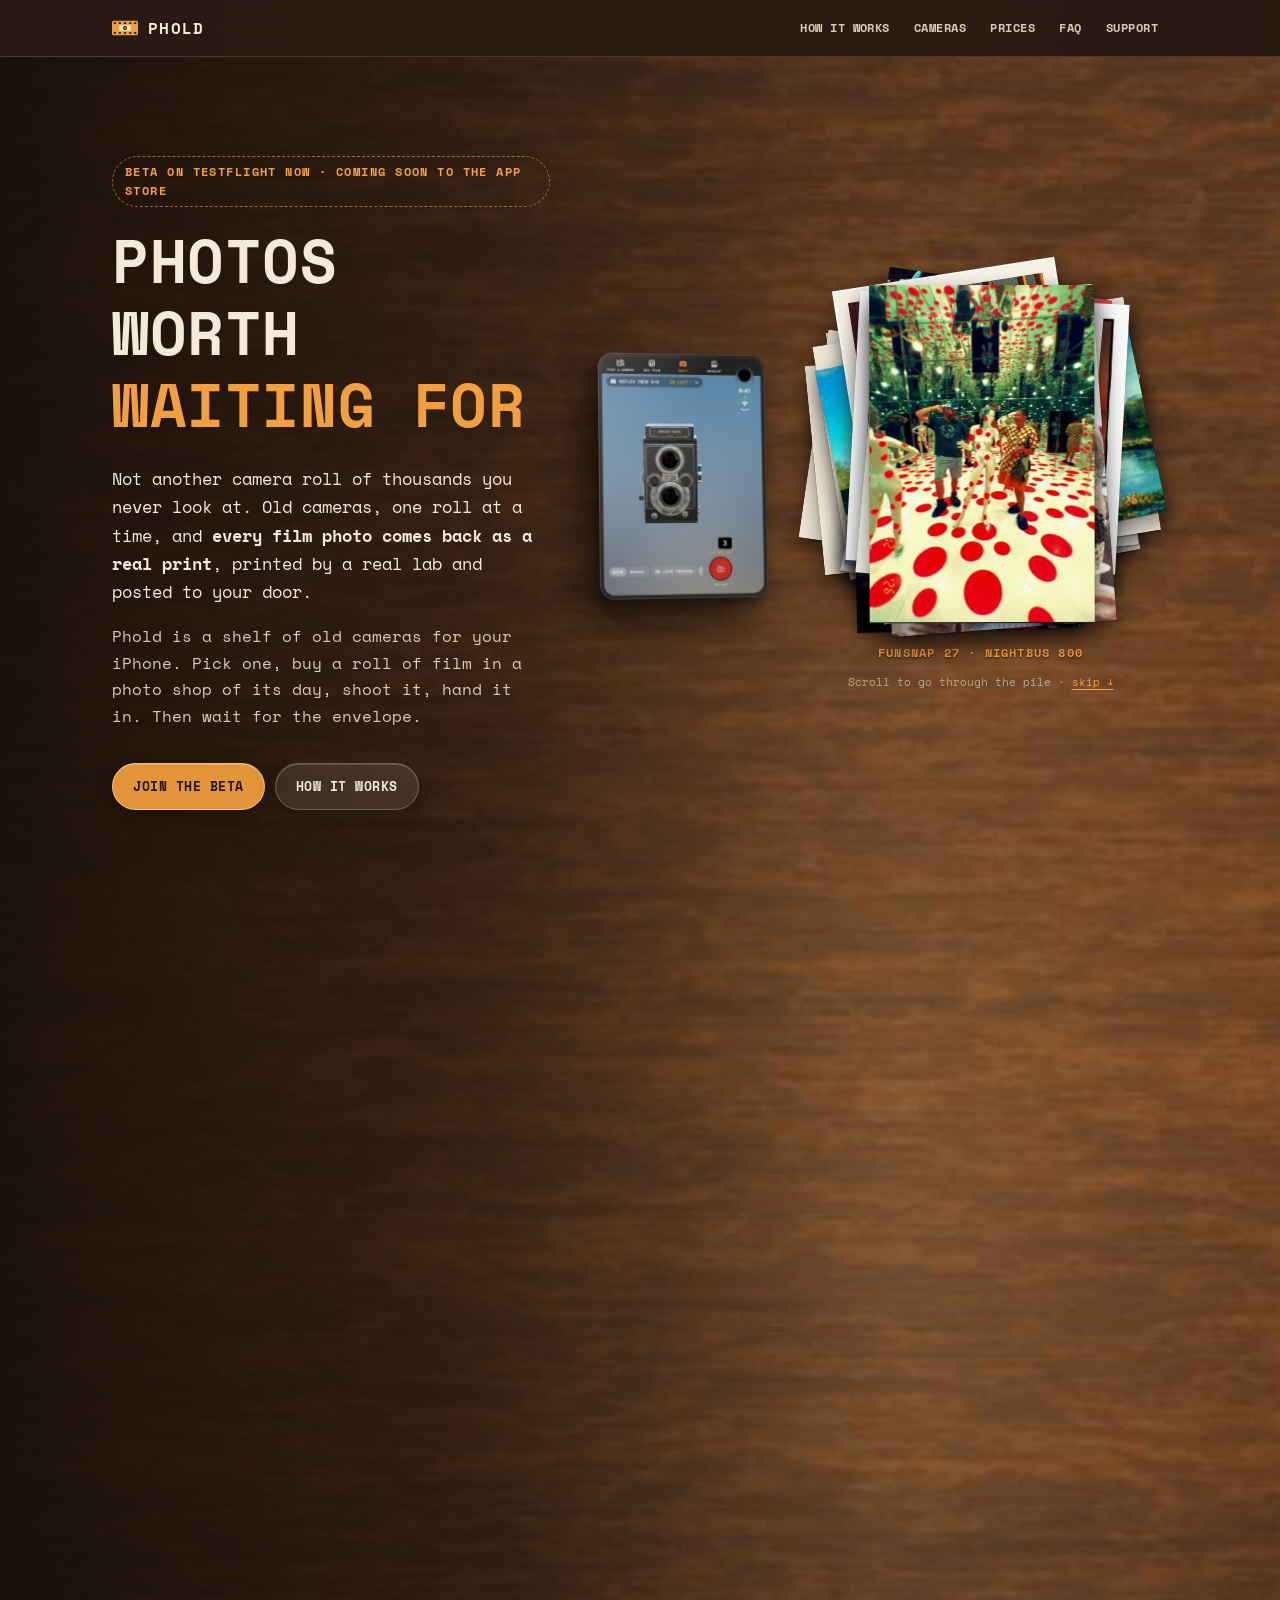
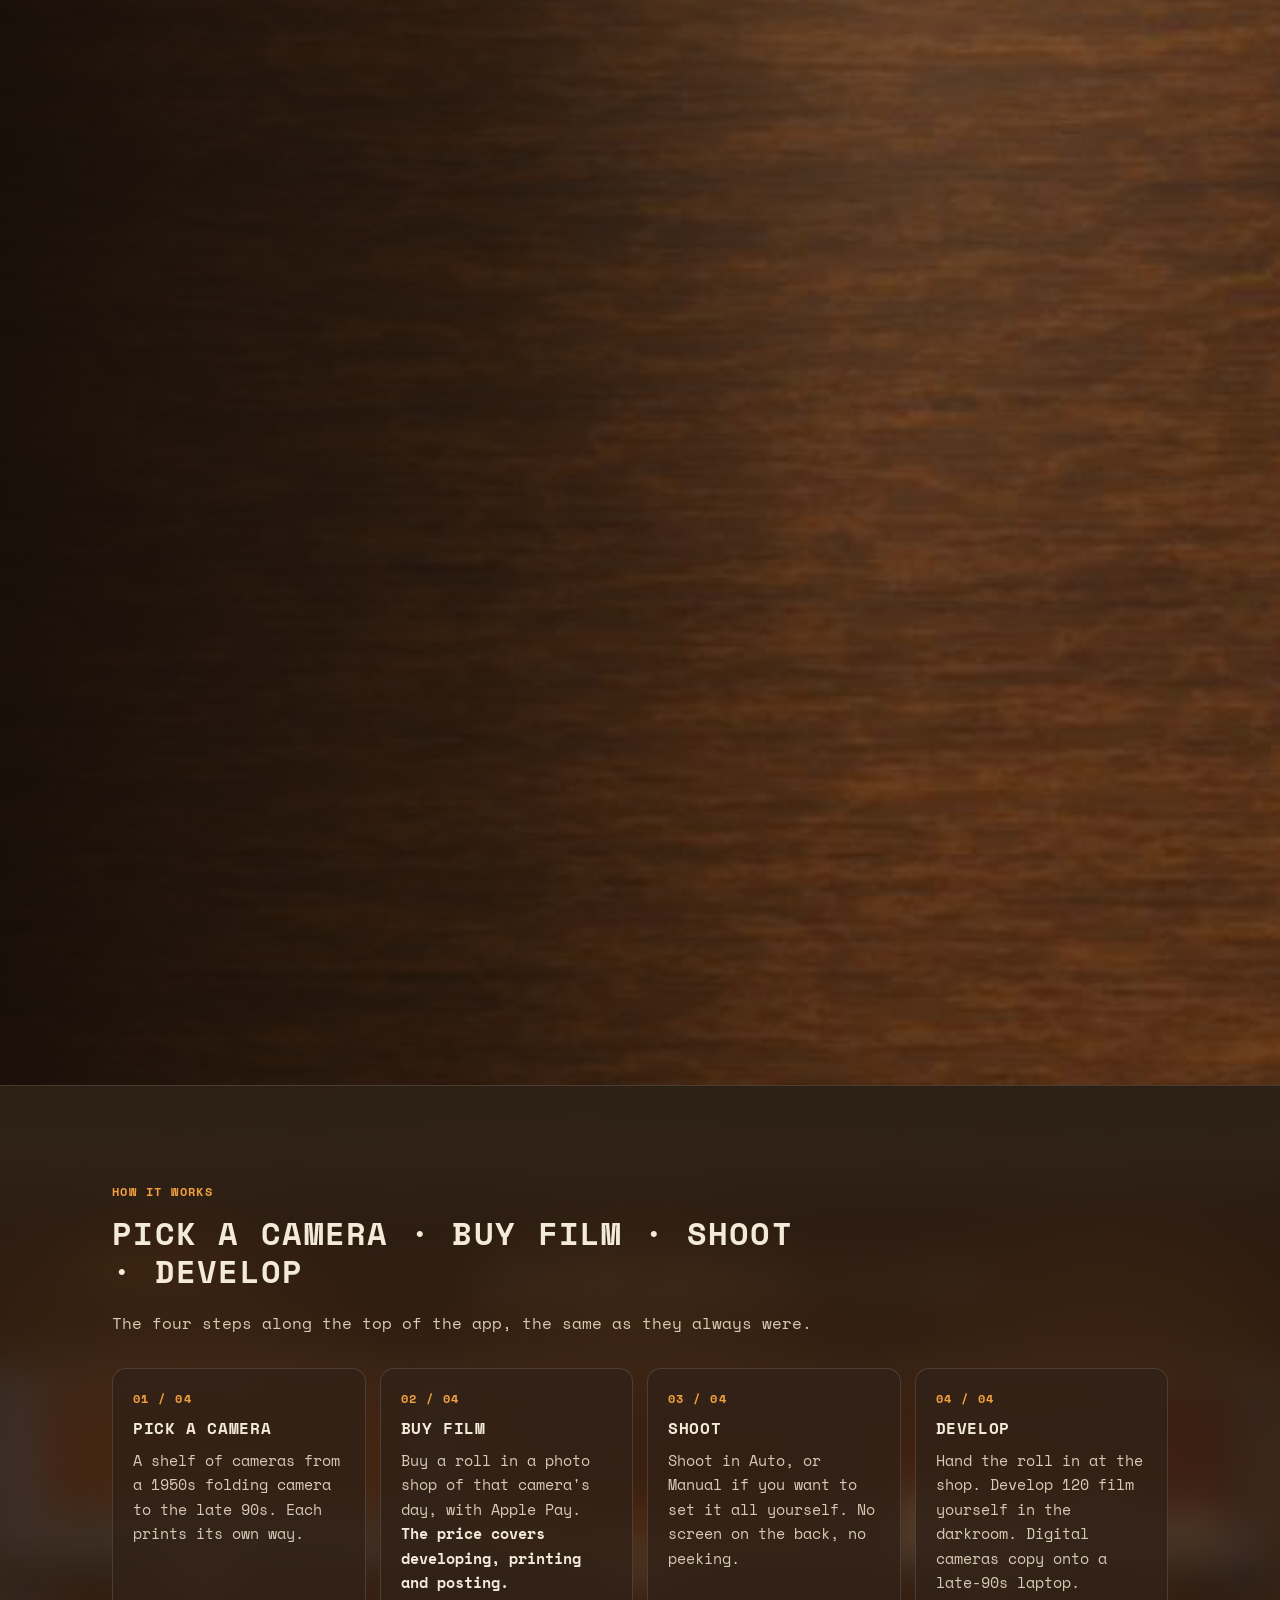
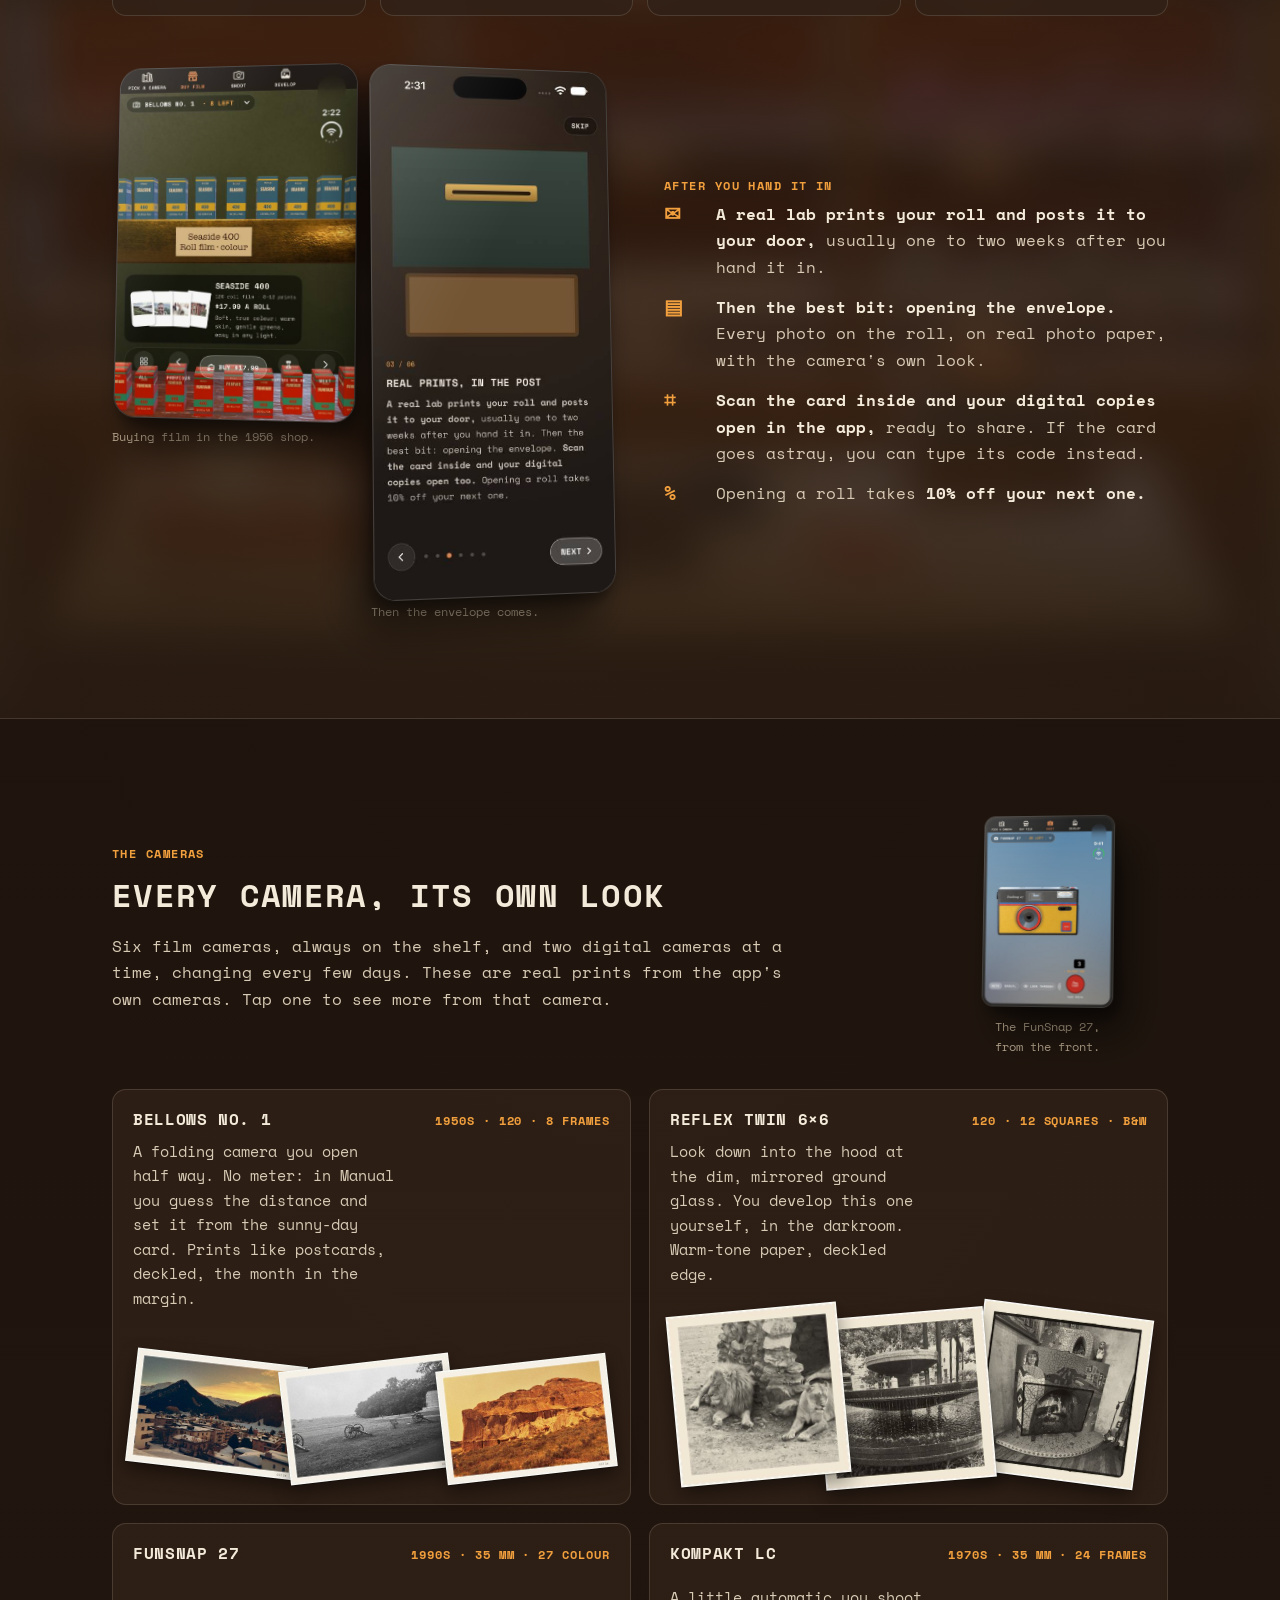
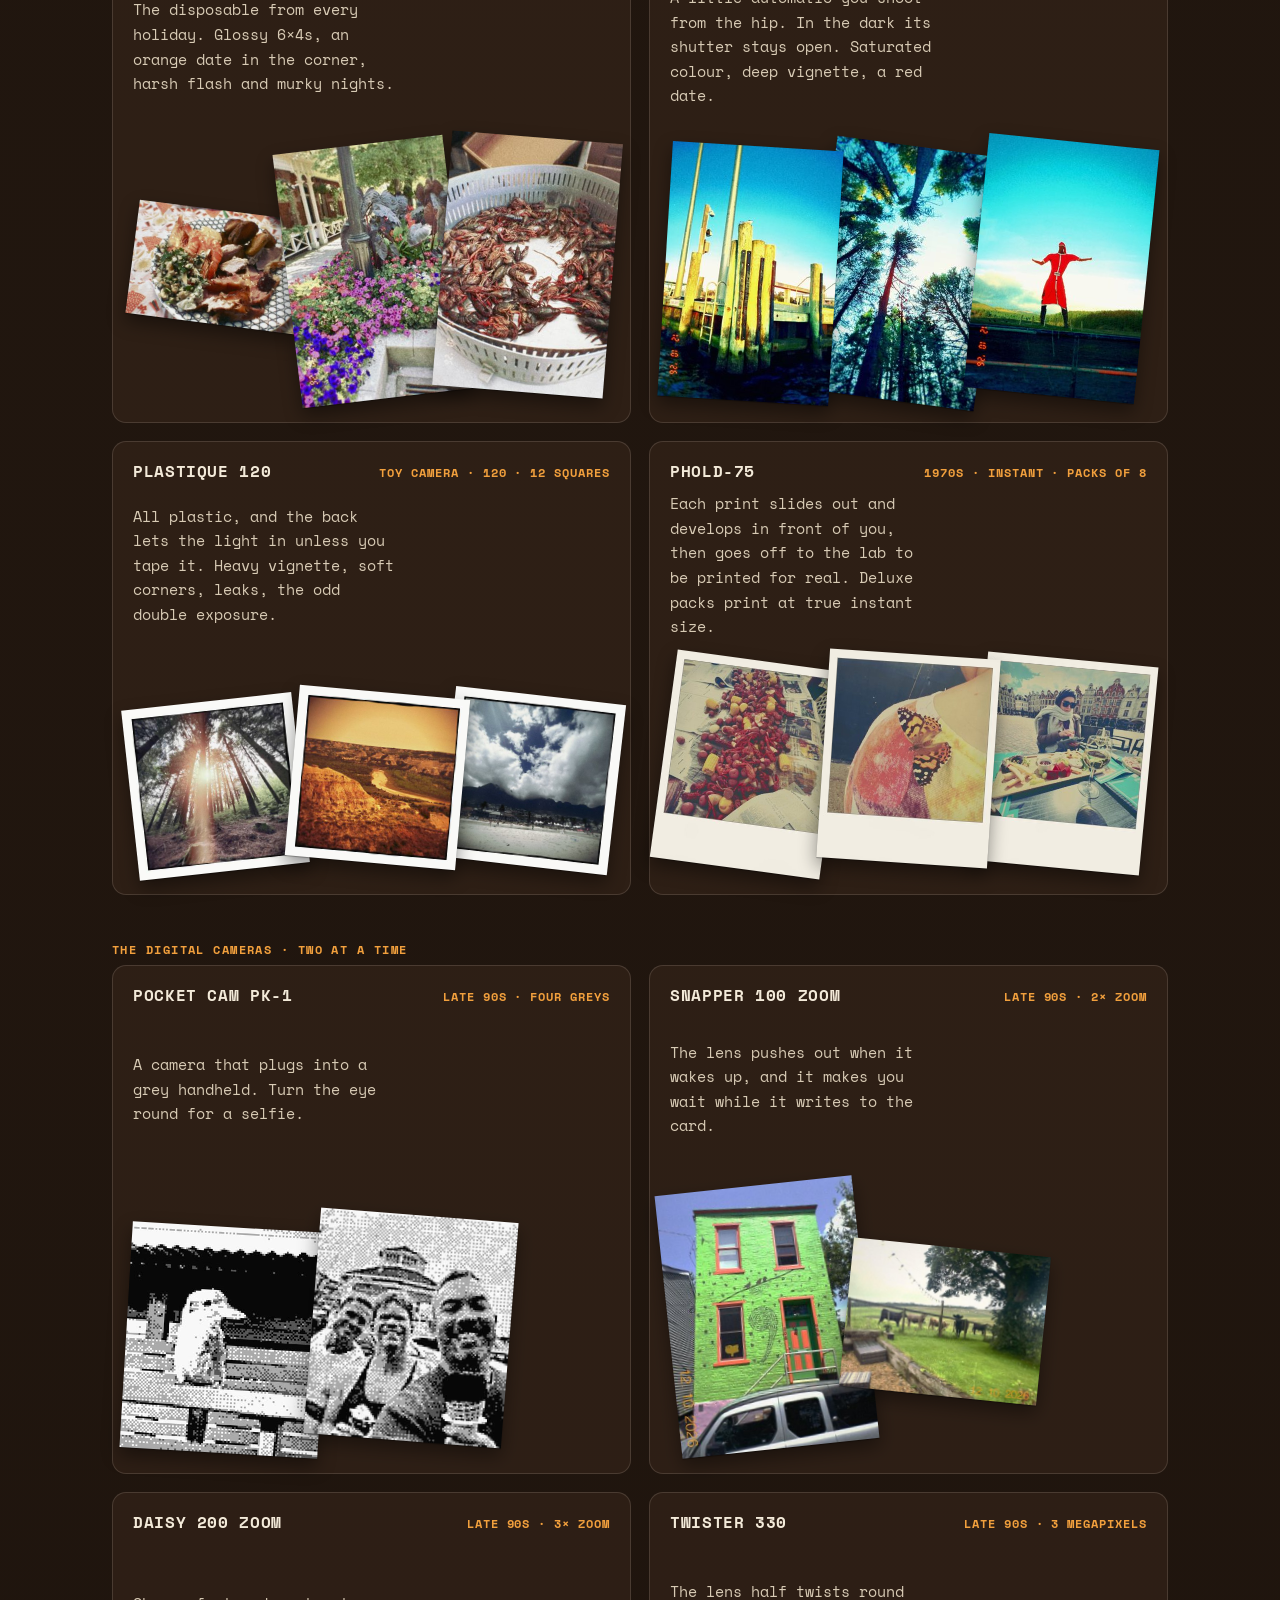
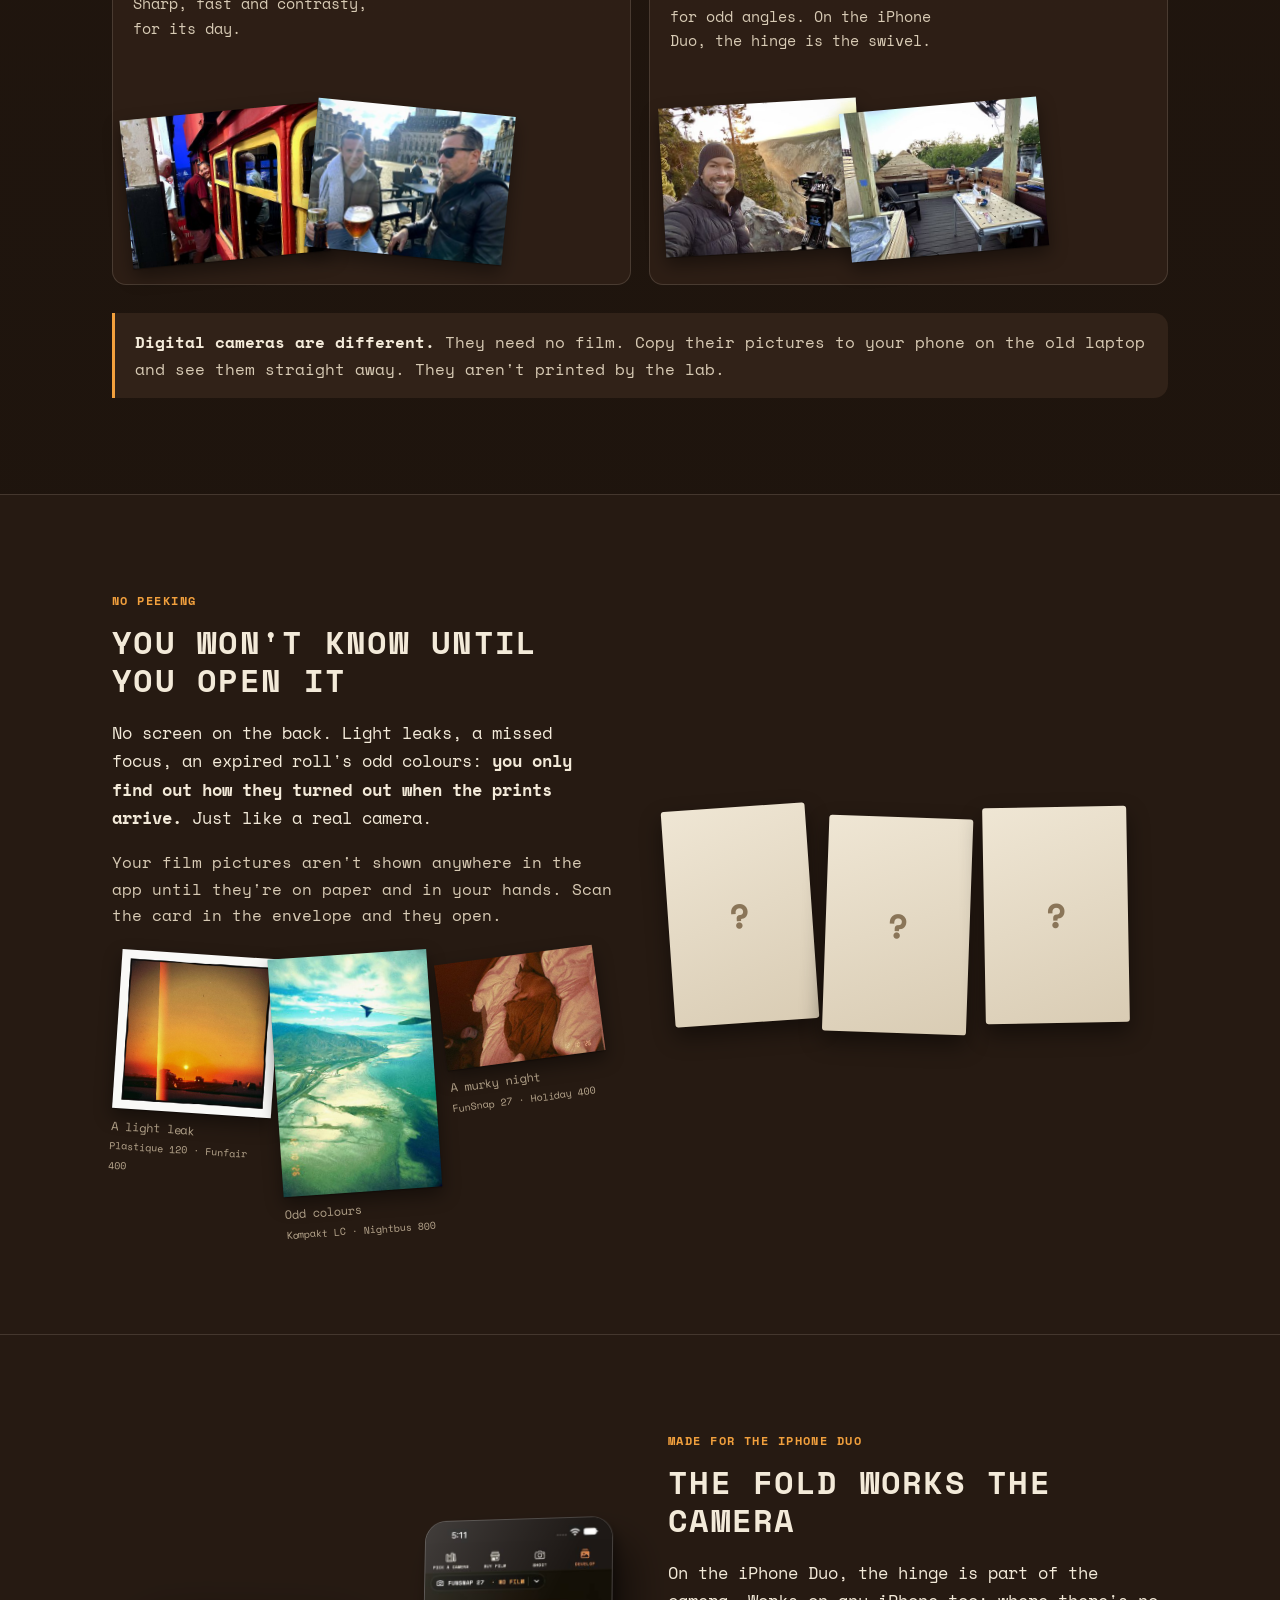
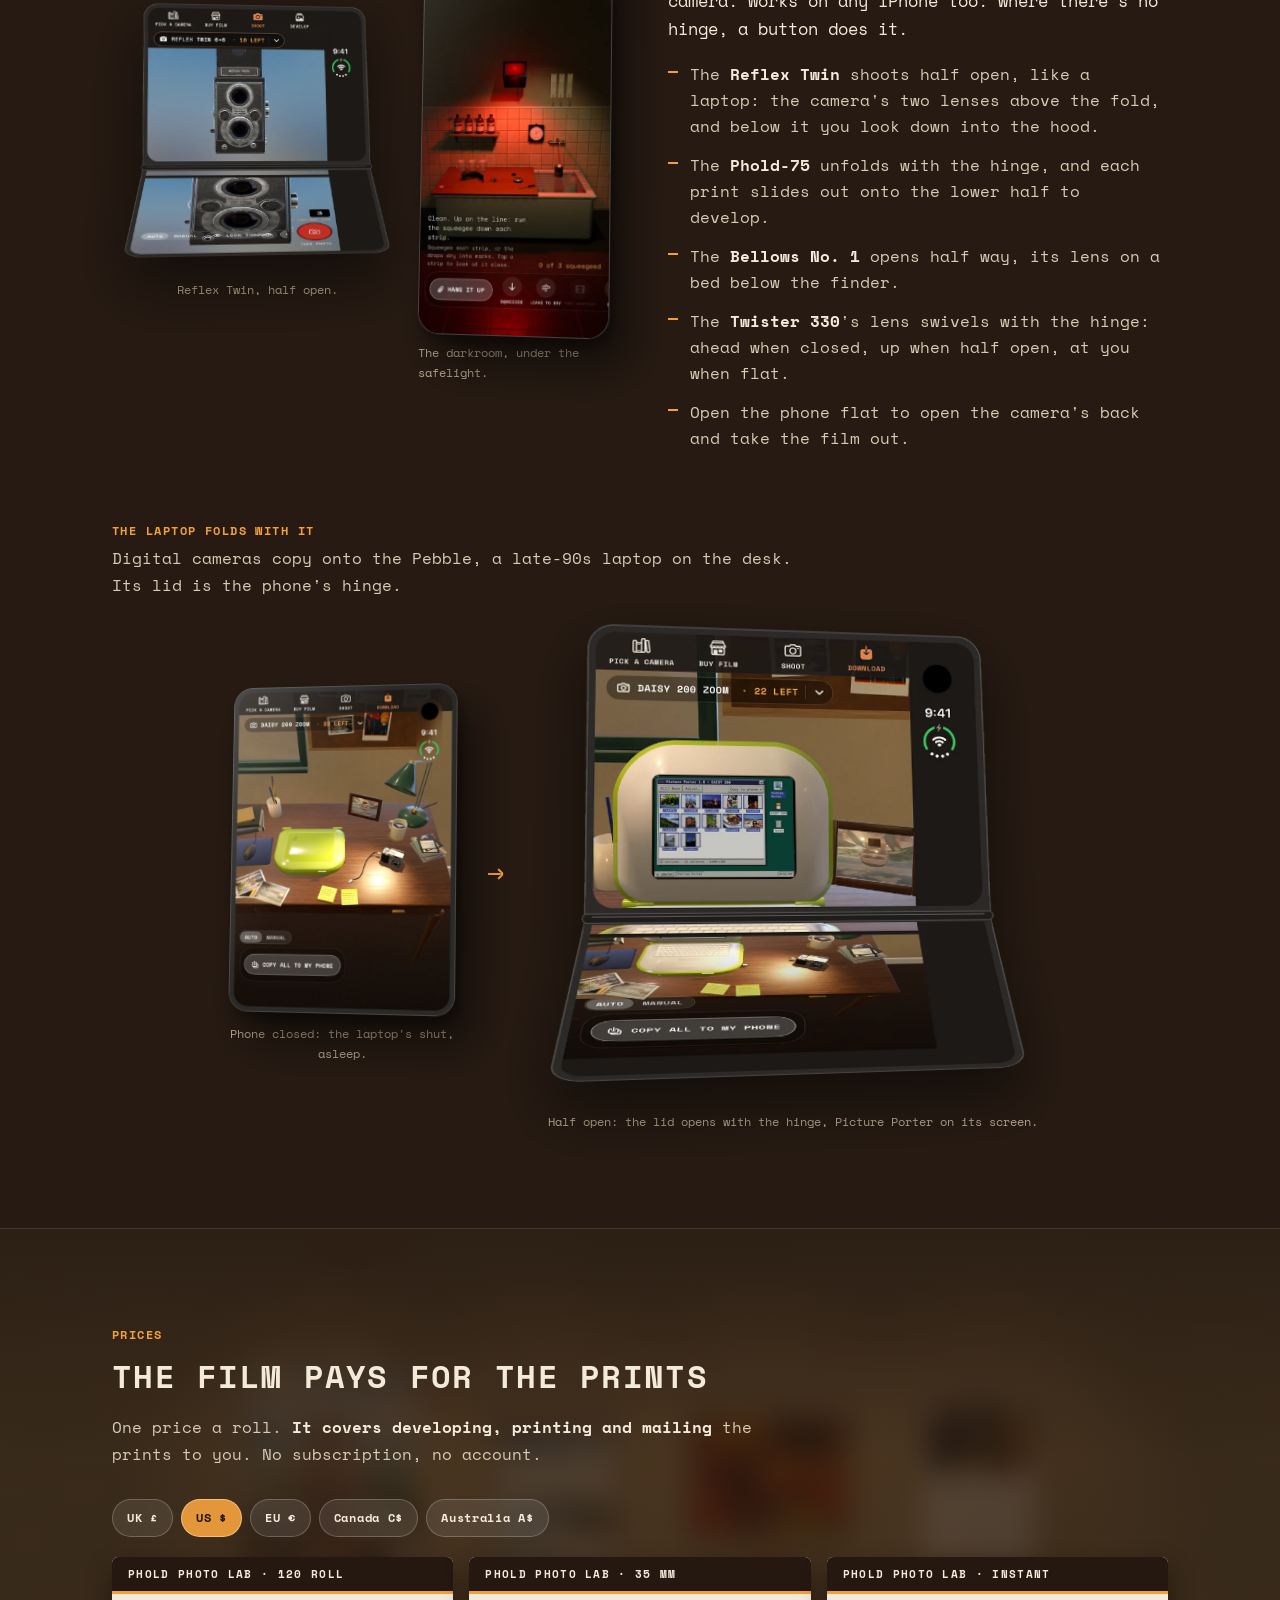
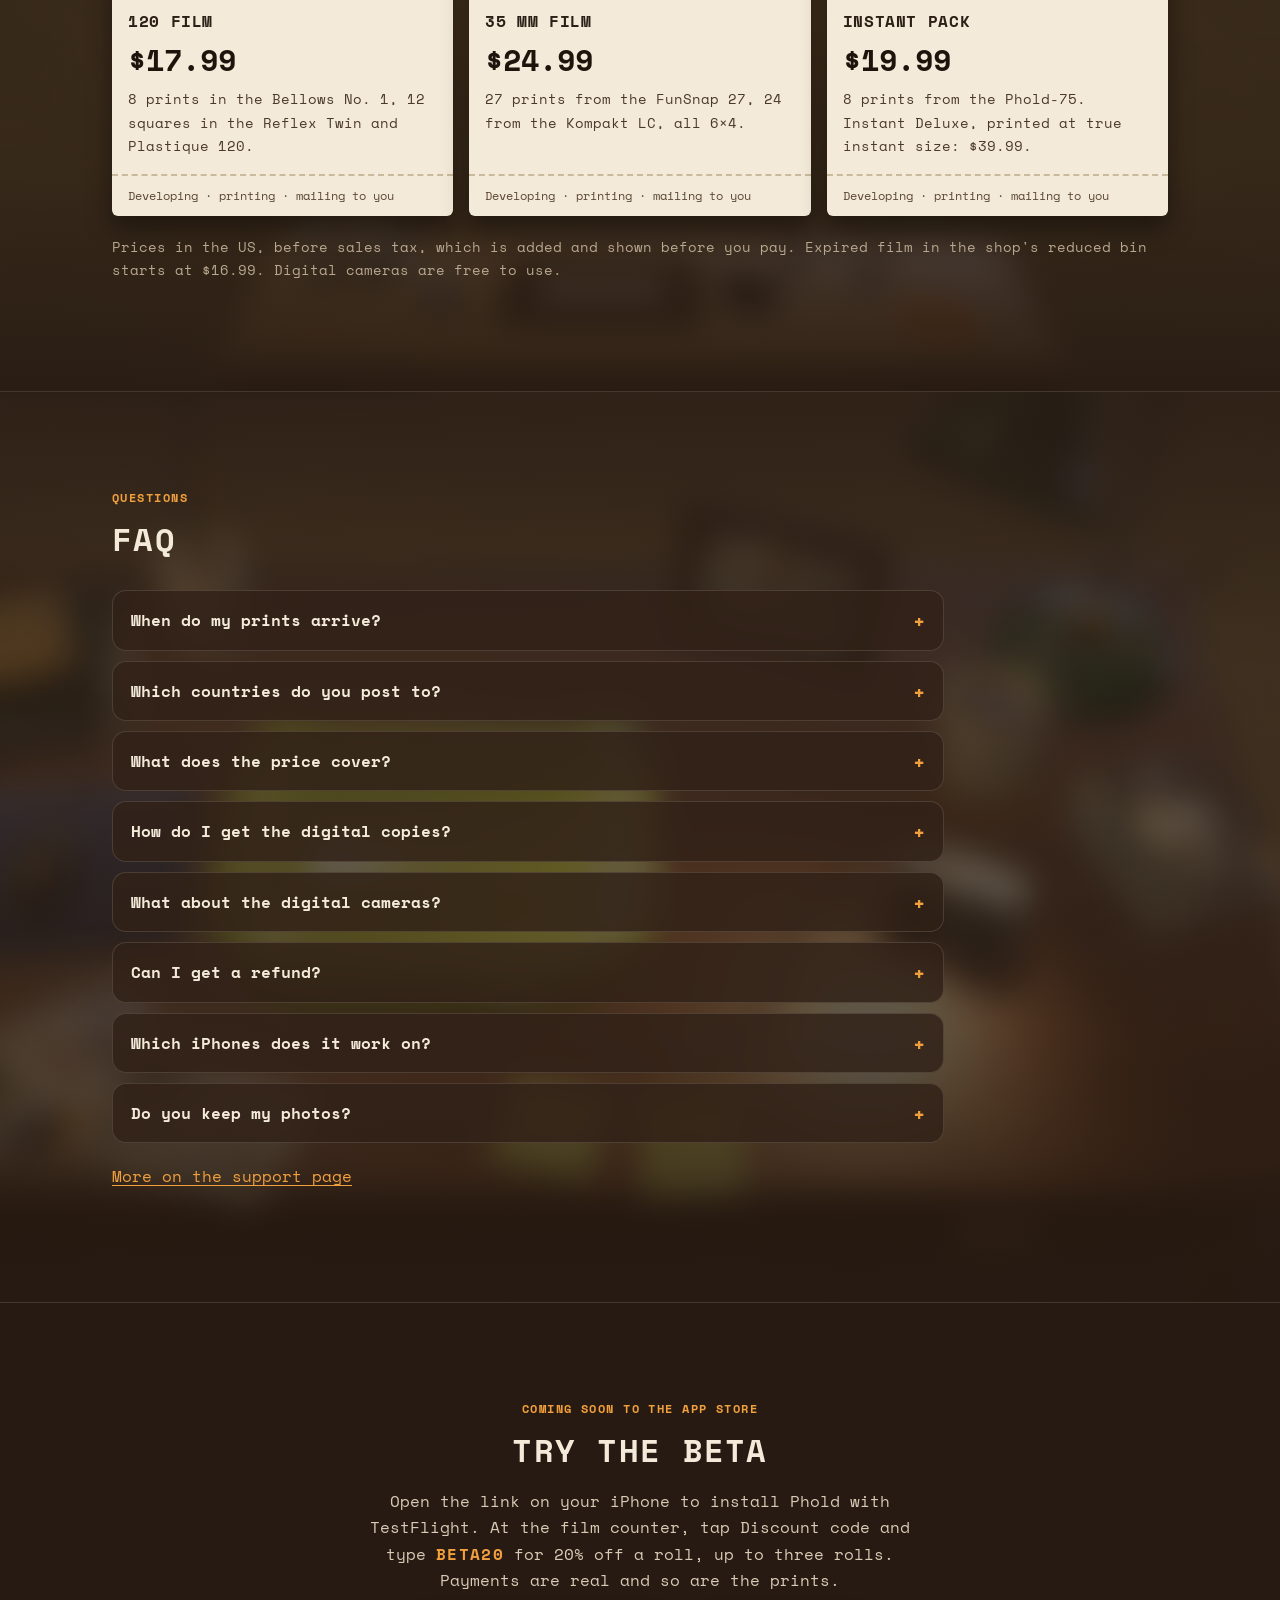
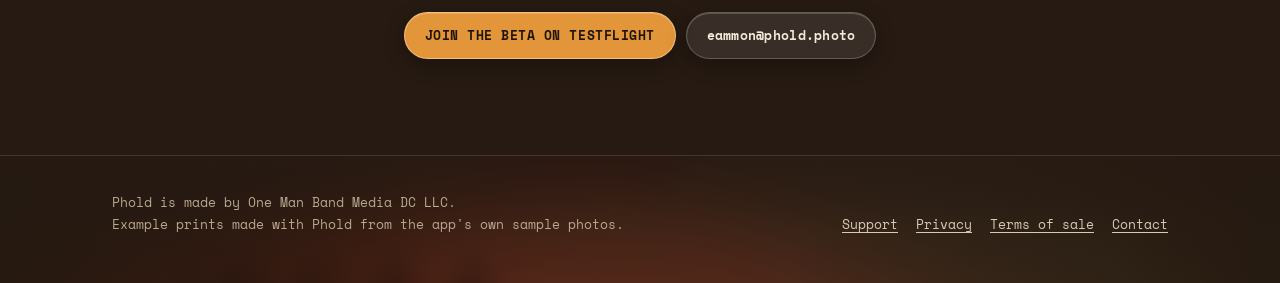
==== index.html @ 130a7c2e "phold.photo 2026-10-21" ====
<!doctype html>
<html lang="en-GB">
<head>
<meta charset="utf-8">
<meta name="viewport" content="width=device-width, initial-scale=1">
<title>Phold · Photos worth waiting for</title>
<meta name="description" content="Phold is an iPhone app of old film cameras. Buy a roll, shoot it, hand it in, and every film photo comes back as a real print, posted to you.">
<meta name="theme-color" content="#261a12">
<link rel="icon" href="favicon.ico" sizes="any">
<link rel="icon" type="image/png" sizes="32x32" href="favicon-32.png">
<link rel="apple-touch-icon" href="apple-touch-icon.png">
<link rel="preload" href="fonts/SpaceMono-Bold.ttf" as="font" type="font/ttf" crossorigin>
<link rel="stylesheet" href="style.css">
<link rel="canonical" href="https://phold.photo/">
<meta property="og:type" content="website">
<meta property="og:site_name" content="Phold">
<meta property="og:title" content="Phold · Photos worth waiting for">
<meta property="og:description" content="Old cameras, one roll at a time. Every film photo comes back as a real print, in the post.">
<meta property="og:url" content="https://phold.photo/">
<meta property="og:image" content="https://phold.photo/img/og.jpg">
<meta property="og:image:width" content="1200">
<meta property="og:image:height" content="630">
<meta property="og:image:alt" content="Four Phold prints on a walnut desk: a cross-processed street of neon signs at night, an instant print of zinnias in jam jars, a lit bridge over a dark river, and a redscale sunrise over the sea.">
<meta name="twitter:card" content="summary_large_image">
</head>
<body>
<a class="skip" href="#main">Skip to content</a>

<header class="top">
  <div class="wrap">
    <a class="brand" href="./" aria-label="Phold, home">
      <svg viewBox="0 0 32 32" aria-hidden="true"><rect x="0" y="7" width="32" height="18" rx="2" fill="#f2a03d"/><g fill="#261a12"><rect x="2" y="9" width="3" height="2" rx=".5"/><rect x="8" y="9" width="3" height="2" rx=".5"/><rect x="14.5" y="9" width="3" height="2" rx=".5"/><rect x="21" y="9" width="3" height="2" rx=".5"/><rect x="27" y="9" width="3" height="2" rx=".5"/><rect x="2" y="21" width="3" height="2" rx=".5"/><rect x="8" y="21" width="3" height="2" rx=".5"/><rect x="14.5" y="21" width="3" height="2" rx=".5"/><rect x="21" y="21" width="3" height="2" rx=".5"/><rect x="27" y="21" width="3" height="2" rx=".5"/></g><rect x="9" y="12.5" width="14" height="7" rx="1" fill="#f3ead9"/><circle cx="16" cy="16" r="2.6" fill="#261a12"/><circle cx="16" cy="16" r="1.4" fill="#c9761f"/></svg>
      PHOLD
    </a>
    <nav class="nav" aria-label="Main">
      <a class="wide" href="#how">How it works</a>
      <a class="wide" href="#cameras">Cameras</a>
      <a href="#prices">Prices</a>
      <a href="#faq">FAQ</a>
      <a href="support.html">Support</a>
    </nav>
  </div>
</header>

<main id="main">

<section class="hero" aria-labelledby="hero-title">
  <div class="wrap hero-grid">
    <div class="hero-text">
      <p class="edge status">Beta on TestFlight now · Coming soon to the App Store</p>
      <h1 id="hero-title">Photos worth <em>waiting for</em></h1>
      <p class="lede">Not another camera roll of thousands you never look at. Old cameras, one roll at a time, and <strong>every film photo comes back as a real print</strong>, printed by a real lab and posted to your door.</p>
      <p>Phold is a shelf of old cameras for your iPhone. Pick one, buy a roll of film in a photo shop of its day, shoot it, hand it in. Then wait for the envelope.</p>
      <div class="pills">
        <a class="pill lit" href="#beta">Join the beta</a>
        <a class="pill" href="#how">How it works</a>
      </div>
    </div>
    <div class="pile-track" style="--n:14;--k:6">
      <div class="pile-stage">
        <figure class="phone hero-phone"><span class="device tilt-l"><img src="img/shots/hero-reflex.jpg" width="720" height="1032" alt="Phold on an iPhone: the Shoot screen with the Reflex Twin 6×6 seen from the front, its two round lenses stacked one above the other, and a red Take Photo button"></span></figure>
        <div class="pile-wrap">
          <div class="pile" id="pile" role="group" aria-label="A pile of prints from Phold's cameras: scroll to go through them, tap one to see it bigger"><noscript><figure class="pp rolls" style="--i:0;--z:14;--pw:60%;--dx:-0.4%;--dy:1.9%;--r:1.3deg" data-c="Kompakt LC · Nightbus 800"><a href="img/pile/full/neon-street-kompakt.jpg"><img class="print" src="img/pile/neon-street-kompakt.jpg" width="427" height="640" alt="Neon signs on a street at night, Kompakt LC print on Nightbus 800"></a></figure><figure class="pp rolls" style="--i:1;--z:13;--pw:84%;--dx:-5.0%;--dy:-5.9%;--r:-3.3deg" data-c="FunSnap 27 · Holiday 400"><a href="img/pile/full/beach-dog-stick-funSnap.jpg"><img class="print" src="img/pile/beach-dog-stick-funSnap.jpg" width="640" height="427" alt="A dog running with a stick on the beach, FunSnap 27 print on Holiday 400"></a></figure><figure class="pp rolls" style="--i:2;--z:12;--pw:72%;--dx:-3.2%;--dy:3.7%;--r:5.0deg" data-c="Plastique 120 · Funfair 400"><a href="img/pile/full/beach-sunrise-plastique.jpg"><img class="print" src="img/pile/beach-sunrise-plastique.jpg" width="640" height="640" alt="The sun rising over the sea from an empty beach, Plastique 120 print on Funfair 400"></a></figure><figure class="pp rolls" style="--i:3;--z:11;--pw:84%;--dx:1.4%;--dy:0.7%;--r:4.2deg" data-c="Kompakt LC · Nightbus 800"><a href="img/pile/full/bridge-night-lights-kompakt.jpg"><img class="print" src="img/pile/bridge-night-lights-kompakt.jpg" width="640" height="427" alt="A lit bridge over a dark river at night, Kompakt LC print on Nightbus 800"></a></figure><figure class="pp rolls" style="--i:4;--z:10;--pw:60%;--dx:-5.0%;--dy:-0.7%;--r:-8.8deg" data-c="Phold-75 · Kitchen Table"><a href="img/pile/full/zinnia-vases-fold70.jpg"><img class="print" src="img/pile/zinnia-vases-fold70.jpg" loading="lazy" width="522" height="640" alt="Zinnias in jam-jar vases, Phold-75 print on Kitchen Table"></a></figure><figure class="pp rolls" style="--i:5;--z:9;--pw:60%;--dx:5.7%;--dy:-5.3%;--r:8.3deg" data-c="FunSnap 27 · Nightbus 800"><a href="img/pile/full/mirror-room-dots-funSnap.jpg"><img class="print" src="img/pile/mirror-room-dots-funSnap.jpg" loading="lazy" width="427" height="640" alt="A mirrored room of red polka dots, FunSnap 27 print on Nightbus 800"></a></figure><figure class="pp" style="--i:6;--z:8;--pw:72%;--dx:-6.0%;--dy:2.2%;--r:-4.2deg" data-c="Pocket Cam PK-1 · digital"><a href="img/pile/full/snow-selfie-park-pocketCam.jpg"><img class="print" src="img/pile/snow-selfie-park-pocketCam.jpg" loading="lazy" width="640" height="560" alt="A snowy selfie by a fountain in the park, a Pocket Cam PK-1 picture"></a></figure><figure class="pp" style="--i:7;--z:7;--pw:60%;--dx:-1.3%;--dy:4.1%;--r:-12.5deg" data-c="Snapper 100 Zoom · digital"><a href="img/pile/full/street-flowers-dc21.jpg"><img class="print" src="img/pile/street-flowers-dc21.jpg" loading="lazy" width="480" height="640" alt="Pink flowers along a sunny street, a Snapper 100 Zoom picture"></a></figure><figure class="pp" style="--i:8;--z:6;--pw:84%;--dx:-6.1%;--dy:5.0%;--r:0.2deg" data-c="Daisy 200 Zoom · digital"><a href="img/pile/full/niagara-boat-selfie-c20.jpg"><img class="print" src="img/pile/niagara-boat-selfie-c20.jpg" loading="lazy" width="640" height="480" alt="A soaked selfie on the boat below the falls, a Daisy 200 Zoom picture"></a></figure><figure class="pp" style="--i:9;--z:5;--pw:84%;--dx:-5.7%;--dy:5.8%;--r:11.6deg" data-c="Twister 330 · digital"><a href="img/pile/full/lake-hikers-dog-swivel990.jpg"><img class="print" src="img/pile/lake-hikers-dog-swivel990.jpg" loading="lazy" width="640" height="480" alt="Two hikers and a dog above a lake, a Twister 330 picture"></a></figure><figure class="pp" style="--i:10;--z:4;--pw:60%;--dx:-5.4%;--dy:-0.9%;--r:-9.5deg" data-c="Bellows No. 1 · Funfair 400"><a href="img/pile/full/brick-corner-golden-bellows.jpg"><img class="print" src="img/pile/brick-corner-golden-bellows.jpg" loading="lazy" width="427" height="640" alt="A red-brick corner in golden light, Bellows No. 1 print on Funfair 400"></a></figure><figure class="pp" style="--i:11;--z:3;--pw:72%;--dx:-2.6%;--dy:1.5%;--r:-8.7deg" data-c="Reflex Twin 6×6 · Parlour 125"><a href="img/pile/full/kookaburra-reflexTwin.jpg"><img class="print" src="img/pile/kookaburra-reflexTwin.jpg" loading="lazy" width="640" height="640" alt="A kookaburra on a balcony rail, Reflex Twin 6×6 print on Parlour 125"></a></figure><figure class="pp" style="--i:13;--z:1;--pw:72%;--dx:4.4%;--dy:-1.2%;--r:-2.1deg" data-c="Plastique 120 · Funfair 400"><a href="img/pile/full/rapeseed-couple-plastique.jpg"><img class="print" src="img/pile/rapeseed-couple-plastique.jpg" loading="lazy" width="640" height="640" alt="A couple hugging in a rapeseed field, Plastique 120 print on Funfair 400"></a></figure></noscript></div>
          <p class="pile-cap" id="pile-cap" aria-live="polite">Kompakt LC · Nightbus 800</p>
          <div class="pile-nav" id="pile-nav" hidden><button type="button" id="pile-prev" aria-label="Previous print">‹</button><span class="pile-hint">Swipe or tap the print</span><button type="button" id="pile-next" aria-label="Next print">›</button></div>
          <p class="pile-hint pile-scroll" aria-hidden="true">Scroll to go through the pile · <a href="#how">skip ↓</a></p>
        </div>
      </div>
    </div>
  </div>
<script type="application/json" id="pile-pool">[["neon-street-kompakt","neon",427,640,"Kompakt LC · Nightbus 800","Neon signs on a street at night, Kompakt LC print on Nightbus 800",1],["beach-dog-stick-funSnap","beach-dog",640,427,"FunSnap 27 · Holiday 400","A dog running with a stick on the beach, FunSnap 27 print on Holiday 400",1],["beach-sunrise-plastique","beach-sunrise",640,640,"Plastique 120 · Funfair 400","The sun rising over the sea from an empty beach, Plastique 120 print on Funfair 400",1],["bridge-night-lights-kompakt","bridge",640,427,"Kompakt LC · Nightbus 800","A lit bridge over a dark river at night, Kompakt LC print on Nightbus 800",1],["zinnia-vases-fold70","zinnias",522,640,"Phold-75 · Kitchen Table","Zinnias in jam-jar vases, Phold-75 print on Kitchen Table",1],["mirror-room-dots-funSnap","dots",427,640,"FunSnap 27 · Nightbus 800","A mirrored room of red polka dots, FunSnap 27 print on Nightbus 800",1],["brick-corner-golden-bellows","brick",427,640,"Bellows No. 1 · Funfair 400","A red-brick corner in golden light, Bellows No. 1 print on Funfair 400",0],["bison-prairie-bellows","bison",640,427,"Bellows No. 1 · Funfair 400","Bison grazing on the prairie, Bellows No. 1 print on Funfair 400",0],["cathedral-tower-bellows","cathedral",427,640,"Bellows No. 1 · Parlour 125","A cathedral bell tower against a blue sky, Bellows No. 1 print on Parlour 125",0],["kookaburra-reflexTwin","kookaburra",640,640,"Reflex Twin 6×6 · Parlour 125","A kookaburra on a balcony rail, Reflex Twin 6×6 print on Parlour 125",0],["mosque-domes-reflexTwin","mosque",640,640,"Reflex Twin 6×6 · Parlour 125","White domes over an arcade, Reflex Twin 6×6 print on Parlour 125",0],["ice-cream-selfie-funSnap","ice-cream",427,640,"FunSnap 27 · Holiday 400","Three friends with ice creams, a selfie, FunSnap 27 print on Holiday 400",0],["tomahawk-steak-funSnap","steak",640,427,"FunSnap 27 · Holiday 400","A big steak on a dinner table, FunSnap 27 print on Holiday 400",0],["rapeseed-friends-funSnap","rapeseed",640,427,"FunSnap 27 · Holiday 400","Two friends in a field of yellow rapeseed, FunSnap 27 print on Holiday 400",0],["band-on-stage-funSnap","band",427,640,"FunSnap 27 · Nightbus 800","A band on a bar stage, FunSnap 27 print on Nightbus 800",0],["mural-arms-wide-kompakt","mural",427,640,"Kompakt LC · Nightbus 800","A woman with arms wide before a colourful mural, Kompakt LC print on Nightbus 800",0],["moated-castle-kompakt","castle",640,427,"Kompakt LC · Nightbus 800","A moated castle under a blue sky, Kompakt LC print on Nightbus 800",0],["giraffe-hills-kompakt","giraffe",427,640,"Kompakt LC · Nightbus 800","A giraffe in the scrub below hills, Kompakt LC print on Nightbus 800",0],["lighthouse-bay-kompakt","lighthouse",427,640,"Kompakt LC · Nightbus 800","A lighthouse on a rock in the bay, Kompakt LC print on Nightbus 800",0],["san-antonio-letters-kompakt","san-antonio",640,427,"Kompakt LC · Holiday 400","Big painted letters and skeleton figures, Kompakt LC print on Holiday 400",0],["monument-night-kompakt","monument",640,427,"Kompakt LC · Nightbus 800","A floodlit monument at night, Kompakt LC print on Nightbus 800",0],["hammock-pines-kompakt","hammock",427,640,"Kompakt LC · Nightbus 800","Feet up in a hammock in the pines, Kompakt LC print on Nightbus 800",0],["green-house-kompakt","green-house",427,640,"Kompakt LC · Nightbus 800","A bright green house with red windows, Kompakt LC print on Nightbus 800",0],["bulldog-hillside-plastique","bulldog",640,640,"Plastique 120 · Funfair 400","A French bulldog looking over the fields, Plastique 120 print on Funfair 400",0],["rocky-shore-sun-plastique","shore",640,640,"Plastique 120 · Funfair 400","A man on a rocky shore under a low sun, Plastique 120 print on Funfair 400",0],["rapeseed-couple-plastique","rapeseed",640,640,"Plastique 120 · Funfair 400","A couple hugging in a rapeseed field, Plastique 120 print on Funfair 400",0],["frosty-park-dawn-plastique","frost",640,640,"Plastique 120 · Seaside 400","A frosty park at sunrise, Plastique 120 print on Seaside 400",0],["bulldog-sofa-fold70","bulldog",522,640,"Phold-75 · Kitchen Table","A French bulldog on the sofa, Phold-75 print on Kitchen Table",0],["waffle-fruit-fold70","waffle",522,640,"Phold-75 · Kitchen Table","A waffle with strawberries and banana, Phold-75 print on Kitchen Table",0],["plane-wing-dawn-fold70","plane-wing",522,640,"Phold-75 · Afterglow","A plane's wing over the land at dawn, Phold-75 print on Afterglow",0],["table-mountain-cloud-fold70","mountains",522,640,"Phold-75 · Afterglow","A cloud spilling over a mountain, Phold-75 print on Afterglow",0],["snow-selfie-park-pocketCam","snow-selfie",640,560,"Pocket Cam PK-1 · digital","A snowy selfie by a fountain in the park, a Pocket Cam PK-1 picture",0],["kookaburra-pocketCam","kookaburra",560,640,"Pocket Cam PK-1 · digital","A kookaburra on a balcony rail, a Pocket Cam PK-1 picture",0],["bakery-counter-dc21","bakery",640,480,"Snapper 100 Zoom · digital","A bakery counter of croissants, a Snapper 100 Zoom picture",0],["statue-couple-dc21","statue",640,480,"Snapper 100 Zoom · digital","A couple beside a statue on a rock, a Snapper 100 Zoom picture",0],["street-flowers-dc21","street-flowers",480,640,"Snapper 100 Zoom · digital","Pink flowers along a sunny street, a Snapper 100 Zoom picture",0],["niagara-boat-selfie-c20","niagara",640,480,"Daisy 200 Zoom · digital","A soaked selfie on the boat below the falls, a Daisy 200 Zoom picture",0],["mosque-portrait-c20","mosque",480,640,"Daisy 200 Zoom · digital","A woman in a headscarf in a white mosque court, a Daisy 200 Zoom picture",0],["shaggy-dog-c20","shaggy-dog",480,640,"Daisy 200 Zoom · digital","A shaggy golden dog at a café, a Daisy 200 Zoom picture",0],["niagara-couple-swivel990","niagara",640,480,"Twister 330 · digital","A couple at the rail above Niagara Falls, a Twister 330 picture",0],["lake-hikers-dog-swivel990","lake",640,480,"Twister 330 · digital","Two hikers and a dog above a lake, a Twister 330 picture",0],["highline-snow-swivel990","highline",640,480,"Twister 330 · digital","A woman on a snowy elevated park, a Twister 330 picture",0]]</script>
<script>(function(){
var d=document,P=JSON.parse(d.getElementById('pile-pool').textContent),pile=d.getElementById('pile'),cap=d.getElementById('pile-cap'),tr=pile.closest('.pile-track');
var R=Math.random,sh=function(a){for(var i=a.length-1;i>0;i--){var j=R()*(i+1)|0,t=a[i];a[i]=a[j];a[j]=t}return a};
var tops=sh(P.filter(function(p){return p[6]})),rest=sh(P.slice()),pick=[tops[0]],seen={};seen[tops[0][1]]=1;
for(var k=0;k<rest.length&&pick.length<14;k++){if(!seen[rest[k][1]]){seen[rest[k][1]]=1;pick.push(rest[k])}}
var n=pick.length,K=Math.min(6,n-1),h='',G='[data-uri]';
pick.forEach(function(p,i){var r=p[2]/p[3],w=r>1.2?84:r<.85?60:72,dx=(R()*14-7).toFixed(1),dy=(R()*12-6).toFixed(1),ro=(i?R()*26-13:R()*8-4).toFixed(1);
h+='<figure class="pp'+(i<K?' rolls':'')+'" style="--i:'+i+';--z:'+(n-i)+';--pw:'+w+'%;--dx:'+dx+'%;--dy:'+dy+'%;--r:'+ro+'deg" data-c="'+p[4]+'"><a href="img/pile/full/'+p[0]+'.jpg"><img class="print" '+(i<4?'':'src="'+G+'" ')+(i<4?'src':'data-src')+'="img/pile/'+p[0]+'.jpg" style="aspect-ratio:'+p[2]+'/'+p[3]+'" width="'+p[2]+'" height="'+p[3]+'" alt="'+p[5].replace(/"/g,'&quot;')+'"></a></figure>'});
pile.innerHTML=h;tr.style.setProperty('--k',K);
var F=[].slice.call(pile.children),css=window.CSS&&CSS.supports('animation-timeline: --a'),M=matchMedia('(max-width: 820px), (hover: none) and (pointer: coarse), (prefers-reduced-motion: reduce)'),c=-1,x0=null,sw=0;
function load(u){F.forEach(function(f,i){var m=f.querySelector('img');if(i<=u&&m.dataset.src){m.src=m.dataset.src;m.removeAttribute('data-src')}})}
function show(t){if(t==c)return;c=t;cap.textContent=F[c].dataset.c;F.forEach(function(f,i){f.classList.toggle('top',i==c);if(M.matches)f.classList.toggle('gone',i<c)});load(c+3)}
function flip(s){show(c+s>=n?0:Math.max(0,c+s))}
function go(){if(M.matches)return;var b=tr.getBoundingClientRect(),p=Math.max(0,Math.min(1,-b.top/((b.height-innerHeight)||1)))*K;
if(!css)F.forEach(function(f,i){var t=i<K?Math.max(0,Math.min(1,p-i)):0;f.style.translate=(t*130)+'% '+(t*24)+'%';f.style.rotate=(t*18)+'deg';f.style.opacity=t>.6?(1-t)/.4:1});show(Math.min(K,Math.round(p)))}
function mode(){F.forEach(function(f){f.style.translate=f.style.rotate=f.style.opacity='';f.classList.remove('gone')});var t=c;c=-1;show(M.matches?Math.max(t,0):0);go()}
d.getElementById('pile-prev').onclick=function(){flip(-1)};d.getElementById('pile-next').onclick=function(){flip(1)};
pile.addEventListener('click',function(e){if(sw){sw=0;e.preventDefault()}else if(M.matches&&e.target.closest('.pp.top')){e.preventDefault();flip(1)}});
pile.addEventListener('pointerdown',function(e){x0=e.clientX});pile.addEventListener('pointerup',function(e){if(x0!=null&&M.matches&&Math.abs(e.clientX-x0)>40){flip(e.clientX<x0?1:-1);sw=1}x0=null});d.getElementById('pile-nav').hidden=0;
addEventListener('scroll',function(){requestAnimationFrame(go)},{passive:true});addEventListener('resize',go);M.addEventListener('change',mode);mode();
})();</script>
</section>

<section id="how" aria-labelledby="how-title">
<picture class="backdrop" aria-hidden="true"><source type="image/avif" srcset="img/rooms/shop-blur.avif"><source type="image/webp" srcset="img/rooms/shop-blur.webp"><img src="img/rooms/shop-blur.jpg" alt="" width="1600" height="1225" loading="lazy" decoding="async"></picture>
  <div class="wrap">
    <div class="section-head">
      <p class="edge">How it works</p>
      <h2 id="how-title">Pick a camera · Buy film · Shoot · Develop</h2>
      <p>The four steps along the top of the app, the same as they always were.</p>
    </div>
    <ol class="steps">
      <li><h3>Pick a camera</h3><p>A shelf of cameras from a 1950s folding camera to the late 90s. Each prints its own way.</p></li>
      <li><h3>Buy film</h3><p>Buy a roll in a photo shop of that camera's day, with Apple Pay. <strong>The price covers developing, printing and posting.</strong></p></li>
      <li><h3>Shoot</h3><p>Shoot in Auto, or Manual if you want to set it all yourself. No screen on the back, no peeking.</p></li>
      <li><h3>Develop</h3><p>Hand the roll in at the shop. Develop 120 film yourself in the darkroom. Digital cameras copy onto a late-90s laptop.</p></li>
    </ol>

    <div class="after">
      <div class="shots">
        <figure class="shot"><span class="device tilt-r"><img src="img/shots/shop.jpg" width="619" height="900" loading="lazy" alt="The app's 1956 camera shop: shelves of 120 film, and a Seaside 400 roll at $17.99 with its example prints"></span><figcaption>Buying film in the 1956 shop.</figcaption></figure>
        <figure class="shot"><span class="device tilt-l"><img src="img/shots/post.jpg" width="414" height="900" loading="lazy" alt="The tutorial page Real prints, in the post: an envelope comes through a brass letterbox"></span><figcaption>Then the envelope comes.</figcaption></figure>
      </div>
      <div>
        <h3 class="edge">After you hand it in</h3>
        <ul class="post">
          <li><span aria-hidden="true">✉</span><p><strong>A real lab prints your roll and posts it to your door,</strong> usually one to two weeks after you hand it in.</p></li>
          <li><span aria-hidden="true">▤</span><p><strong>Then the best bit: opening the envelope.</strong> Every photo on the roll, on real photo paper, with the camera's own look.</p></li>
          <li><span aria-hidden="true">⌗</span><p><strong>Scan the card inside and your digital copies open in the app,</strong> ready to share. If the card goes astray, you can type its code instead.</p></li>
          <li><span aria-hidden="true">%</span><p>Opening a roll takes <strong>10% off your next one.</strong></p></li>
        </ul>
      </div>
    </div>
  </div>
</section>

<section id="cameras" aria-labelledby="cameras-title">
<picture class="backdrop sharp" aria-hidden="true"><source type="image/avif" srcset="img/rooms/den.avif"><source type="image/webp" srcset="img/rooms/den.webp"><img src="img/rooms/den.jpg" alt="" width="1600" height="1293" loading="lazy" decoding="async"></picture>
  <div class="wrap">
    <div class="cams-head">
      <div class="section-head">
        <p class="edge">The cameras</p>
        <h2 id="cameras-title">Every camera, its own look</h2>
        <p>Six film cameras, always on the shelf, and two digital cameras at a time, changing every few days. These are real prints from the app's own cameras. Tap one to see more from that camera.</p>
      </div>
      <figure class="phone cam-phone"><span class="device tilt-r"><img src="img/shots/hero-funsnap.jpg" width="620" height="888" loading="lazy" alt="The FunSnap 27 on the Shoot screen, seen from the front: a yellow disposable camera with a red-ringed lens and a flash window"></span><figcaption>The FunSnap 27, from the front.</figcaption></figure>
    </div>

    <div class="cams">
      <article class="cam" data-cam="bellows">
        <header><h3>Bellows No. 1</h3><span class="meta">1950s · 120 · 8 frames</span></header>
        <div class="cam-top"><p>A folding camera you open half way. No meter: in Manual you guess the distance and set it from the sunny-day card. Prints like postcards, deckled, the month in the margin.</p><img class="cam-model" src="img/cams/bellows.webp" width="600" height="480" loading="lazy" decoding="async" alt="The Bellows No. 1 opened up: its lens out on the bellows over a fold-down bed, a black body with chrome edges"></div>
        <div class="prints strewn">
          <a href="img/p/full/alpine-town-snow-bellows.jpg"><img class="print" src="img/p/alpine-town-snow-bellows.jpg" width="400" height="267" loading="lazy" alt="Bellows No. 1 · Funfair 400: a snowy mountain town at dusk"></a>
          <a href="img/p/full/battlefield-cannons-bellows.jpg"><img class="print" src="img/p/battlefield-cannons-bellows.jpg" width="400" height="267" loading="lazy" alt="Bellows No. 1 · Parlour 125: old cannons on a misty battlefield"></a>
          <a href="img/p/full/badlands-butte-bellows.jpg"><img class="print" src="img/p/badlands-butte-bellows.jpg" width="400" height="267" loading="lazy" alt="Bellows No. 1 · Funfair 400: a badlands butte above the sagebrush"></a>
        </div>
      </article>

      <article class="cam" data-cam="reflexTwin">
        <header><h3>Reflex Twin 6×6</h3><span class="meta">120 · 12 squares · B&amp;W</span></header>
        <div class="cam-top"><p>Look down into the hood at the dim, mirrored ground glass. You develop this one yourself, in the darkroom. Warm-tone paper, deckled edge.</p><img class="cam-model" src="img/cams/reflexTwin.webp" width="600" height="480" loading="lazy" decoding="async" alt="The Reflex Twin 6×6: a tall black box with two lenses one above the other and a winding crank at the side"></div>
        <div class="prints strewn">
          <a href="img/p/full/lions-resting-reflexTwin.jpg"><img class="print" src="img/p/lions-resting-reflexTwin.jpg" width="400" height="400" loading="lazy" alt="Reflex Twin 6×6 · Parlour 125: a lion and lioness asleep by a wall"></a>
          <a href="img/p/full/fountain-tiers-reflexTwin.jpg"><img class="print" src="img/p/fountain-tiers-reflexTwin.jpg" width="400" height="400" loading="lazy" alt="Reflex Twin 6×6 · Parlour 125: a tiered stone fountain"></a>
          <a href="img/p/full/mosaic-fireplace-reflexTwin.jpg"><img class="print" src="img/p/mosaic-fireplace-reflexTwin.jpg" width="400" height="400" loading="lazy" alt="Reflex Twin 6×6 · Parlour 125: a fire in a mosaic fireplace"></a>
        </div>
      </article>

      <article class="cam" data-cam="funSnap">
        <header><h3>FunSnap 27</h3><span class="meta">1990s · 35 mm · 27 colour</span></header>
        <div class="cam-top"><p>The disposable from every holiday. Glossy 6×4s, an orange date in the corner, harsh flash and murky nights.</p><img class="cam-model" src="img/cams/funSnap.webp" width="600" height="480" loading="lazy" decoding="async" alt="The FunSnap 27: a yellow and blue cardboard disposable with a red-ringed lens and a flash window"></div>
        <div class="prints strewn">
          <a href="img/p/full/festive-plate-funSnap.jpg"><img class="print" src="img/p/festive-plate-funSnap.jpg" width="400" height="267" loading="lazy" alt="FunSnap 27 · Holiday 400: a festive plate of prawns and ham"></a>
          <a href="img/p/full/petunia-bed-funSnap.jpg"><img class="print" src="img/p/petunia-bed-funSnap.jpg" width="267" height="400" loading="lazy" alt="FunSnap 27 · Holiday 400: a bed of purple and pink petunias"></a>
          <a href="img/p/full/crawfish-basket-funSnap.jpg"><img class="print" src="img/p/crawfish-basket-funSnap.jpg" width="267" height="400" loading="lazy" alt="FunSnap 27 · Holiday 400: a basket of crawfish"></a>
        </div>
      </article>

      <article class="cam" data-cam="kompakt">
        <header><h3>Kompakt LC</h3><span class="meta">1970s · 35 mm · 24 frames</span></header>
        <div class="cam-top"><p>A little automatic you shoot from the hip. In the dark its shutter stays open. Saturated colour, deep vignette, a red date.</p><img class="cam-model" src="img/cams/kompakt.webp" width="600" height="480" loading="lazy" decoding="async" alt="The Kompakt LC: a small black automatic with a sliding lens cover"></div>
        <div class="prints strewn">
          <a href="img/p/full/dock-pilings-kompakt.jpg"><img class="print" src="img/p/dock-pilings-kompakt.jpg" width="267" height="400" loading="lazy" alt="Kompakt LC · Nightbus 800: weathered dock pilings under a blue sky"></a>
          <a href="img/p/full/pines-from-below-kompakt.jpg"><img class="print" src="img/p/pines-from-below-kompakt.jpg" width="267" height="400" loading="lazy" alt="Kompakt LC · Nightbus 800: pines from below against the sky"></a>
          <a href="img/p/full/wicker-figure-kompakt.jpg"><img class="print" src="img/p/wicker-figure-kompakt.jpg" width="267" height="400" loading="lazy" alt="Kompakt LC · Nightbus 800: a wicker figure in a red coat, arms out"></a>
        </div>
      </article>

      <article class="cam" data-cam="plastique">
        <header><h3>Plastique 120</h3><span class="meta">Toy camera · 120 · 12 squares</span></header>
        <div class="cam-top"><p>All plastic, and the back lets the light in unless you tape it. Heavy vignette, soft corners, leaks, the odd double exposure.</p><img class="cam-model" src="img/cams/plastique.webp" width="600" height="480" loading="lazy" decoding="async" alt="The Plastique 120: a boxy black plastic camera with a big lens and a top viewfinder"></div>
        <div class="prints strewn">
          <a href="img/p/full/forest-canopy-plastique.jpg"><img class="print" src="img/p/forest-canopy-plastique.jpg" width="400" height="400" loading="lazy" alt="Plastique 120 · Seaside 400: tall trees seen from the forest floor"></a>
          <a href="img/p/full/badlands-valley-plastique.jpg"><img class="print" src="img/p/badlands-valley-plastique.jpg" width="400" height="400" loading="lazy" alt="Plastique 120 · Funfair 400: a river winding through the badlands"></a>
          <a href="img/p/full/cloud-mountain-beach-plastique.jpg"><img class="print" src="img/p/cloud-mountain-beach-plastique.jpg" width="400" height="400" loading="lazy" alt="Plastique 120 · Seaside 400: clouds rolling over mountains behind a beach"></a>
        </div>
      </article>

      <article class="cam" data-cam="fold70">
        <header><h3>Phold-75</h3><span class="meta">1970s · Instant · packs of 8</span></header>
        <div class="cam-top"><p>Each print slides out and develops in front of you, then goes off to the lab to be printed for real. Deluxe packs print at true instant size.</p><img class="cam-model" src="img/cams/fold70.webp" width="600" height="480" loading="lazy" decoding="async" alt="The Phold-75 unfolded: a folding instant camera with a brown leather top and a white base"></div>
        <div class="prints strewn">
          <a href="img/p/full/crawfish-boil-fold70.jpg"><img class="print" src="img/p/crawfish-boil-fold70.jpg" width="326" height="400" loading="lazy" alt="Phold-75 · Kitchen Table: a crawfish boil tipped out on newspaper"></a>
          <a href="img/p/full/butterfly-shoulder-fold70.jpg"><img class="print" src="img/p/butterfly-shoulder-fold70.jpg" width="326" height="400" loading="lazy" alt="Phold-75 · Kitchen Table: a butterfly on a shoulder"></a>
          <a href="img/p/full/cheese-board-square-fold70.jpg"><img class="print" src="img/p/cheese-board-square-fold70.jpg" width="326" height="400" loading="lazy" alt="Phold-75 · Kitchen Table: a cheese board on a café table on a square"></a>
        </div>
      </article>
    </div>

    <h3 class="edge" style="margin-top:48px">The digital cameras · two at a time</h3>
    <div class="cams">
      <article class="cam" data-cam="pocketCam">
        <header><h3>Pocket Cam PK-1</h3><span class="meta">Late 90s · four greys</span></header>
        <div class="cam-top"><p>A camera that plugs into a grey handheld. Turn the eye round for a selfie.</p><img class="cam-model" src="img/cams/pocketCam.webp" width="600" height="480" loading="lazy" decoding="async" alt="The Pocket Cam PK-1: a cream handheld with a round camera eye on top"></div>
        <div class="prints two strewn">
          <a href="img/p/full/kookaburra-pocketCam.jpg"><img class="print" src="img/p/kookaburra-pocketCam.jpg" width="350" height="400" loading="lazy" alt="Pocket Cam PK-1: a kookaburra on a balcony rail"></a>
          <a href="img/p/full/ice-cream-selfie-pocketCam.jpg"><img class="print" src="img/p/ice-cream-selfie-pocketCam.jpg" width="350" height="400" loading="lazy" alt="Pocket Cam PK-1: three friends with ice creams, a selfie"></a>
        </div>
      </article>
      <article class="cam" data-cam="dc21">
        <header><h3>Snapper 100 Zoom</h3><span class="meta">Late 90s · 2× zoom</span></header>
        <div class="cam-top"><p>The lens pushes out when it wakes up, and it makes you wait while it writes to the card.</p><img class="cam-model" src="img/cams/dc21.webp" width="600" height="480" loading="lazy" decoding="async" alt="The Snapper 100 Zoom: a chunky silver-white digital camera with a zoom lens"></div>
        <div class="prints two strewn">
          <a href="img/p/full/green-house-dc21.jpg"><img class="print" src="img/p/green-house-dc21.jpg" width="300" height="400" loading="lazy" alt="Snapper 100 Zoom: a bright green house with red windows"></a>
          <a href="img/p/full/cows-fence-dc21.jpg"><img class="print" src="img/p/cows-fence-dc21.jpg" width="400" height="300" loading="lazy" alt="Snapper 100 Zoom: cows along a fence under festoon lights"></a>
        </div>
      </article>
      <article class="cam" data-cam="c20">
        <header><h3>Daisy 200 Zoom</h3><span class="meta">Late 90s · 3× zoom</span></header>
        <div class="cam-top"><p>Sharp, fast and contrasty, for its day.</p><img class="cam-model" src="img/cams/c20.webp" width="600" height="480" loading="lazy" decoding="async" alt="The Daisy 200 Zoom: a black and silver digital camera with a telescoping lens"></div>
        <div class="prints two strewn">
          <a href="img/p/full/incline-car-c20.jpg"><img class="print" src="img/p/incline-car-c20.jpg" width="400" height="300" loading="lazy" alt="Daisy 200 Zoom: friends boarding a red-and-yellow incline car"></a>
          <a href="img/p/full/cafe-square-beers-c20.jpg"><img class="print" src="img/p/cafe-square-beers-c20.jpg" width="400" height="300" loading="lazy" alt="Daisy 200 Zoom: two friends with beers on a town square"></a>
        </div>
      </article>
      <article class="cam" data-cam="swivel990">
        <header><h3>Twister 330</h3><span class="meta">Late 90s · 3 megapixels</span></header>
        <div class="cam-top"><p>The lens half twists round for odd angles. On the iPhone Duo, the hinge is the swivel.</p><img class="cam-model" src="img/cams/swivel990.webp" width="600" height="480" loading="lazy" decoding="async" alt="The Twister 330: a dark grey digital camera whose lens half swivels on the body"></div>
        <div class="prints two strewn">
          <a href="img/p/full/canyon-selfie-swivel990.jpg"><img class="print" src="img/p/canyon-selfie-swivel990.jpg" width="400" height="300" loading="lazy" alt="Twister 330: a selfie with a film camera at a canyon at sunrise"></a>
          <a href="img/p/full/rooftop-deck-swivel990.jpg"><img class="print" src="img/p/rooftop-deck-swivel990.jpg" width="400" height="300" loading="lazy" alt="Twister 330: a rooftop deck being built, a man resting on a bench"></a>
        </div>
      </article>
    </div>
    <div class="digital-note"><p><strong>Digital cameras are different.</strong> They need no film. Copy their pictures to your phone on the old laptop and see them straight away. They aren't printed by the lab.</p></div>
  </div>
</section>

<section id="surprise" aria-labelledby="surprise-title">
<picture class="backdrop" aria-hidden="true"><source type="image/avif" srcset="img/rooms/lab-blur.avif"><source type="image/webp" srcset="img/rooms/lab-blur.webp"><img src="img/rooms/lab-blur.jpg" alt="" width="1600" height="1316" loading="lazy" decoding="async"></picture>
  <div class="wrap split">
    <div>
      <p class="edge">No peeking</p>
      <h2 id="surprise-title">You won't know until you open it</h2>
      <p class="lede">No screen on the back. Light leaks, a missed focus, an expired roll's odd colours: <strong>you only find out how they turned out when the prints arrive.</strong> Just like a real camera.</p>
      <p>Your film pictures aren't shown anywhere in the app until they're on paper and in your hands. Scan the card in the envelope and they open.</p>
      <div class="quirks strewn">
        <figure><a href="img/p/full/road-sunset-plastique.jpg"><img class="print" src="img/p/road-sunset-plastique.jpg" width="480" height="480" loading="lazy" alt="Plastique 120 · Funfair 400: a low sun over a highway through the windscreen, with a bright light leak streaking down the frame"></a><figcaption>A light leak<br><small>Plastique 120 · Funfair 400</small></figcaption></figure>
        <figure><a href="img/p/full/salt-lake-wing-kompakt.jpg"><img class="print" src="img/p/salt-lake-wing-kompakt.jpg" width="320" height="480" loading="lazy" alt="Kompakt LC · Nightbus 800: a plane&#x27;s wing over a salt lake and mountains, turned teal and yellow"></a><figcaption>Odd colours<br><small>Kompakt LC · Nightbus 800</small></figcaption></figure>
        <figure><a href="img/p/full/dog-under-duvet-funSnap.jpg"><img class="print" src="img/p/dog-under-duvet-funSnap.jpg" width="480" height="320" loading="lazy" alt="FunSnap 27 · Holiday 400: a dog asleep in the duvet in a dark room, dark, grainy and murky"></a><figcaption>A murky night<br><small>FunSnap 27 · Holiday 400</small></figcaption></figure>
      </div>
    </div>
    <div class="facedown" aria-hidden="true"><div>?</div><div>?</div><div>?</div></div>
  </div>
</section>

<section id="duo" aria-labelledby="duo-title">
<picture class="backdrop" aria-hidden="true"><source type="image/avif" srcset="img/rooms/bench-blur.avif"><source type="image/webp" srcset="img/rooms/bench-blur.webp"><img src="img/rooms/bench-blur.jpg" alt="" width="1600" height="1179" loading="lazy" decoding="async"></picture>
  <div class="wrap split flip">
    <div>
      <p class="edge">Made for the iPhone Duo</p>
      <h2 id="duo-title">The fold works the camera</h2>
      <p class="lede">On the iPhone Duo, the hinge is part of the camera. Works on any iPhone too: where there's no hinge, a button does it.</p>
      <ul class="fold-list">
        <li>The <strong>Reflex Twin</strong> shoots half open, like a laptop: the camera's two lenses above the fold, and below it you look down into the hood.</li>
        <li>The <strong>Phold-75</strong> unfolds with the hinge, and each print slides out onto the lower half to develop.</li>
        <li>The <strong>Bellows No. 1</strong> opens half way, its lens on a bed below the finder.</li>
        <li>The <strong>Twister 330</strong>'s lens swivels with the hinge: ahead when closed, up when half open, at you when flat.</li>
        <li>Open the phone flat to open the camera's back and take the film out.</li>
      </ul>
    </div>
    <div class="shots">
      <figure class="shot duo-shot"><span class="device tilt-l no-glare"><img src="img/shots/hero-reflex-duo.webp" width="900" height="845" loading="lazy" alt="An iPhone Duo held half open like a laptop, showing the Reflex Twin 6×6 from the front: its top lens on the upright half, the lower lens and the Take Photo button on the half lying flat"></span><figcaption>Reflex Twin, half open.</figcaption></figure>
      <figure class="shot"><span class="device tilt-r"><img src="img/shots/darkroom.jpg" width="415" height="900" loading="lazy" alt="The darkroom under a red safelight: a sink, trays and negatives hanging up to dry"></span><figcaption>The darkroom, under the safelight.</figcaption></figure>
    </div>
  </div>
  <div class="wrap fold-seq">
    <h3 class="edge">The laptop folds with it</h3>
    <p>Digital cameras copy onto the Pebble, a late-90s laptop on the desk. Its lid is the phone's hinge.</p>
    <div class="fold-steps">
      <figure class="phone"><span class="device tilt-r"><img src="img/shots/fold-laptop-closed.jpg" width="620" height="888" loading="lazy" alt="The iPhone Duo closed, showing the laptop desk: the green Pebble laptop shut, a small sleep light on its front, a Daisy 200 camera plugged in beside it"></span><figcaption>Phone closed: the laptop's shut, asleep.</figcaption></figure>
      <span class="fold-arrow" aria-hidden="true">→</span>
      <figure class="shot duo-shot"><span class="device tilt-l no-glare"><img src="img/shots/fold-laptop-half.webp" width="900" height="845" loading="lazy" alt="The iPhone Duo half open like a laptop: the Pebble's lid opens with the hinge, Picture Porter on its screen with twelve pictures from the card, the keyboard on the lower half"></span><figcaption>Half open: the lid opens with the hinge, Picture Porter on its screen.</figcaption></figure>
    </div>
  </div>
</section>

<section id="prices" aria-labelledby="prices-title">
<picture class="backdrop" aria-hidden="true"><source type="image/avif" srcset="img/rooms/dropoff-blur.avif"><source type="image/webp" srcset="img/rooms/dropoff-blur.webp"><img src="img/rooms/dropoff-blur.jpg" alt="" width="1600" height="1293" loading="lazy" decoding="async"></picture>
  <div class="wrap">
    <div class="section-head">
      <p class="edge">Prices</p>
      <h2 id="prices-title">The film pays for the prints</h2>
      <p>One price a roll. <strong>It covers developing, printing and <span data-w="post">posting</span></strong> the prints to you. No subscription, no account.</p>
    </div>
    <div class="regions" id="regions" role="group" aria-label="Show prices for" hidden>
      <button type="button" data-r="uk">UK £</button><button type="button" data-r="us">US $</button><button type="button" data-r="eu">EU €</button><button type="button" data-r="canada">Canada C$</button><button type="button" data-r="australia">Australia A$</button>
    </div>
    <div class="tickets">
      <div class="ticket"><div class="band">Phold photo lab · 120 roll</div><div class="body"><h3>120 film</h3><p class="price" data-p="roll120">£14.99</p><p>8 prints in the Bellows No. 1, 12 squares in the Reflex Twin and Plastique 120.</p></div><div class="stub">Developing · printing · <span data-w="post">posting</span> to you</div></div>
      <div class="ticket"><div class="band">Phold photo lab · 35 mm</div><div class="body"><h3>35 mm film</h3><p class="price" data-p="roll135">£19.99</p><p>27 prints from the FunSnap 27, 24 from the Kompakt LC, all 6×4.</p></div><div class="stub">Developing · printing · <span data-w="post">posting</span> to you</div></div>
      <div class="ticket"><div class="band">Phold photo lab · instant</div><div class="body"><h3>Instant pack</h3><p class="price" data-p="instant">£16.99</p><p>8 prints from the Phold-75. <span class="deluxe">Instant Deluxe, printed at true instant size: <span data-p="deluxe">£37.99</span><span class="no-nz"> (not in Australia or New Zealand)</span>.</span><span class="no-deluxe" hidden>Instant Deluxe isn't sold in Australia or New Zealand yet.</span></p></div><div class="stub">Developing · printing · <span data-w="post">posting</span> to you</div></div>
    </div>
    <p class="coming" id="coming" hidden><strong>Coming soon in your country.</strong> Buying film opens in your country soon.</p>
    <p class="small" id="tax" style="margin-top:20px"><span id="tax-line">Prices in the UK, including VAT.</span> Expired film in the shop's reduced bin starts at <span data-p="expired">£13.99</span>. Digital cameras are free to use.</p>
    <noscript><p class="small">Elsewhere a 120 roll is $17.99 in the US, €16.99 in the EU, C$22.99 in Canada and A$27.99 in Australia; 35 mm $24.99 · €22.99 · C$29.99 · A$36.99; instant $19.99 · €19.99 · C$25.99 · A$31.99 (Deluxe $39.99 · €34.99 · C$49.99). US and Canadian prices are before sales tax.</p></noscript>
  </div>
</section>

<section id="faq" aria-labelledby="faq-title">
<picture class="backdrop" aria-hidden="true"><source type="image/avif" srcset="img/rooms/laptop-blur.avif"><source type="image/webp" srcset="img/rooms/laptop-blur.webp"><img src="img/rooms/laptop-blur.jpg" alt="" width="1600" height="1247" loading="lazy" decoding="async"></picture>
  <div class="wrap">
    <div class="section-head">
      <p class="edge">Questions</p>
      <h2 id="faq-title">FAQ</h2>
    </div>
    <div class="faq">
      <details><summary>When do my prints arrive?</summary><div><p>Usually one to two weeks after you hand the roll in. The lab prints it, then it goes in the post. The envelope in the app shows where it's got to, with tracking when the lab gives it.</p></div></details>
      <details><summary>Which countries do you post to?</summary><div><p>The UK, the US, the EU, Canada, and Australia and New Zealand. You pay in your own currency, and the delivery address is chosen in Apple Pay.</p></div></details>
      <details><summary>What does the price cover?</summary><div><p>Everything to get the prints to you: developing, printing on real photo paper, the lab's packaging and posting. The card in the envelope opens your digital copies at no extra cost.</p></div></details>
      <details><summary>How do I get the digital copies?</summary><div><p>Scan the card inside the envelope with Phold, or type the code printed on it. Your roll opens in the app, ready to share. If the card never comes, the roll opens by itself a little while after it was posted.</p></div></details>
      <details><summary>What about the digital cameras?</summary><div><p>They don't use film and aren't printed. Two are out at a time, changing every few days. Copy their pictures to your phone on the late-90s laptop and you see them straight away.</p></div></details>
      <details><summary>Can I get a refund?</summary><div><p>An unused roll (not loaded into a camera) can be refunded within 14 days of buying it. Prints are made from your own photos, so once a roll is handed in it can't be returned. If your prints arrive damaged or don't arrive, <a href="mailto:eammon@phold.photo">tell us</a> and we'll put it right. See the <a href="terms.html">terms of sale</a>.</p></div></details>
      <details><summary>Which iPhones does it work on?</summary><div><p>It's made for the iPhone Duo, where the fold drives the cameras, and works on any iPhone running iOS 26 or later.</p></div></details>
      <details><summary>Do you keep my photos?</summary><div><p>Your pictures stay on your phone. Only the print files of a roll you hand in go to the lab. Read the <a href="privacy.html">privacy policy</a>.</p></div></details>
    </div>
    <p style="margin-top:20px"><a href="support.html">More on the support page</a></p>
  </div>
</section>

<section class="soon" id="beta" aria-labelledby="soon-title">
  <div class="wrap">
    <p class="edge">Coming soon to the App Store</p>
    <h2 id="soon-title">Try the beta</h2>
    <p>Open the link on your iPhone to install Phold with TestFlight. At the film counter, tap Discount code and type <strong class="code">BETA20</strong> for 20% off a roll, up to three rolls. Payments are real and so are the prints.</p>
    <div class="pills"><a class="pill lit" href="https://testflight.apple.com/join/yBRbXccE">Join the beta on TestFlight</a><a class="pill mail" href="mailto:eammon@phold.photo?subject=Phold%20beta">eammon@phold.photo</a></div>
  </div>
</section>

</main>

<footer class="foot">
<picture class="backdrop" aria-hidden="true"><source type="image/avif" srcset="img/rooms/darkroom-blur.avif"><source type="image/webp" srcset="img/rooms/darkroom-blur.webp"><img src="img/rooms/darkroom-blur.jpg" alt="" width="1600" height="950" loading="lazy" decoding="async"></picture>
  <div class="wrap">
    <div>
      <p>Phold is made by One Man Band Media DC LLC.</p>
      <p>Example prints made with Phold from the app's own sample photos.</p>
    </div>
    <nav aria-label="Footer">
      <a href="support.html">Support</a>
      <a href="privacy.html">Privacy</a>
      <a href="terms.html">Terms of sale</a>
      <a href="mailto:eammon@phold.photo">Contact</a>
    </nav>
  </div>
</footer>
<script src="site.js" defer></script>
</body>
</html>
---- style.css ----
/* Phold — phold.photo. "Retro mono": Space Mono on a warm dark brown ground, cream type, film-edge orange. */

@font-face {
  font-family: "Space Mono";
  src: url("fonts/SpaceMono-Regular.ttf") format("truetype");
  font-weight: 400;
  font-style: normal;
  font-display: swap;
}
@font-face {
  font-family: "Space Mono";
  src: url("fonts/SpaceMono-Bold.ttf") format("truetype");
  font-weight: 700;
  font-style: normal;
  font-display: swap;
}

:root {
  --ground: #261a12;
  --ground-2: #312218;
  --ground-3: #3d2b1e;
  --cream: #f3ead9;
  --cream-dim: #d8cbb5;     /* 10.9:1 on --ground */
  --muted: #b9a88f;         /* 7.4:1 on --ground */
  --film: #f2a03d;          /* film-edge orange, 8.3:1 on --ground */
  --film-deep: #c9761f;
  --line: rgba(243, 234, 217, 0.14);
  --glass: rgba(255, 255, 255, 0.09);
  --glass-edge: rgba(255, 255, 255, 0.22);
  --radius: 14px;
  --wrap: 1120px;
  --gutter: 16px;
  color-scheme: dark;
}

*, *::before, *::after { box-sizing: border-box; }

html { -webkit-text-size-adjust: 100%; text-size-adjust: 100%; scroll-behavior: smooth; }
@media (prefers-reduced-motion: reduce) { html { scroll-behavior: auto; } }

body {
  margin: 0;
  background: var(--ground);
  background-image: radial-gradient(ellipse 120% 60% at 50% 0%, #3a2819 0%, var(--ground) 70%);
  background-repeat: no-repeat;
  color: var(--cream);
  font-family: "Space Mono", ui-monospace, Menlo, Consolas, monospace;
  font-size: 15px;
  line-height: 1.65;
  overflow-x: hidden;
}
@media (min-width: 720px) { body { font-size: 16px; } }

img { max-width: 100%; height: auto; display: block; }
a { color: var(--film); text-underline-offset: 3px; }
a:hover { color: #ffbe6b; }
:focus-visible { outline: 2px solid var(--film); outline-offset: 3px; border-radius: 4px; }
strong { color: var(--cream); font-weight: 700; }

.wrap { width: 100%; max-width: var(--wrap); margin: 0 auto; padding: 0 var(--gutter); }
@media (min-width: 720px) { :root { --gutter: 32px; } }

.skip {
  position: absolute; left: -999px; top: 8px; z-index: 10;
  background: var(--film); color: #1b120b; padding: 8px 14px; border-radius: 999px; font-weight: 700;
}
.skip:focus { left: 8px; }

/* Labels: bold capitals with a little tracking, as in the app. */
.label, h1, h2, h3, .pill, .nav a, .edge {
  font-weight: 700; text-transform: uppercase; letter-spacing: 0.04em;
}
.edge { color: var(--film); font-size: 12px; letter-spacing: 0.12em; }

h1, h2, h3 { line-height: 1.2; margin: 0 0 0.6em; }
h1 { font-size: clamp(30px, 7.2vw, 60px); letter-spacing: 0.01em; }
h2 { font-size: clamp(21px, 4.4vw, 32px); }
h3 { font-size: 16px; }
p { margin: 0 0 1em; color: var(--cream-dim); }
.lede { font-size: 1.07em; color: var(--cream); max-width: 40em; }

/* Header */
.top {
  position: sticky; top: 0; z-index: 5;
  background: rgba(38, 26, 18, 0.86);
  -webkit-backdrop-filter: blur(12px); backdrop-filter: blur(12px);
  border-bottom: 1px solid var(--line);
}
.top .wrap { display: flex; align-items: center; justify-content: space-between; gap: 12px; min-height: 56px; }
.brand { display: flex; align-items: center; gap: 10px; color: var(--cream); text-decoration: none; font-weight: 700; letter-spacing: 0.08em; }
.brand svg { width: 26px; height: 26px; flex: none; }
.nav { display: flex; gap: 4px; flex-wrap: wrap; justify-content: flex-end; }
.nav a { color: var(--cream-dim); text-decoration: none; font-size: 12px; padding: 6px 10px; border-radius: 999px; }
.nav a:hover, .nav a[aria-current="page"] { color: var(--cream); background: var(--glass); }
@media (max-width: 520px) { .nav .wide { display: none; } }

/* Glass pills */
.pill {
  display: inline-flex; align-items: center; gap: 10px;
  padding: 12px 20px; border-radius: 999px; font-size: 13px; text-decoration: none;
  color: var(--cream); background: var(--glass);
  border: 1px solid var(--glass-edge);
  box-shadow: inset 0 1px 0 rgba(255,255,255,0.18), 0 6px 20px rgba(0,0,0,0.25);
  -webkit-backdrop-filter: blur(10px); backdrop-filter: blur(10px);
}
.pill:hover { color: var(--cream); background: rgba(255,255,255,0.14); }
.pill.lit { background: rgba(242, 160, 61, 0.92); color: #1f140c; border-color: rgba(255, 210, 150, 0.7); }
.pill.lit:hover { background: #ffb257; color: #1f140c; }
.pills { display: flex; flex-wrap: wrap; gap: 10px; margin-top: 18px; }

/* Sections */
section { padding: 64px 0; border-top: 1px solid var(--line); }
@media (min-width: 720px) { section { padding: 96px 0; } }
.section-head { max-width: 44em; margin-bottom: 32px; }

/* Hero */
.hero { border-top: 0; padding: 40px 0 56px; overflow: hidden; }
.hero-grid { display: grid; gap: 36px; align-items: center; }
@media (min-width: 900px) { .hero-grid { grid-template-columns: 1fr 1.1fr; gap: 48px; } .hero { padding: 72px 0 96px; } }
.hero h1 { margin-bottom: 0.4em; }
.hero h1 em { font-style: normal; color: var(--film); }
.status { display: inline-block; margin-bottom: 18px; padding: 5px 12px; border: 1px dashed rgba(242,160,61,0.6); border-radius: 999px; }

/* The wall of prints */
.wall { position: relative; display: grid; grid-template-columns: repeat(3, 1fr); gap: 12px; padding: 8px; }
@media (min-width: 600px) { .wall { gap: 18px; } }
.wall figure { margin: 0; }
.print {
  background: #f5efe3; padding: 0; box-shadow: 0 10px 24px rgba(0,0,0,0.45), 0 2px 4px rgba(0,0,0,0.3);
  transform: rotate(var(--tilt, 0deg)); transition: transform .3s ease;
}
.print img { width: 100%; }
.wall .print:hover { transform: rotate(0deg) scale(1.03); }
@media (prefers-reduced-motion: reduce) { .print, .wall .print:hover { transition: none; transform: rotate(var(--tilt, 0deg)); } }
.wall figure:nth-child(1) { --tilt: -3deg; }
.wall figure:nth-child(2) { --tilt: 2deg; margin-top: 18px; }
.wall figure:nth-child(3) { --tilt: -1.5deg; }
.wall figure:nth-child(4) { --tilt: 2.5deg; }
.wall figure:nth-child(5) { --tilt: -2deg; margin-top: -10px; }
.wall figure:nth-child(6) { --tilt: 1.5deg; }
.wall figure:nth-child(7) { --tilt: -1deg; }
.wall figure:nth-child(8) { --tilt: 3deg; margin-top: 10px; }
.wall figure:nth-child(9) { --tilt: -2.5deg; }

/* How it works: numbered steps, numbers in film-edge orange */
.steps { list-style: none; margin: 0; padding: 0; display: grid; gap: 14px; counter-reset: step; }
@media (min-width: 720px) { .steps { grid-template-columns: repeat(2, 1fr); } }
@media (min-width: 1000px) { .steps { grid-template-columns: repeat(4, 1fr); } }
.steps li { background: var(--ground-2); border: 1px solid var(--line); border-radius: var(--radius); padding: 20px; }
.steps li::before { counter-increment: step; content: counter(step, decimal-leading-zero) " / 04"; display: block; color: var(--film); font-weight: 700; font-size: 12px; letter-spacing: 0.12em; margin-bottom: 10px; }
.steps p { margin: 0; font-size: 0.93em; }

.after { display: grid; gap: 28px; margin-top: 48px; align-items: center; }
@media (min-width: 860px) { .after { grid-template-columns: 1fr 1fr; gap: 48px; } }
.post { list-style: none; padding: 0; margin: 0; display: grid; gap: 14px; }
.post li { display: grid; grid-template-columns: 40px 1fr; gap: 12px; align-items: start; }
.post li span[aria-hidden] { color: var(--film); font-weight: 700; font-size: 20px; line-height: 1.3; }
.post p { margin: 0; }

/* Phone screenshots */
.shots { display: grid; grid-template-columns: repeat(2, 1fr); gap: 14px; }
@media (min-width: 860px) { .shots.four { grid-template-columns: repeat(4, 1fr); } }
.shot { margin: 0; }
.shot img { border-radius: 22px; border: 1px solid var(--glass-edge); box-shadow: 0 14px 30px rgba(0,0,0,0.4); background: #120c08; }
.shot figcaption, .cam figcaption { font-size: 12px; color: var(--muted); margin-top: 8px; }

/* Cameras */
.cams { display: grid; gap: 18px; }
@media (min-width: 720px) { .cams { grid-template-columns: repeat(2, 1fr); } }
.cam { background: var(--ground-2); border: 1px solid var(--line); border-radius: var(--radius); padding: 20px; display: flex; flex-direction: column; }
.cam header { display: flex; flex-wrap: wrap; justify-content: space-between; gap: 4px 12px; align-items: baseline; margin-bottom: 4px; }
.cam h3 { margin: 0; }
.cam .meta { color: var(--film); font-size: 12px; font-weight: 700; letter-spacing: 0.08em; text-transform: uppercase; }
.cam p { font-size: 0.93em; margin: 6px 0 16px; }
.cam .prints { display: grid; grid-template-columns: repeat(3, 1fr); gap: 10px; align-items: center; margin-top: auto; }
.cam .prints.two { grid-template-columns: repeat(2, 1fr); }
.cam .prints a { display: block; }
.cam .print { --tilt: 0deg; box-shadow: 0 6px 14px rgba(0,0,0,0.4); }
.digital-note { margin-top: 28px; padding: 16px 20px; border-left: 3px solid var(--film); background: var(--ground-2); border-radius: 0 var(--radius) var(--radius) 0; }
.digital-note p { margin: 0; }

/* Split feature rows */
.split { display: grid; gap: 32px; align-items: center; }
@media (min-width: 860px) { .split { grid-template-columns: 1fr 1fr; gap: 56px; } .split.flip > :first-child { order: 2; } }

.facedown { display: grid; grid-template-columns: repeat(3, 1fr); gap: 14px; max-width: 460px; }
.facedown div { aspect-ratio: 2 / 3; background: linear-gradient(160deg, #efe6d4, #d9ccb4); border-radius: 3px; box-shadow: 0 10px 22px rgba(0,0,0,.45); display: grid; place-items: center; color: #8a7558; font-weight: 700; font-size: 34px; }
.facedown div:nth-child(1) { transform: rotate(-4deg); }
.facedown div:nth-child(2) { transform: rotate(2deg) translateY(10px); }
.facedown div:nth-child(3) { transform: rotate(-1deg); }
.quirks { display: grid; grid-template-columns: repeat(3, 1fr); gap: 12px; margin-top: 24px; }
.quirks figure { margin: 0; }
.quirks figcaption { font-size: 12px; color: var(--muted); margin-top: 8px; }

.fold-list { list-style: none; padding: 0; margin: 0 0 1em; display: grid; gap: 12px; }
.fold-list li { padding-left: 22px; position: relative; color: var(--cream-dim); }
.fold-list li::before { content: ""; position: absolute; left: 0; top: 0.65em; width: 10px; height: 2px; background: var(--film); }

/* Prices: a lab ticket */
.tickets { display: grid; gap: 16px; }
@media (min-width: 720px) { .tickets { grid-template-columns: repeat(3, 1fr); } }
.ticket { background: #f3ead9; color: #2b1f16; border-radius: 6px; padding: 0; overflow: hidden; box-shadow: 0 12px 26px rgba(0,0,0,0.4); }
.ticket .band { background: #241811; color: var(--cream); padding: 8px 16px; font-size: 11px; font-weight: 700; letter-spacing: 0.12em; text-transform: uppercase; border-bottom: 3px solid var(--film); }
.ticket .body { padding: 18px 16px 16px; }
.ticket h3 { color: #2b1f16; margin-bottom: 4px; }
.ticket .price { font-size: 30px; font-weight: 700; margin: 4px 0 2px; color: #1f140c; }
.ticket p { color: #4b3a2b; font-size: 0.9em; margin: 0; }
.ticket .stub { border-top: 2px dashed #c9b99d; padding: 10px 16px; font-size: 12px; color: #5c4834; }
.small { font-size: 0.86em; color: var(--muted); }

/* FAQ */
.faq { display: grid; gap: 10px; max-width: 52em; }
.faq details { background: var(--ground-2); border: 1px solid var(--line); border-radius: var(--radius); padding: 0 18px; }
.faq summary { cursor: pointer; padding: 16px 28px 16px 0; font-weight: 700; list-style: none; position: relative; color: var(--cream); }
.faq summary::-webkit-details-marker { display: none; }
.faq summary::after { content: "+"; position: absolute; right: 0; top: 14px; color: var(--film); font-size: 20px; }
.faq details[open] summary::after { content: "\2013"; }
.faq details > div { padding-bottom: 14px; }

/* Coming soon */
.soon { text-align: center; }
.soon .pills { justify-content: center; }
.soon p { margin-left: auto; margin-right: auto; max-width: 36em; }

/* Text pages (privacy, terms, support) */
.doc { padding: 48px 0 80px; }
.doc .wrap { max-width: 780px; }
.doc h1 { font-size: clamp(26px, 6vw, 40px); }
.doc h2 { font-size: 18px; margin-top: 2.2em; color: var(--cream); }
.doc h3 { margin-top: 1.6em; }
.doc ul { padding-left: 1.2em; color: var(--cream-dim); }
.doc li { margin-bottom: 0.5em; }
.updated { display: inline-block; padding: 6px 12px; border: 1px solid var(--film); color: var(--film); border-radius: 999px; font-weight: 700; font-size: 13px; margin-bottom: 20px; }
.box { background: var(--ground-2); border: 1px solid var(--line); border-radius: var(--radius); padding: 16px 20px; margin: 1.2em 0; }
.box p:last-child { margin: 0; }
table { width: 100%; border-collapse: collapse; margin: 1em 0 1.6em; font-size: 0.88em; display: block; overflow-x: auto; }
th, td { text-align: left; padding: 10px 12px 10px 0; border-bottom: 1px solid var(--line); vertical-align: top; color: var(--cream-dim); }
th { color: var(--cream); font-weight: 700; }

/* Footer */
.foot { border-top: 1px solid var(--line); padding: 36px 0 48px; font-size: 13px; color: var(--muted); }
.foot .wrap { display: grid; gap: 16px; }
@media (min-width: 720px) { .foot .wrap { grid-template-columns: 1fr auto; align-items: end; } }
.foot nav { display: flex; flex-wrap: wrap; gap: 6px 18px; }
.foot nav a { color: var(--cream-dim); }
.foot p { margin: 0; color: var(--muted); }

/* Refinements */
.ticket { display: flex; flex-direction: column; }
.ticket .stub { margin-top: auto; }
.cam .prints.two { max-width: 78%; }
@media (max-width: 859px) { .facedown { display: none; } }
.pill.mail { text-transform: none; letter-spacing: 0.02em; }
@media (min-width: 480px) and (max-width: 719px) { .steps { grid-template-columns: repeat(2, 1fr); } }
@media (max-width: 479px) { .steps li { padding: 16px; } }

/* Phone shots in a drawn iPhone frame: the JPEG is the phone body, its corners rounded here */
.phone { margin: 0; }
.phone img { display: block; width: 100%; height: auto; border-radius: 8.5% / 5.9%; box-shadow: 0 24px 50px rgba(0,0,0,0.55), 0 4px 10px rgba(0,0,0,0.35); }
.phone figcaption { font-size: 12px; color: var(--muted); margin-top: 10px; text-align: center; }
/* The hero: a pile of prints on a walnut desk. The track is tall; the stage sticks while it scrolls past, and each
   scroll step slides the top print off the pile (CSS scroll-driven animation where supported, else the inline script). */
.hero { background: linear-gradient(90deg, rgba(20,13,8,0.92) 0%, rgba(20,13,8,0.6) 38%, rgba(20,13,8,0.1) 70%),
  radial-gradient(ellipse 55% 60% at 70% 45%, rgba(255,214,160,0.16), transparent 70%), #2a1b11 url(img/desk.jpg) center / cover; padding-bottom: 0; overflow: clip; }
@media (min-width: 900px) { .hero { padding: 0; } .hero-grid { grid-template-columns: 1fr 1.3fr; align-items: start; } }
.hero-text { padding-top: 8px; }
@media (min-width: 900px) { .hero-text { position: sticky; top: 56px; min-height: calc(100vh - 56px); display: flex; flex-direction: column; justify-content: center; } }
.pile-track { position: relative; height: calc(100vh + var(--k) * 32vh); view-timeline: --pile block; }
.pile-stage { position: sticky; top: 56px; height: calc(100vh - 56px); display: grid; grid-template-rows: auto 1fr; justify-items: center; align-items: center; gap: 8px; padding: 12px 0 20px; }
@media (min-width: 900px) { .pile-stage { grid-template-columns: 30% 1fr; grid-template-rows: none; gap: 24px; } }
.hero-phone { width: min(30vw, 130px); position: relative; z-index: 2; margin: 0; }
@media (min-width: 900px) { .hero-phone { width: 100%; max-width: 230px; transform: rotate(-3deg); } }
.pile-wrap { width: 100%; display: grid; justify-items: center; gap: 10px; align-self: center; }
.pile { position: relative; width: min(100%, 520px, 52vh); aspect-ratio: 1; }
.pp { position: absolute; left: 50%; top: 50%; margin: 0; width: var(--pw); z-index: var(--z);
  transform: translate(-50%, -50%) translate(var(--dx), var(--dy)) rotate(var(--r)); transition: scale .18s ease; }
.pp a { display: block; outline: none; }
.pp img { color: transparent; font-size: 0; background: #efe7d8; } /* a print not loaded yet: just its paper */
.pp .print, .wall .pp .print:hover { --tilt: 0deg; transform: none; display: block; width: 100%; height: auto;
  box-shadow: 0 1px 1px rgba(0,0,0,.35), 0 10px 22px rgba(0,0,0,.45); }
.pp a:focus-visible .print { box-shadow: 0 0 0 3px var(--film), 0 14px 30px rgba(0,0,0,.55); }
@media (hover: hover) { .pp.top:hover, .pp:has(a:focus-visible) { scale: 1.07; } .pp.top:hover .print { box-shadow: 0 2px 2px rgba(0,0,0,.3), 0 24px 46px rgba(0,0,0,.55); } }
.pile-cap { margin: 0; font-size: 12px; font-weight: 700; letter-spacing: .1em; text-transform: uppercase; color: var(--film); text-align: center; min-height: 1.5em; text-shadow: 0 1px 2px rgba(0,0,0,.6); }
.pile-hint { margin: 0; font-size: 11px; color: var(--muted); }
@keyframes slide-off {
  0% { translate: 0 0; rotate: 0deg; opacity: 1; }
  25% { translate: 6% -5%; rotate: 3deg; opacity: 1; }
  70% { opacity: 1; }
  100% { translate: 130% 24%; rotate: 18deg; opacity: 0; }
}
/* Desktop: the first --k prints (6) roll off with the scroll; after that the page carries on. */
@supports (animation-timeline: --a) {
  @media (min-width: 821px) and (hover: hover), (min-width: 821px) and (pointer: fine) {
    .pp.rolls { animation: slide-off linear both; animation-timeline: --pile;
      animation-range: contain calc(var(--i) * 100% / var(--k)) contain calc((var(--i) + 1) * 100% / var(--k)); }
  }
}
.pile-nav { display: flex; align-items: center; gap: 14px; }
.pile-nav[hidden] { display: none; }
.pile-nav button { font: inherit; font-size: 22px; line-height: 1; width: 40px; height: 40px; border-radius: 50%; cursor: pointer;
  color: var(--cream); background: var(--glass); border: 1px solid var(--glass-edge); }
.pile-nav button:hover { background: rgba(255,255,255,0.14); }
.pile-scroll a { color: var(--film); }
@media (min-width: 821px) and (hover: hover) and (prefers-reduced-motion: no-preference), (min-width: 821px) and (pointer: fine) and (prefers-reduced-motion: no-preference) { .pile-nav { display: none !important; } }
/* Phones, touch screens and reduced motion: no scroll-through. The pile sits at its own height and the prints
   flip with a swipe, a tap on the top print or the ‹ › buttons, so the page scrolls straight past. */
@media (max-width: 820px), (hover: none) and (pointer: coarse), (prefers-reduced-motion: reduce) {
  .pile-track { height: auto; } .pile-stage, .hero-text { position: static; height: auto; min-height: 0; }
  .pile-stage { padding: 8px 0 40px; }
  .pile { touch-action: pan-y; user-select: none; -webkit-user-select: none; }
  .pp { animation: none !important; transition: translate .45s ease, rotate .45s ease, opacity .45s ease, scale .18s ease; }
  .pp.gone { translate: 130% 24%; rotate: 18deg; opacity: 0; pointer-events: none; }
  .pile-scroll { display: none; }
}
@media (prefers-reduced-motion: reduce) { .pp { transition: none; } }
.cams-head { display: grid; gap: 24px; align-items: center; margin-bottom: 32px; }
.cams-head .section-head { margin-bottom: 0; }
.cam-phone { width: min(56%, 240px); justify-self: center; }
@media (min-width: 860px) { .cams-head { grid-template-columns: 1fr 240px; gap: 56px; } }
.duo-shot img { border: 0; box-shadow: none; background: none; border-radius: 0; }
.shots:has(.duo-shot) { grid-template-columns: 1.5fr 1fr; align-items: center; }
.duo-shot figcaption { text-align: center; }

/* Room backdrops: each section sits in one of the app's rooms, softly blurred behind a dark warm wash so text stays
   readable; the camera shop (How it works) stays sharp under a deeper wash. A gentle drift on wide screens. */
main > section:not(.hero), .foot { position: relative; isolation: isolate; overflow: clip; }
.backdrop { position: absolute; inset: 0; z-index: -1; pointer-events: none; overflow: hidden; }
.backdrop img { position: absolute; left: 0; top: -8%; width: 100%; height: 116%; object-fit: cover; }
.backdrop::after { content: ""; position: absolute; inset: 0;
  background: linear-gradient(180deg, rgba(38,26,18,0.9) 0%, rgba(38,26,18,0.7) 30%, rgba(38,26,18,0.74) 70%, rgba(38,26,18,0.94) 100%); }
.backdrop.sharp::after { background: linear-gradient(180deg, rgba(30,20,13,0.92) 0%, rgba(30,20,13,0.66) 35%, rgba(30,20,13,0.72) 70%, rgba(30,20,13,0.95) 100%); }
.foot .backdrop::after { background: linear-gradient(180deg, rgba(38,26,18,0.96), rgba(38,26,18,0.8)); }
@supports (animation-timeline: view()) {
  @media (min-width: 821px) and (prefers-reduced-motion: no-preference) {
    .backdrop img { animation: drift linear both; animation-timeline: view(); }
    @keyframes drift { from { translate: 0 -5%; } to { translate: 0 5%; } }
  }
}
.steps li, .cam, .faq details { background-color: rgba(49, 34, 24, 0.82); }

/* Phone shots, slightly off angle like a product shot, with a soft shadow and a little glare */
.device { display: block; position: relative; transform: perspective(1400px) rotateY(var(--ry)) rotateX(var(--rx)); transform-origin: 50% 50%; }
.device.tilt-l { --ry: 12deg; --rx: 4deg; }
.device.tilt-r { --ry: -12deg; --rx: 4deg; }
.device img { display: block; }
.phone .device img, .shot .device img { box-shadow: -18px 28px 40px rgba(0,0,0,0.5), -4px 8px 12px rgba(0,0,0,0.35); }
.device.tilt-r img { box-shadow: 18px 28px 40px rgba(0,0,0,0.5), 4px 8px 12px rgba(0,0,0,0.35) !important; }
.device::after { content: ""; position: absolute; inset: 0; pointer-events: none; border-radius: inherit;
  background: linear-gradient(118deg, rgba(255,255,255,0.16) 0%, rgba(255,255,255,0.05) 28%, rgba(255,255,255,0) 42%); }
.phone .device, .phone .device::after { border-radius: 8.5% / 5.9%; }
.shot .device, .shot .device::after { border-radius: 22px; }
.device.no-glare::after { display: none; }
.duo-shot .device img { box-shadow: none !important; filter: drop-shadow(0 26px 30px rgba(0,0,0,0.55)); }
@media (min-width: 900px) { .hero-phone { transform: none; } }

/* The folding computer: closed, then half open */
.fold-seq { margin-top: 56px; }
.fold-seq > p { max-width: 44em; color: var(--cream-dim); }
.fold-steps { display: grid; gap: 18px; align-items: center; margin-top: 18px; }
.fold-steps .phone { width: min(60%, 230px); justify-self: center; }
.fold-arrow { justify-self: center; color: var(--film); font-size: 28px; transform: rotate(90deg); }
@media (min-width: 720px) { .fold-steps { grid-template-columns: 230px 40px minmax(0, 520px); justify-content: center; }
  .fold-steps .phone { width: 100%; } .fold-arrow { transform: none; } }

/* Each camera, rendered from the app's own model, beside its words */
.cam-top { display: grid; grid-template-columns: 1fr minmax(120px, 42%); gap: 6px 14px; align-items: center; margin: 4px 0 10px; }
.cam-top p { margin: 0; }
.cam-model { width: 100%; height: auto; display: block; margin: -6px -8px -6px 0; filter: drop-shadow(0 10px 14px rgba(0,0,0,0.35));
  transition: transform .35s ease; transform: perspective(700px) rotateY(0deg); }
@media (hover: hover) { .cam:hover .cam-model { transform: perspective(700px) rotateY(-14deg) scale(1.04); } }
@media (max-width: 479px) { .cam-top { grid-template-columns: 1fr; } .cam-model { width: min(70%, 240px); justify-self: center; margin: 0 auto 4px; order: -1; } }
@media (prefers-reduced-motion: reduce) { .cam-model { transition: none; } .cam:hover .cam-model { transform: none; } }

/* Prints dropped on the table: tilted, nudged, a little over each other. The script picks a new layout each visit;
   without it, these fixed ones. Hover or focus lifts one straight; a tap opens the camera's gallery. */
.strewn > * { position: relative; z-index: var(--z, 1); transform: translate(var(--dx, 0), var(--dy, 0)) rotate(var(--r, 0deg));
  transition: transform .18s ease, z-index 0s; }
.strewn > :nth-child(1) { --r: -5deg; --dy: 4px; }
.strewn > :nth-child(2) { --r: 4deg; --dy: -6px; --z: 2; }
.strewn > :nth-child(3) { --r: -3deg; --dx: -4px; --dy: 6px; }
.cam .prints.strewn { gap: 0; padding: 10px 6px 6px; }
.cam .prints.strewn > a { margin: 0 -5%; }
.cam .prints.strewn .print, .quirks.strewn .print { box-shadow: 0 1px 1px rgba(0,0,0,.3), 0 8px 18px rgba(0,0,0,.42); }
.strewn > :hover, .strewn > :focus-within { z-index: 10; transform: translate(0, -4px) rotate(0deg) scale(1.12); }
.strewn > :hover .print, .strewn > :focus-within .print { box-shadow: 0 2px 2px rgba(0,0,0,.3), 0 18px 34px rgba(0,0,0,.5); }
@media (prefers-reduced-motion: reduce) {
  .strewn > * { transition: none; }
  .strewn > :hover, .strewn > :focus-within { transform: translate(var(--dx, 0), var(--dy, 0)) rotate(var(--r, 0deg)); }
  .strewn > :hover .print, .strewn > :focus-within .print { box-shadow: 0 0 0 3px var(--film), 0 8px 18px rgba(0,0,0,.42); }
}
.strewn a:focus-visible { outline: none; } .strewn a:focus-visible .print { box-shadow: 0 0 0 3px var(--film), 0 12px 26px rgba(0,0,0,.5); }

/* The gallery */
html.lb-open { overflow: hidden; }
.lb { position: fixed; inset: 0; z-index: 50; background: rgba(16, 10, 6, 0.94); display: grid; grid-template-rows: 1fr auto auto; padding: 56px 16px 16px; }
.lb[hidden] { display: none; }
.lb-stage { display: grid; place-items: center; align-content: center; gap: 10px; min-height: 0; }
.lb-img { max-width: min(100%, 900px); max-height: calc(100vh - 230px); width: auto; height: auto; object-fit: contain; background: #efe7d8;
  box-shadow: 0 20px 50px rgba(0,0,0,.6); }
.lb-cap { margin: 0; font-size: 12px; font-weight: 700; letter-spacing: .1em; text-transform: uppercase; color: var(--film); text-align: center; }
.lb-count { margin: 8px 0; text-align: center; font-size: 12px; color: var(--muted); }
.lb-btn { position: absolute; width: 44px; height: 44px; border-radius: 50%; font: inherit; font-size: 24px; line-height: 1; cursor: pointer;
  color: var(--cream); background: var(--glass); border: 1px solid var(--glass-edge); }
.lb-btn:hover { background: rgba(255,255,255,.16); }
.lb-btn:focus-visible, .lb-thumb:focus-visible { outline: 3px solid var(--film); outline-offset: 2px; }
.lb-close { top: 10px; right: 12px; }
.lb-prev, .lb-next { top: calc(50% - 60px); }
.lb-prev { left: 12px; } .lb-next { right: 12px; }
.lb-strip { display: flex; gap: 6px; overflow-x: auto; justify-content: safe center; padding: 4px 2px; scrollbar-width: thin; }
.lb-thumb { flex: none; width: 54px; height: 54px; padding: 0; border: 2px solid transparent; border-radius: 6px; overflow: hidden; background: #2a1d14; cursor: pointer; }
.lb-thumb img { width: 100%; height: 100%; object-fit: cover; display: block; }
.lb-thumb[aria-current="true"] { border-color: var(--film); }
@media (max-width: 600px) { .lb-prev, .lb-next { top: auto; bottom: 96px; } .lb-img { max-height: calc(100vh - 260px); } }

/* Prices: the region switcher */
.regions { display: flex; flex-wrap: wrap; gap: 8px; margin: 0 0 20px; }
.regions[hidden] { display: none; }
.regions button { font: inherit; font-size: 12px; font-weight: 700; letter-spacing: .06em; padding: 8px 14px; border-radius: 999px; cursor: pointer;
  color: var(--cream); background: var(--glass); border: 1px solid var(--glass-edge); }
.regions button[aria-pressed="true"] { background: rgba(242,160,61,0.92); color: #1f140c; border-color: rgba(255,210,150,0.7); }
.coming { margin: 18px 0 0; padding: 12px 16px; border-left: 3px solid var(--film); background: rgba(49,34,24,.82); border-radius: 0 var(--radius) var(--radius) 0; }
.soon .code { font-family: inherit; letter-spacing: 0.08em; color: var(--film); }
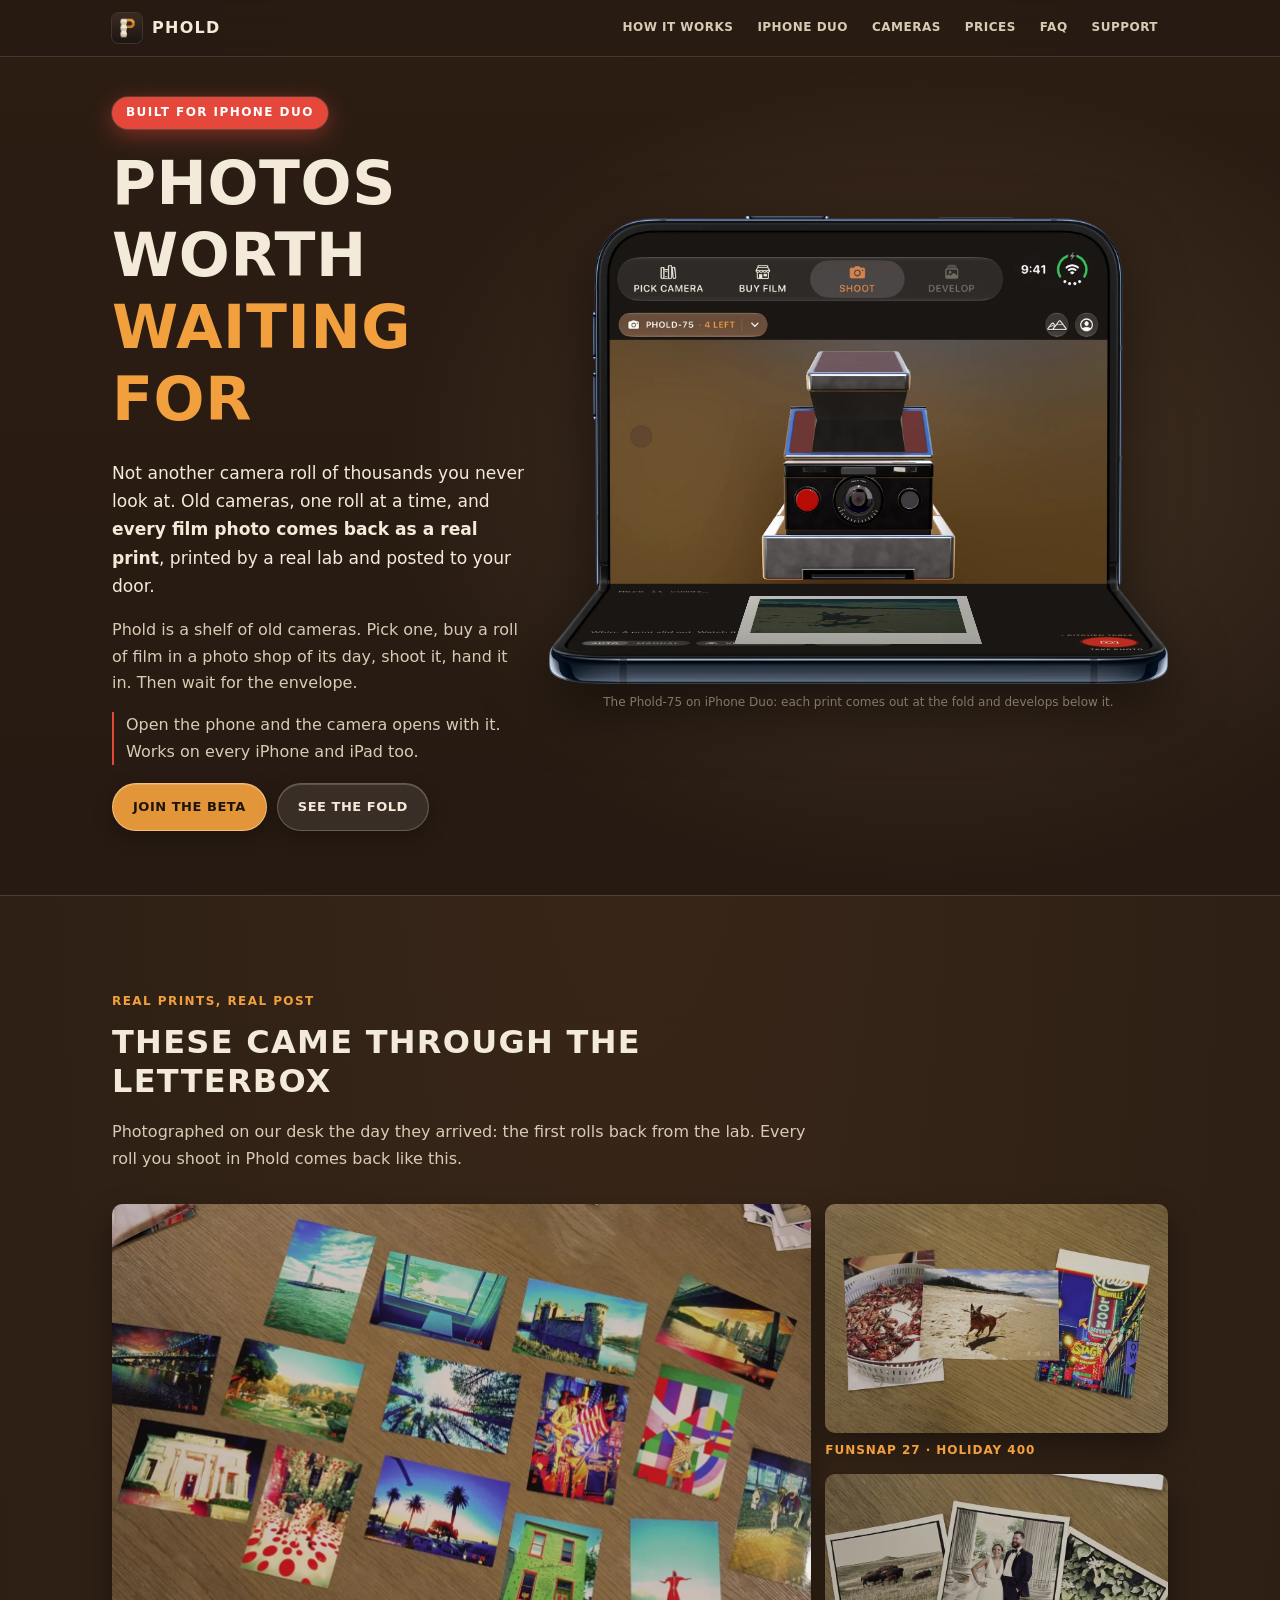
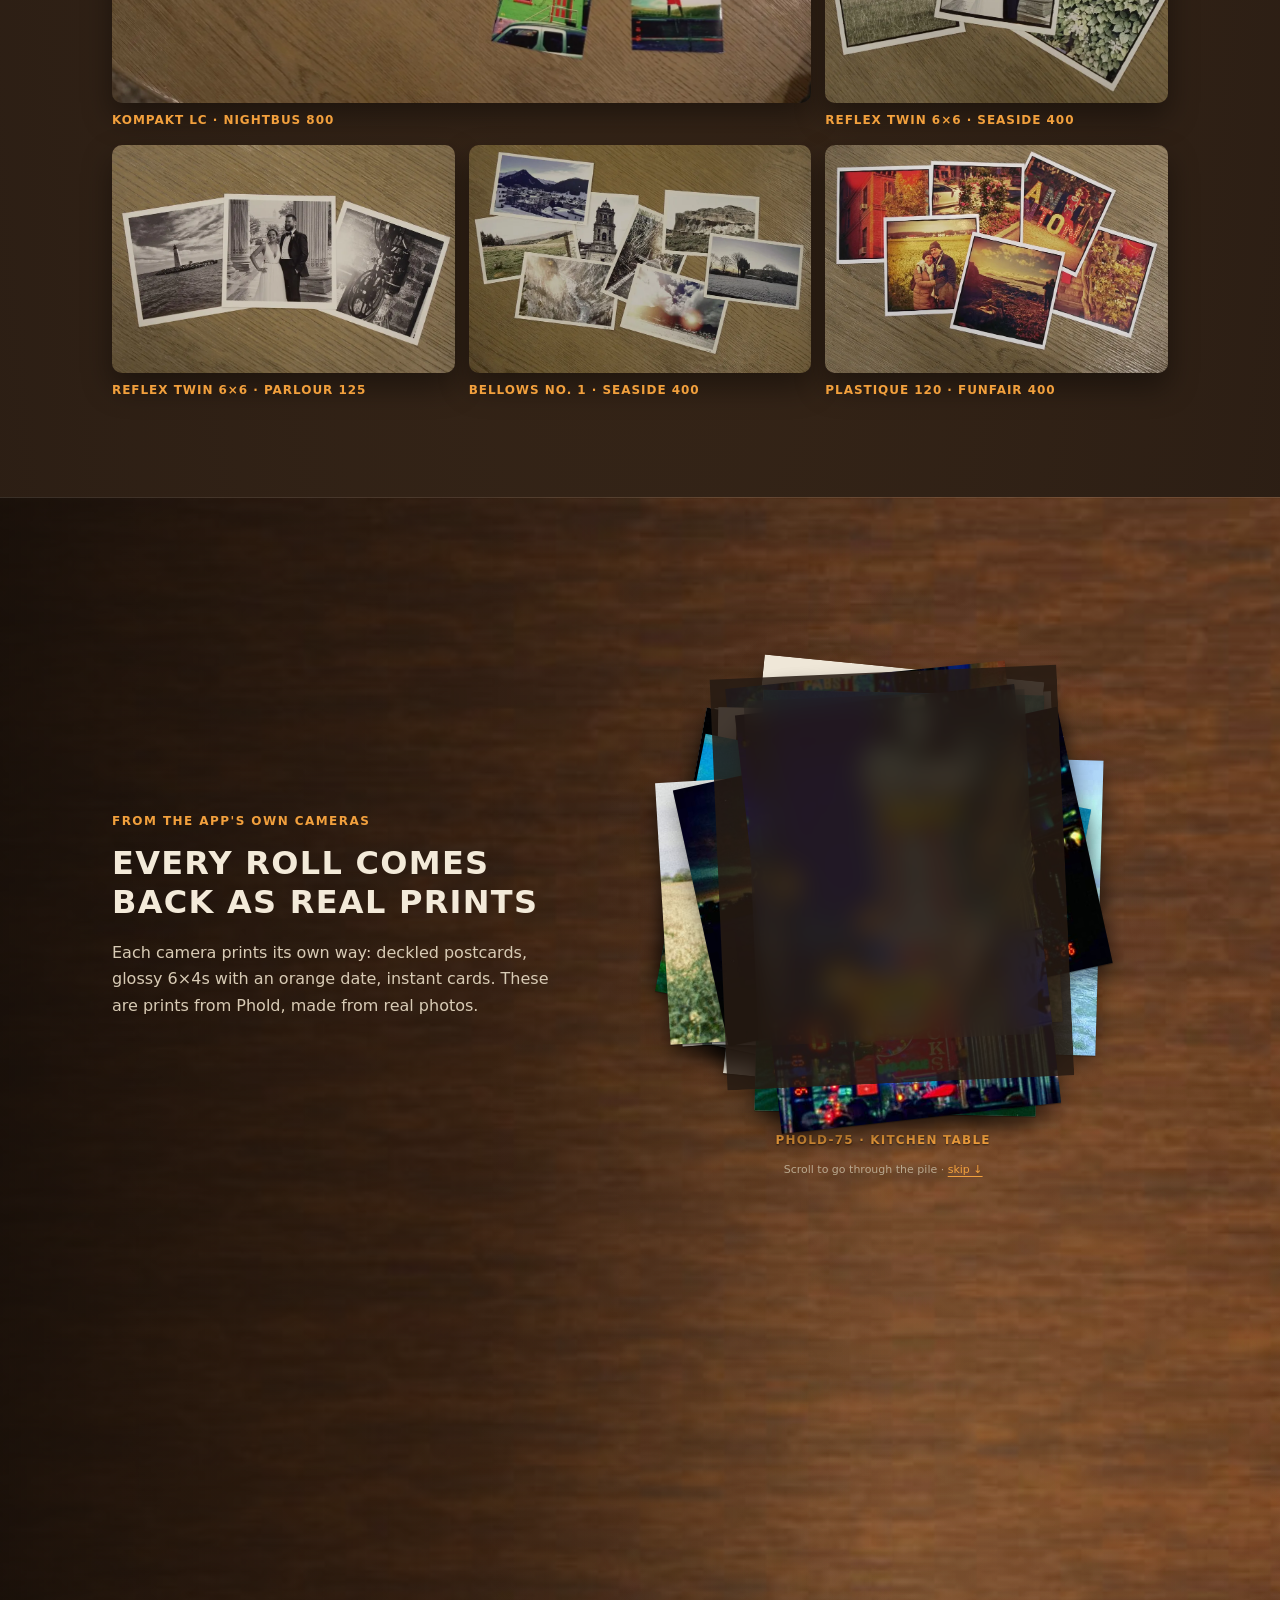
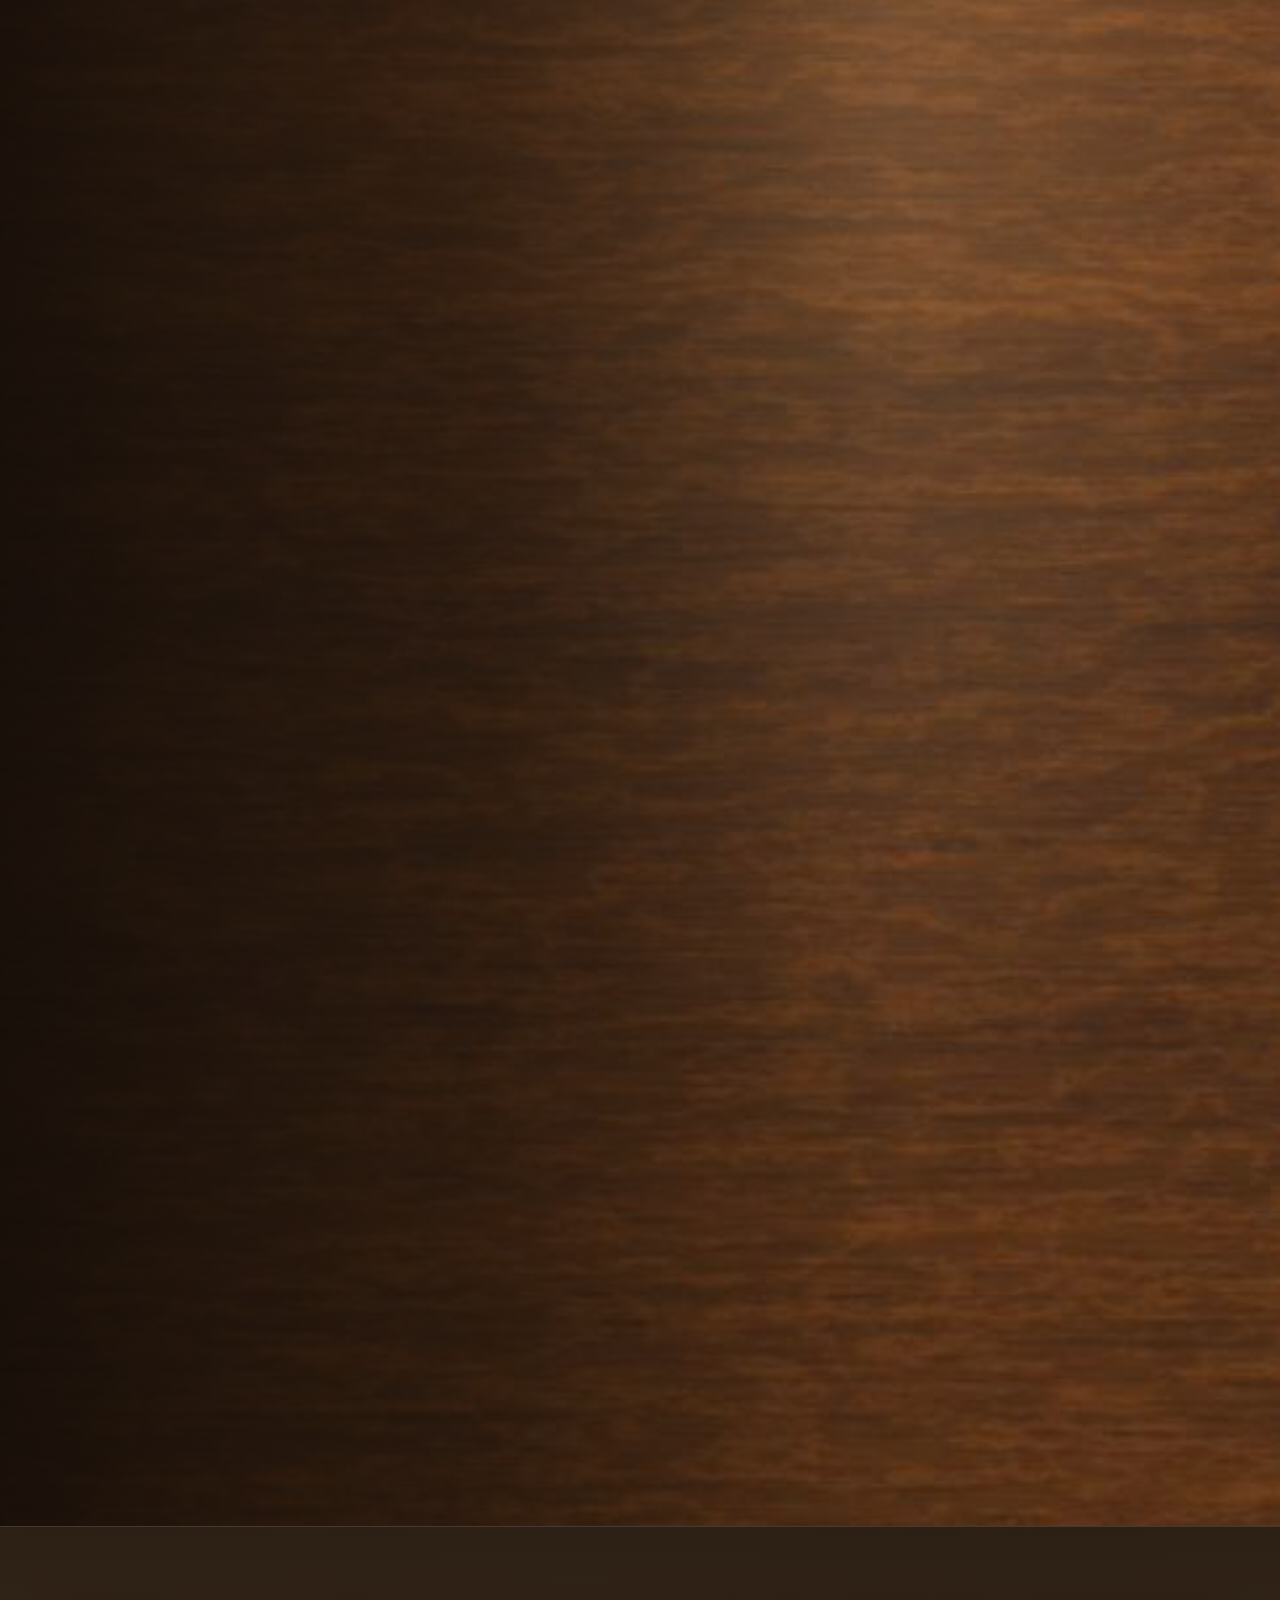
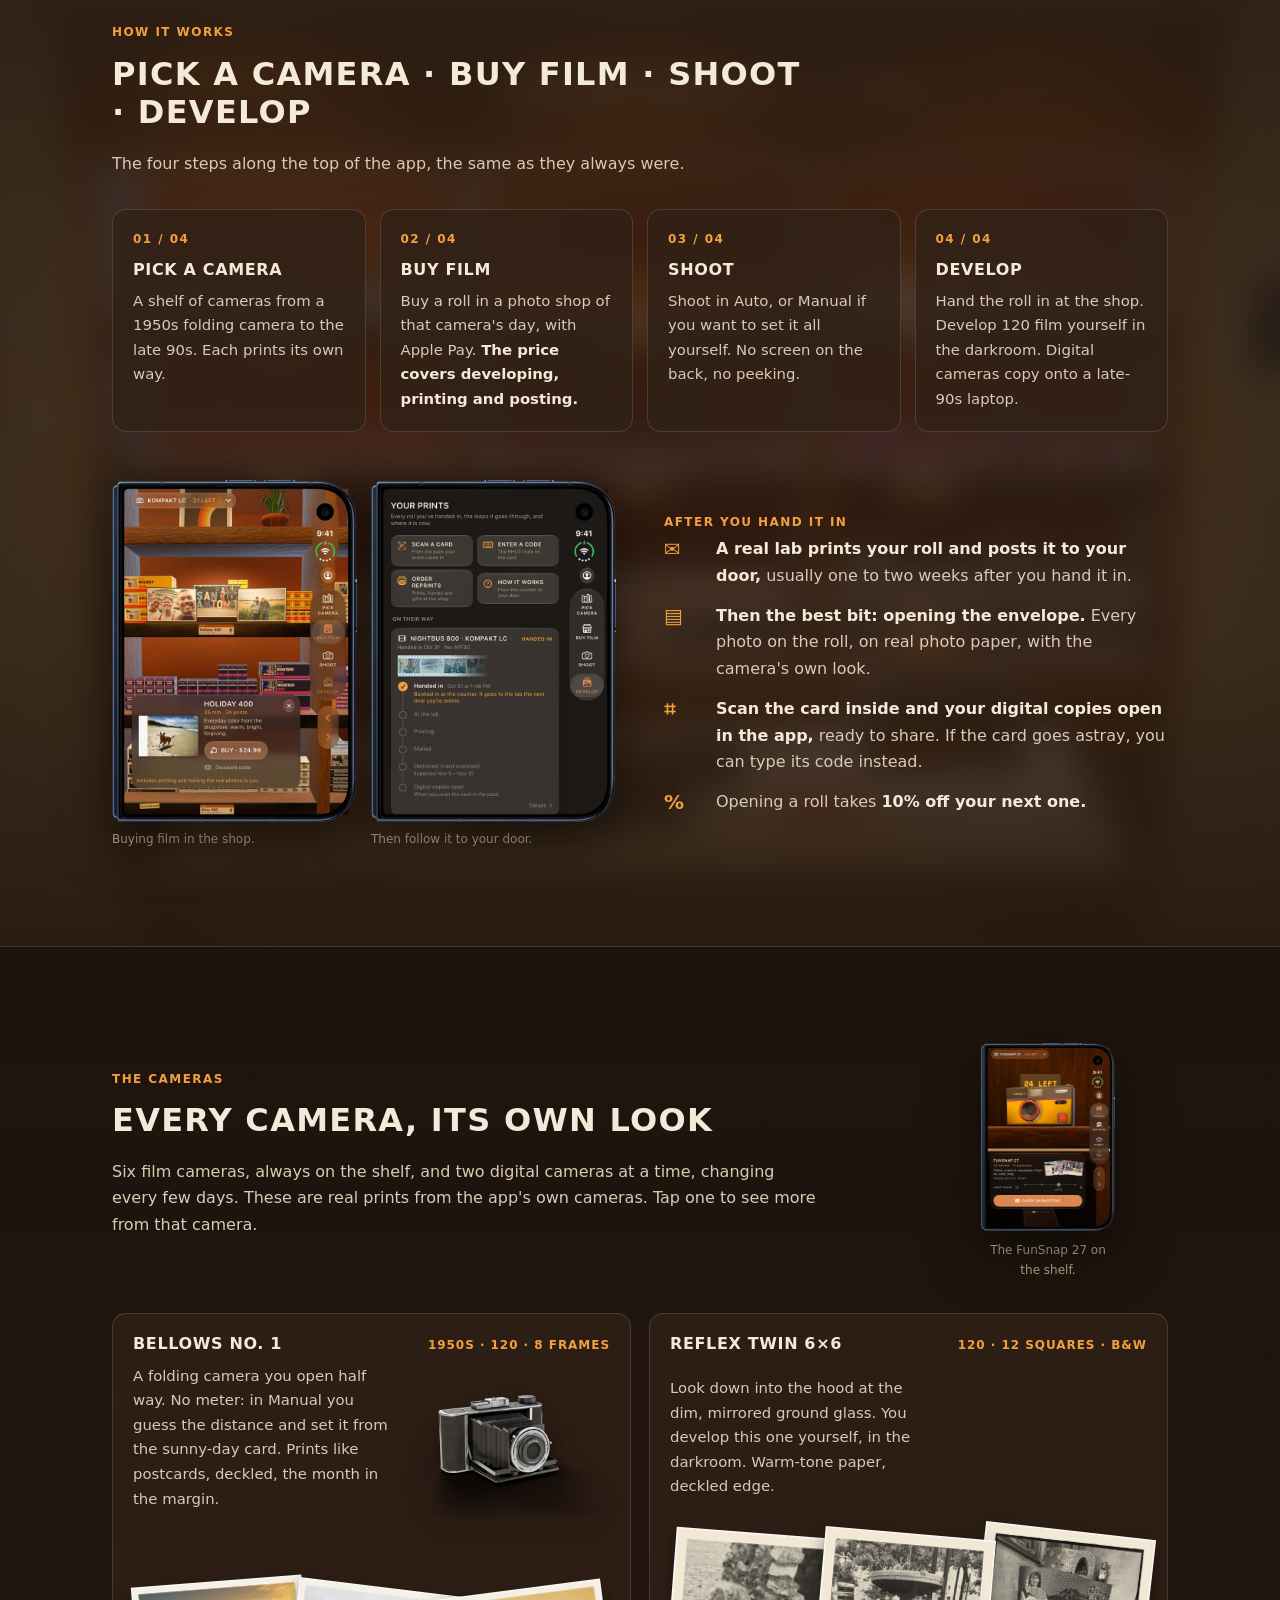
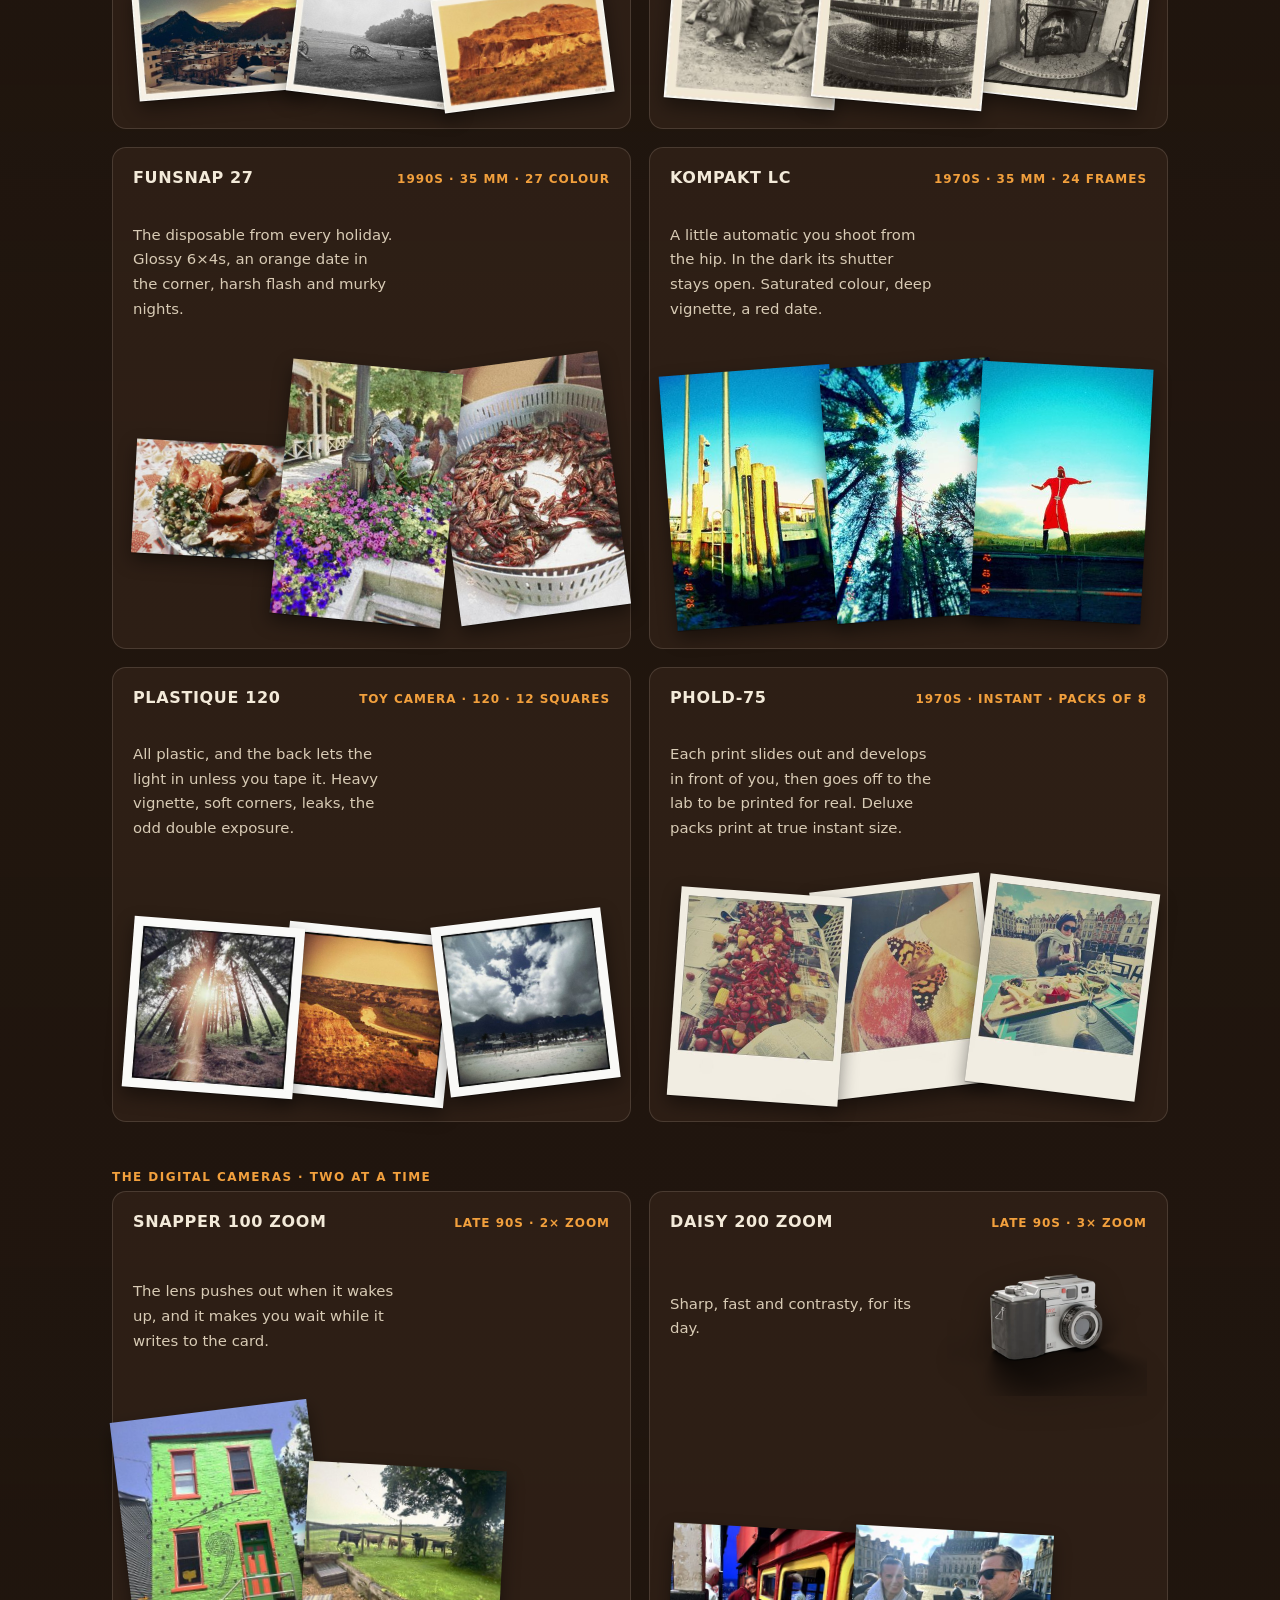
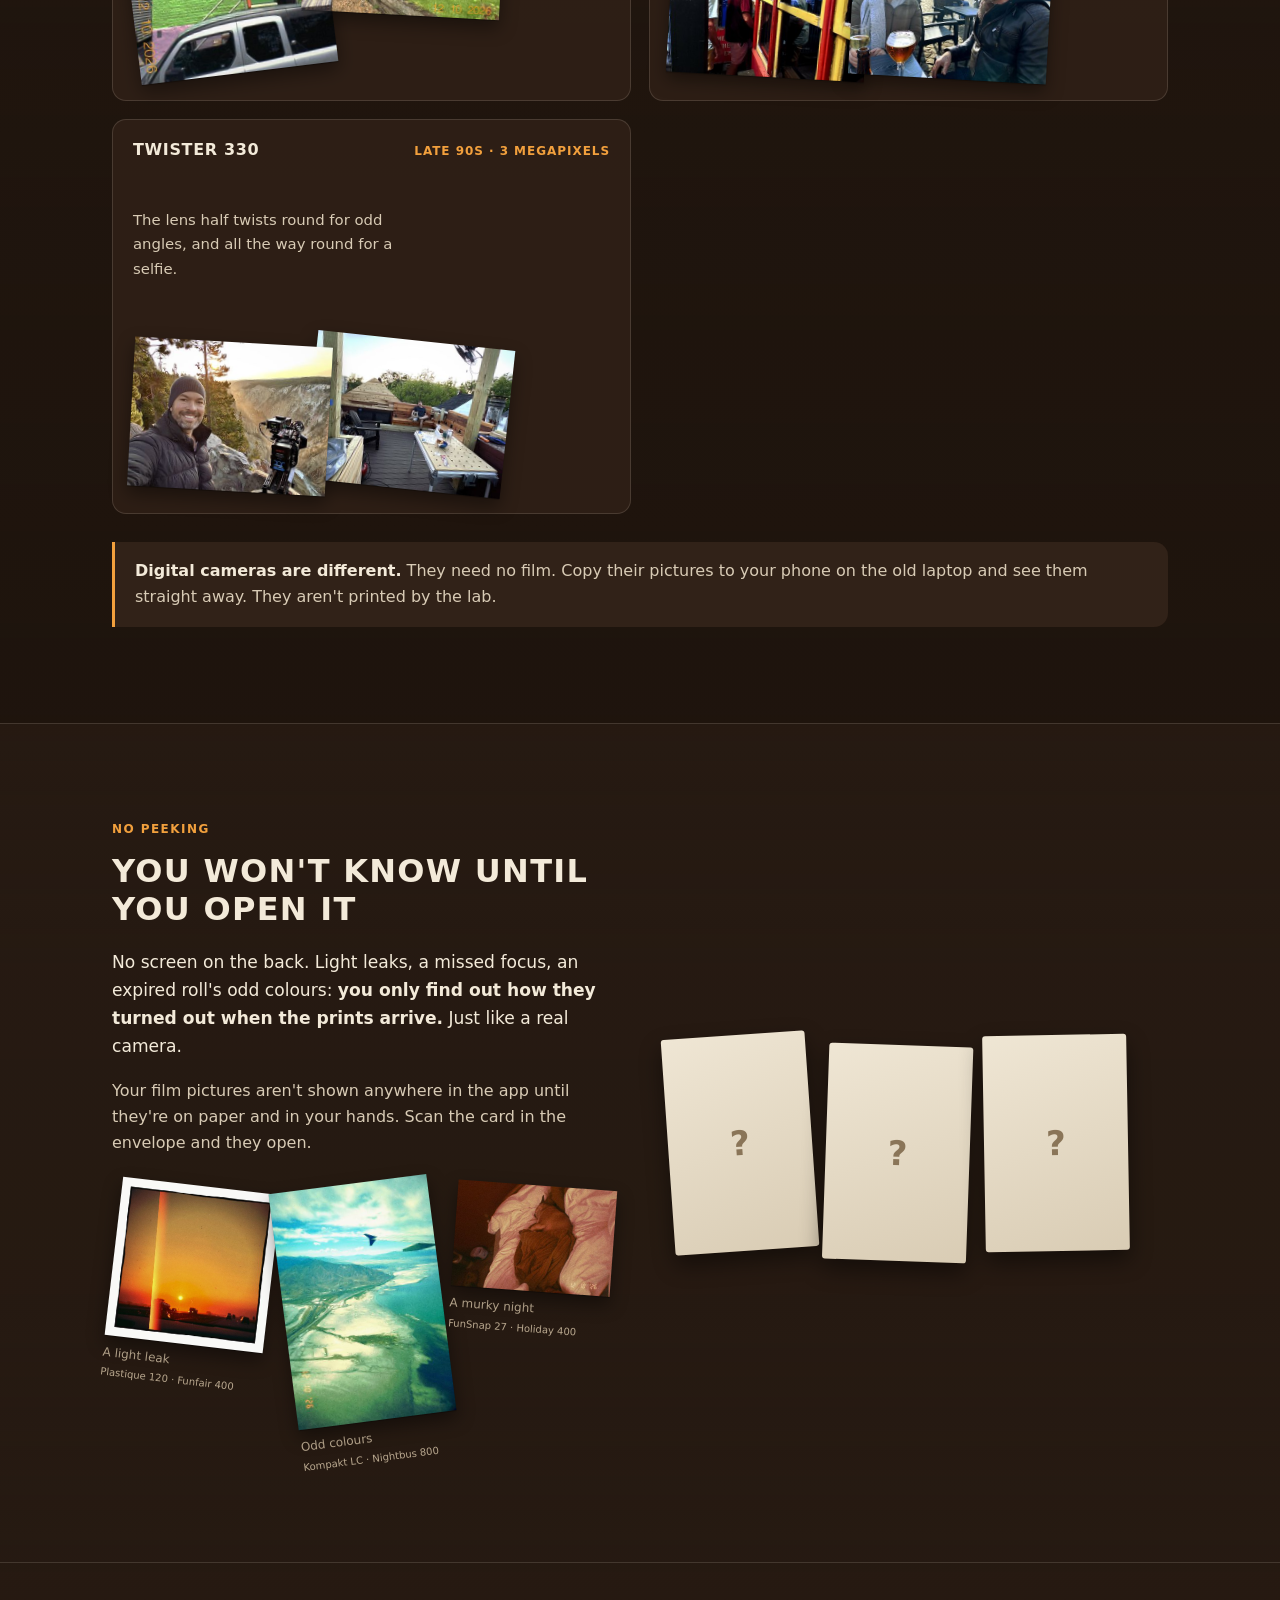
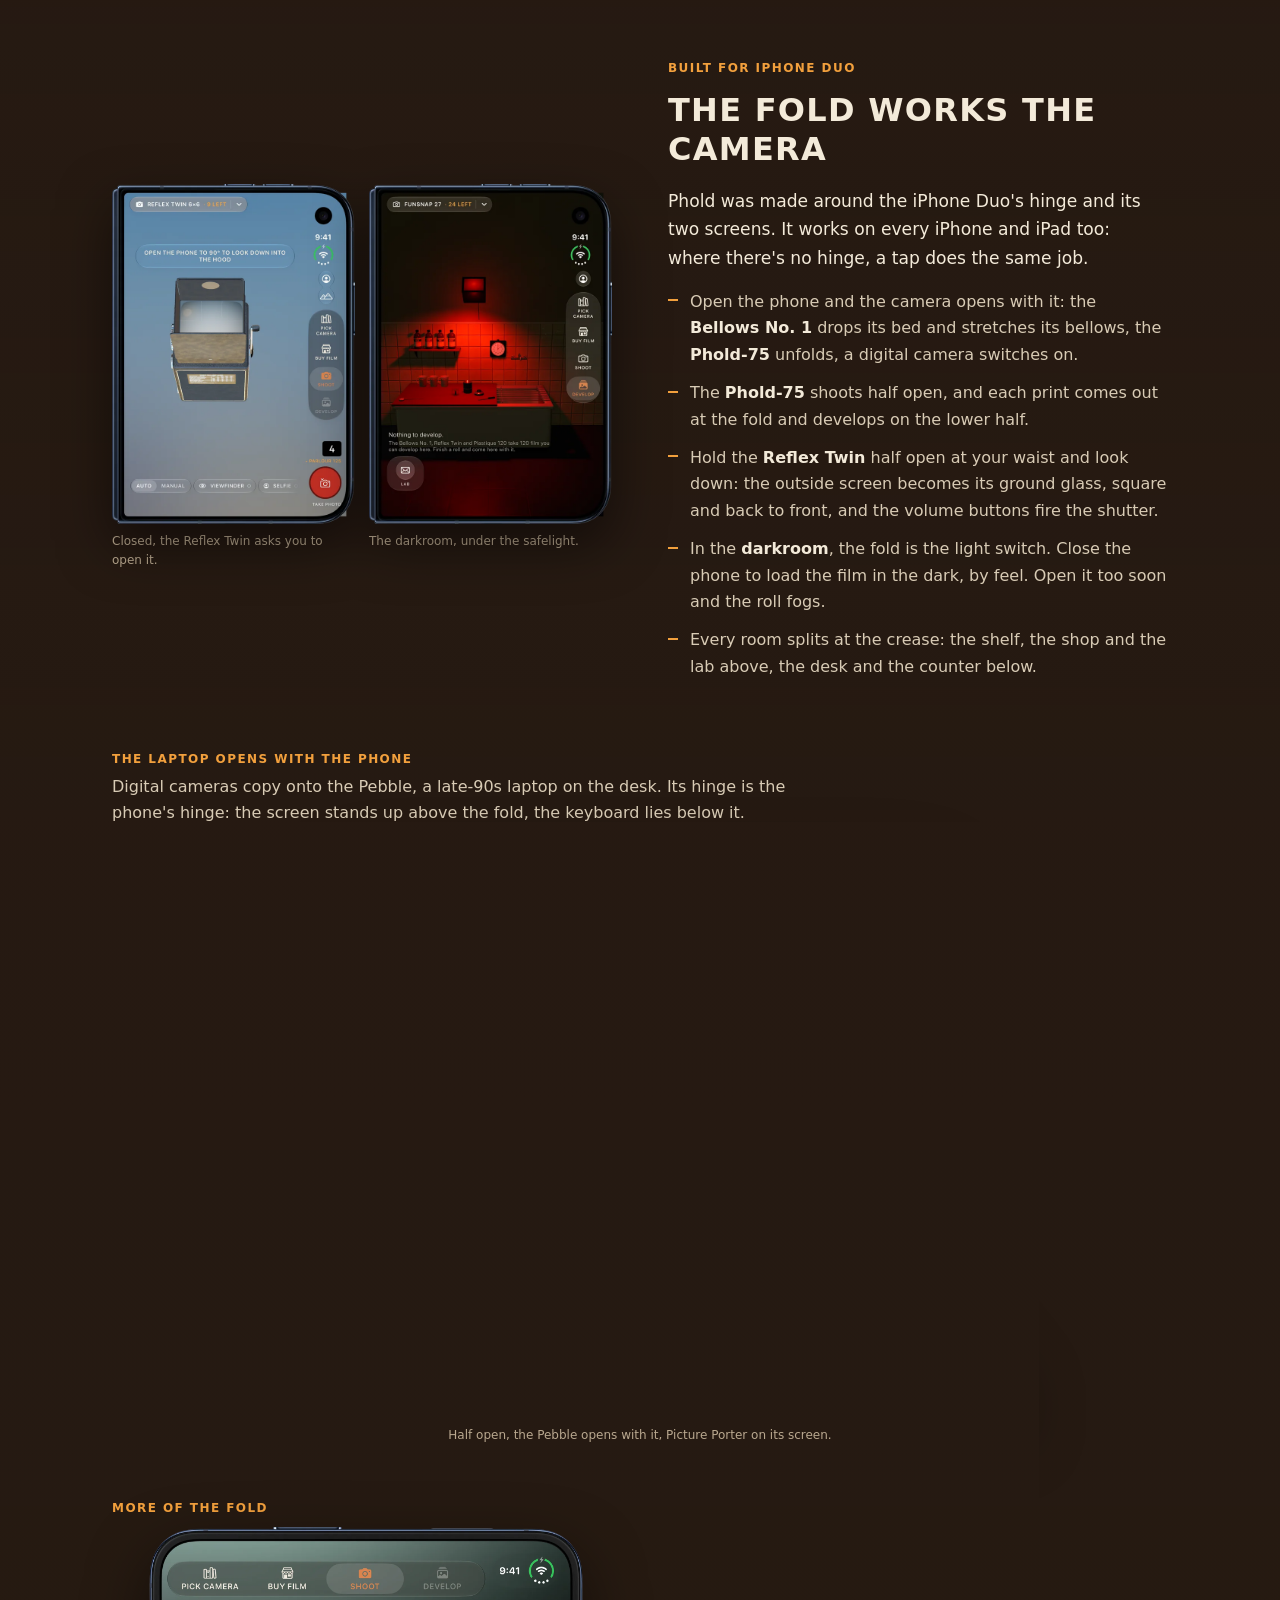
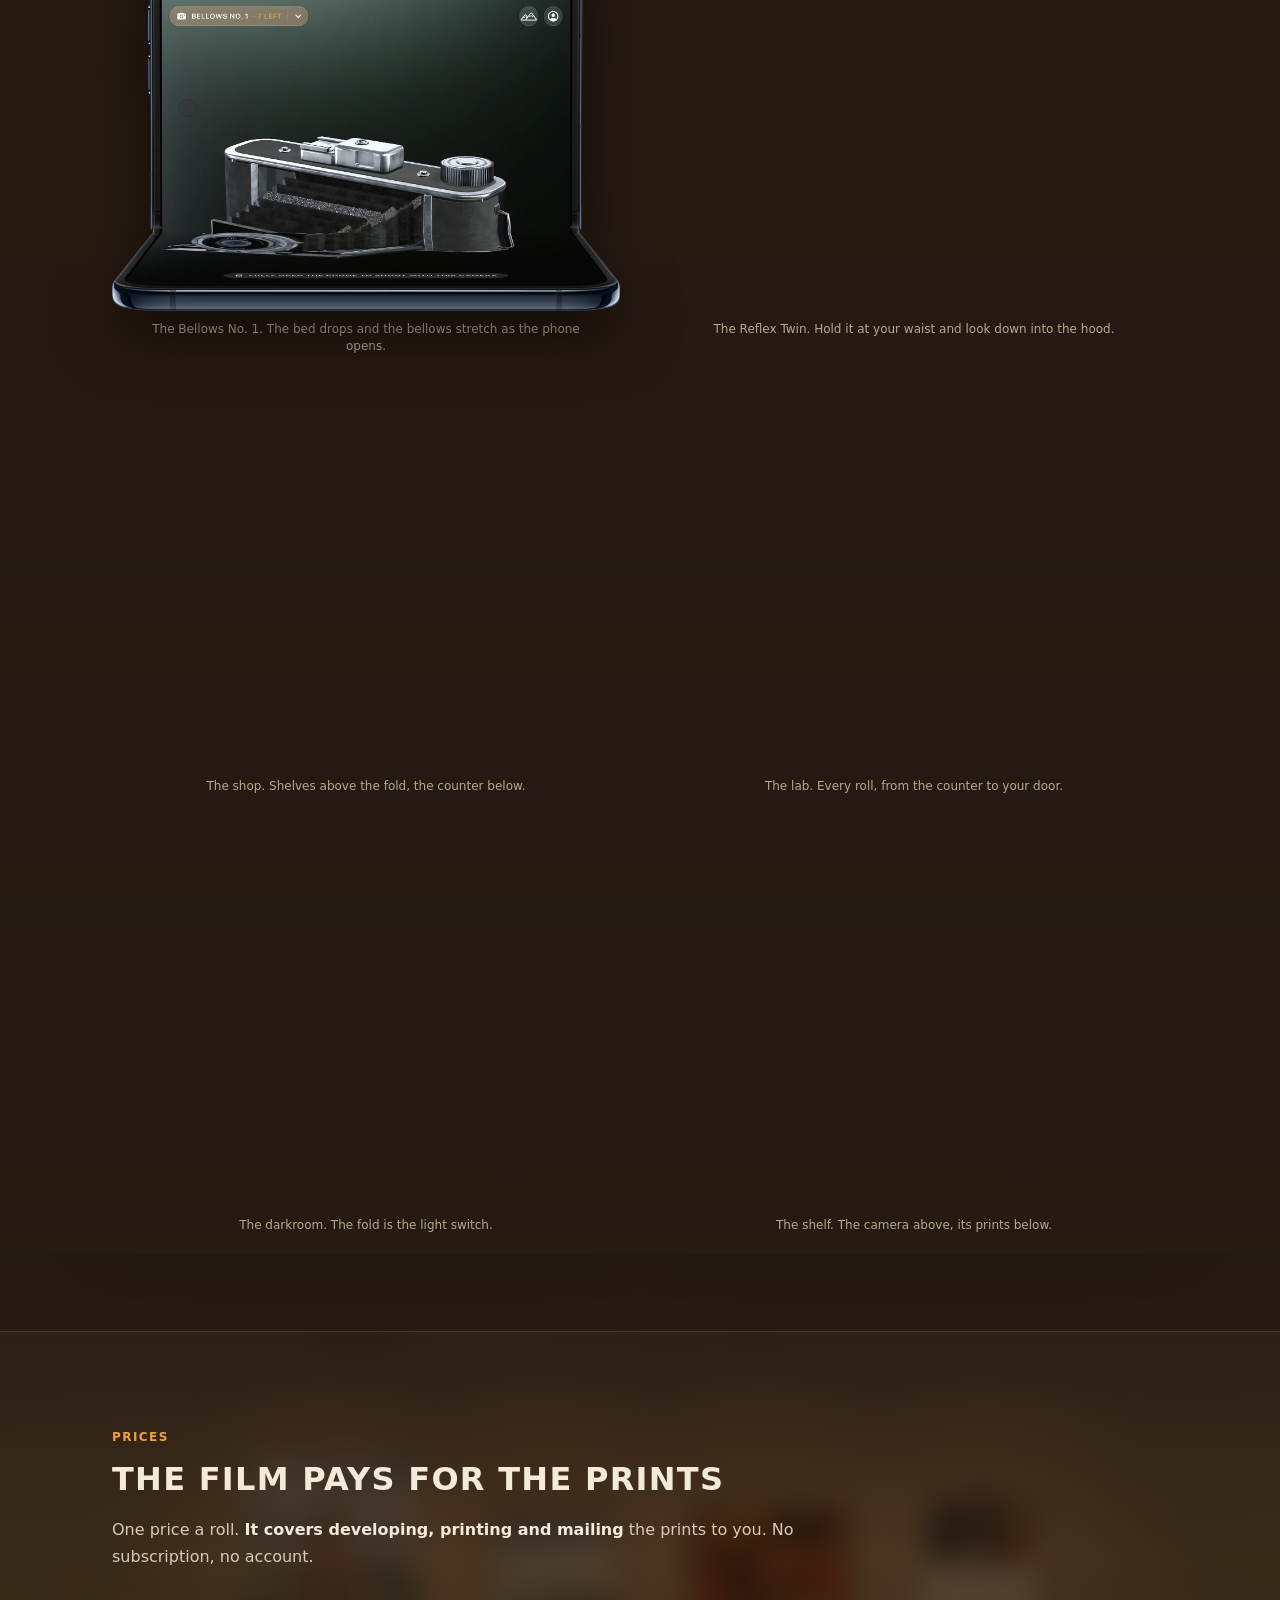
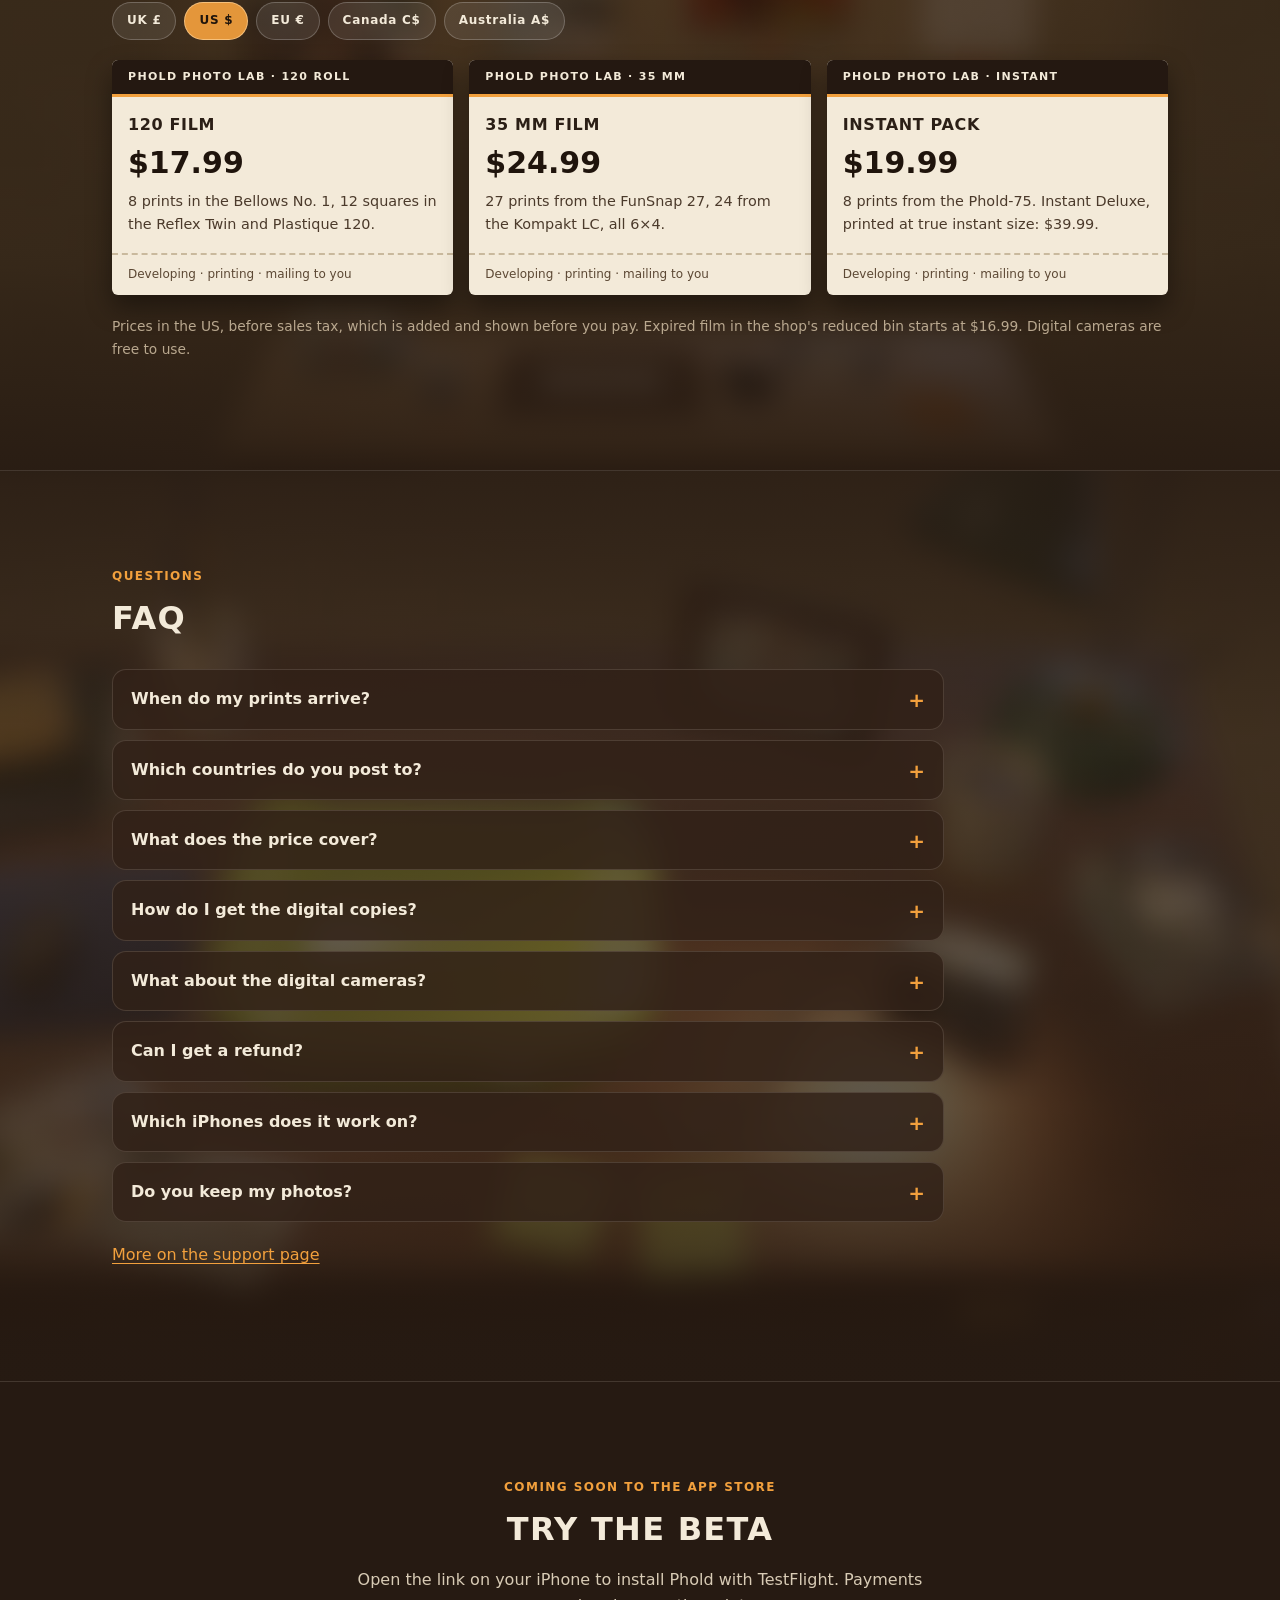
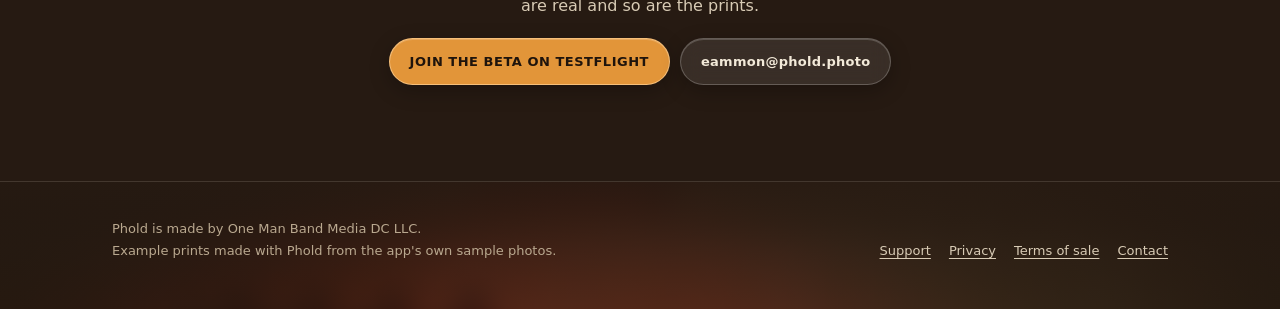
==== commit 607d2685: "phold.photo 2026-10-31" ====
--- a/index.html
+++ b/index.html
@@ -9,8 +9,7 @@
 <link rel="icon" href="favicon.ico" sizes="any">
 <link rel="icon" type="image/png" sizes="32x32" href="favicon-32.png">
 <link rel="apple-touch-icon" href="apple-touch-icon.png">
-<link rel="preload" href="fonts/SpaceMono-Bold.ttf" as="font" type="font/ttf" crossorigin>
-<link rel="stylesheet" href="style.css">
+<link rel="stylesheet" href="style.css?v=20261031e">
 <link rel="canonical" href="https://phold.photo/">
 <meta property="og:type" content="website">
 <meta property="og:site_name" content="Phold">
@@ -20,7 +19,7 @@
 <meta property="og:image" content="https://phold.photo/img/og.jpg">
 <meta property="og:image:width" content="1200">
 <meta property="og:image:height" content="630">
-<meta property="og:image:alt" content="Four Phold prints on a walnut desk: a cross-processed street of neon signs at night, an instant print of zinnias in jam jars, a lit bridge over a dark river, and a redscale sunrise over the sea.">
+<meta property="og:image:alt" content="Real Phold prints from the Kompakt LC on a wooden table, photographed the day they arrived in the post: a lighthouse, a castle, palm trees, a green house and neon colour.">
 <meta name="twitter:card" content="summary_large_image">
 </head>
 <body>
@@ -29,11 +28,12 @@
 <header class="top">
   <div class="wrap">
     <a class="brand" href="./" aria-label="Phold, home">
-      <svg viewBox="0 0 32 32" aria-hidden="true"><rect x="0" y="7" width="32" height="18" rx="2" fill="#f2a03d"/><g fill="#261a12"><rect x="2" y="9" width="3" height="2" rx=".5"/><rect x="8" y="9" width="3" height="2" rx=".5"/><rect x="14.5" y="9" width="3" height="2" rx=".5"/><rect x="21" y="9" width="3" height="2" rx=".5"/><rect x="27" y="9" width="3" height="2" rx=".5"/><rect x="2" y="21" width="3" height="2" rx=".5"/><rect x="8" y="21" width="3" height="2" rx=".5"/><rect x="14.5" y="21" width="3" height="2" rx=".5"/><rect x="21" y="21" width="3" height="2" rx=".5"/><rect x="27" y="21" width="3" height="2" rx=".5"/></g><rect x="9" y="12.5" width="14" height="7" rx="1" fill="#f3ead9"/><circle cx="16" cy="16" r="2.6" fill="#261a12"/><circle cx="16" cy="16" r="1.4" fill="#c9761f"/></svg>
+      <img class="brand-icon" src="icon-64.png" width="32" height="32" alt="">
       PHOLD
     </a>
     <nav class="nav" aria-label="Main">
       <a class="wide" href="#how">How it works</a>
+      <a class="wide" href="#duo">iPhone Duo</a>
       <a class="wide" href="#cameras">Cameras</a>
       <a href="#prices">Prices</a>
       <a href="#faq">FAQ</a>
@@ -47,20 +47,64 @@
 <section class="hero" aria-labelledby="hero-title">
   <div class="wrap hero-grid">
     <div class="hero-text">
-      <p class="edge status">Beta on TestFlight now · Coming soon to the App Store</p>
+      <p class="edge status duo-badge">Built for iPhone Duo</p>
       <h1 id="hero-title">Photos worth <em>waiting for</em></h1>
       <p class="lede">Not another camera roll of thousands you never look at. Old cameras, one roll at a time, and <strong>every film photo comes back as a real print</strong>, printed by a real lab and posted to your door.</p>
-      <p>Phold is a shelf of old cameras for your iPhone. Pick one, buy a roll of film in a photo shop of its day, shoot it, hand it in. Then wait for the envelope.</p>
+      <p>Phold is a shelf of old cameras. Pick one, buy a roll of film in a photo shop of its day, shoot it, hand it in. Then wait for the envelope.</p>
+      <p class="duo-line">Open the phone and the camera opens with it. Works on every iPhone and iPad too.</p>
       <div class="pills">
         <a class="pill lit" href="#beta">Join the beta</a>
-        <a class="pill" href="#how">How it works</a>
-      </div>
+        <a class="pill" href="#duo">See the fold</a>
+      </div>
+    </div>
+    <figure class="bz bz-hero"><img src="img/duo/duo-p75.webp" width="1800" height="1361" alt="An iPhone Duo half open like a laptop, showing Phold: the Phold-75 instant camera facing you on the upper half, and an instant print coming out at the fold onto the lower half, where it develops" decoding="async"><div class="bz-low" id="duo-low" data-quad="[[9.915, 79.588], [90.085, 79.588], [98.021, 93.468], [1.971, 93.468]]" aria-hidden="true"><div class="duo-tray"><div class="duo-print" id="duo-print"><img src="img/duo/duo-p75-print.jpg" width="522" height="636" alt=""></div></div></div><figcaption>The Phold-75 on iPhone Duo: each print comes out at the fold and develops below it.</figcaption></figure>
+  </div>
+<script>(function(){var box=document.getElementById('duo-low'),p=document.getElementById('duo-print');if(!box||!p)return;
+var Q=JSON.parse(box.dataset.quad),LW=1000,LH=1000*1426/2007;box.style.width=LW+'px';box.style.height=LH+'px';
+function solve(A,b){var n=8;for(var i=0;i<n;i++){var m=i;for(var r=i+1;r<n;r++)if(Math.abs(A[r][i])>Math.abs(A[m][i]))m=r;var t=A[i];A[i]=A[m];A[m]=t;t=b[i];b[i]=b[m];b[m]=t;
+for(var r=i+1;r<n;r++){var f=A[r][i]/A[i][i];for(var c=i;c<n;c++)A[r][c]-=f*A[i][c];b[r]-=f*b[i]}}var x=[];for(var i=n-1;i>=0;i--){var s=b[i];for(var c=i+1;c<n;c++)s-=A[i][c]*x[c];x[i]=s/A[i][i]}return x}
+function fit(){var fw=box.parentNode.clientWidth,fh=fw*1361/1800,src=[[0,0],[LW,0],[LW,LH],[0,LH]],A=[],b=[];
+for(var i=0;i<4;i++){var x=src[i][0],y=src[i][1],u=Q[i][0]/100*fw,v=Q[i][1]/100*fh;A.push([x,y,1,0,0,0,-u*x,-u*y]);b.push(u);A.push([0,0,0,x,y,1,-v*x,-v*y]);b.push(v)}
+var h=solve(A,b);box.style.transform='matrix3d('+[h[0],h[3],0,h[6],h[1],h[4],0,h[7],0,0,1,0,h[2],h[5],0,1].join(',')+')'}
+fit();addEventListener('resize',fit);
+var m=p.querySelector('img'),s=['img/duo/duo-p75-print.jpg','img/pile/zinnia-vases-fold70.jpg','img/pile/bulldog-sofa-fold70.jpg','img/pile/waffle-fruit-fold70.jpg','img/pile/table-mountain-cloud-fold70.jpg'],
+i=0,L=10000,t0=performance.now(),last=0;(new Image).src=s[1];
+function ease(x){return 1-Math.pow(1-x,3)}function cl(x){return x<0?0:x>1?1:x}
+function f(now){var t=((now-t0)%L)/L,c=Math.floor((now-t0)/L);
+if(c!==last){last=c;i=(i+1)%s.length;m.src=s[i];(new Image).src=s[(i+1)%s.length]}
+var slide=ease(cl((t-.05)/.19));p.style.top=(-110+125.9*slide)+'%';p.style.opacity=t>.9?cl(1-(t-.9)/.07):1;p.style.setProperty('--dark',1-cl((t-.28)/.42));
+requestAnimationFrame(f)}requestAnimationFrame(f)})();</script>
+</section>
+
+<section class="real" id="real" aria-labelledby="real-title">
+  <div class="wrap">
+    <div class="section-head">
+      <p class="edge">Real prints, real post</p>
+      <h2 id="real-title">These came through the letterbox</h2>
+      <p>Photographed on our desk the day they arrived: the first rolls back from the lab. Every roll you shoot in Phold comes back like this.</p>
+    </div>
+    <div class="real-grid">
+      <figure class="r-lead"><img src="img/real/kompakt-nightbus.webp" width="1500" height="1000" loading="lazy" decoding="async" alt="Sixteen Kompakt LC prints laid out on a wooden table in saturated colour: a lighthouse, a castle, palm trees, a green house, a figure in red with arms wide"><figcaption>Kompakt LC · Nightbus 800</figcaption></figure>
+      <figure><img src="img/real/funsnap-holiday.webp" width="1000" height="667" loading="lazy" decoding="async" alt="Three FunSnap 27 prints on a table: crawfish in a basket, a dog running on a beach with a stick and an orange date in the corner, neon signs in Nashville"><figcaption>FunSnap 27 · Holiday 400</figcaption></figure>
+      <figure><img src="img/real/reflextwin-seaside.webp" width="1000" height="655" loading="lazy" decoding="async" alt="Three square colour Reflex Twin prints with black borders: bison on a prairie, a bride and groom between stone columns, white flowers among leaves"><figcaption>Reflex Twin 6×6 · Seaside 400</figcaption></figure>
+      <figure><img src="img/real/reflextwin-parlour.webp" width="1000" height="667" loading="lazy" decoding="async" alt="Three square black-and-white Reflex Twin prints: a lighthouse on a rock, a bride and groom, an old machine against a brick wall"><figcaption>Reflex Twin 6×6 · Parlour 125</figcaption></figure>
+      <figure><img src="img/real/bellows-seaside.webp" width="1000" height="667" loading="lazy" decoding="async" alt="Eight Bellows No. 1 postcard prints scattered on a table: snowy mountains over a town, a church tower, a canyon, a sun flare over a field"><figcaption>Bellows No. 1 · Seaside 400</figcaption></figure>
+      <figure><img src="img/real/plastique-funfair.webp" width="1000" height="667" loading="lazy" decoding="async" alt="Six square Plastique 120 prints in warm reds and golds: a brick building, flowers, giant painted letters, a couple in a field, a sunset over water"><figcaption>Plastique 120 · Funfair 400</figcaption></figure>
+    </div>
+  </div>
+</section>
+
+<section class="pile-sec" id="prints" aria-labelledby="prints-title">
+  <div class="wrap hero-grid">
+    <div class="hero-text">
+      <p class="edge">From the app's own cameras</p>
+      <h2 id="prints-title">Every roll comes back as real prints</h2>
+      <p>Each camera prints its own way: deckled postcards, glossy 6×4s with an orange date, instant cards. These are prints from Phold, made from real photos.</p>
     </div>
     <div class="pile-track" style="--n:14;--k:6">
       <div class="pile-stage">
-        <figure class="phone hero-phone"><span class="device tilt-l"><img src="img/shots/hero-reflex.jpg" width="720" height="1032" alt="Phold on an iPhone: the Shoot screen with the Reflex Twin 6×6 seen from the front, its two round lenses stacked one above the other, and a red Take Photo button"></span></figure>
-        <div class="pile-wrap">
-          <div class="pile" id="pile" role="group" aria-label="A pile of prints from Phold's cameras: scroll to go through them, tap one to see it bigger"><noscript><figure class="pp rolls" style="--i:0;--z:14;--pw:60%;--dx:-0.4%;--dy:1.9%;--r:1.3deg" data-c="Kompakt LC · Nightbus 800"><a href="img/pile/full/neon-street-kompakt.jpg"><img class="print" src="img/pile/neon-street-kompakt.jpg" width="427" height="640" alt="Neon signs on a street at night, Kompakt LC print on Nightbus 800"></a></figure><figure class="pp rolls" style="--i:1;--z:13;--pw:84%;--dx:-5.0%;--dy:-5.9%;--r:-3.3deg" data-c="FunSnap 27 · Holiday 400"><a href="img/pile/full/beach-dog-stick-funSnap.jpg"><img class="print" src="img/pile/beach-dog-stick-funSnap.jpg" width="640" height="427" alt="A dog running with a stick on the beach, FunSnap 27 print on Holiday 400"></a></figure><figure class="pp rolls" style="--i:2;--z:12;--pw:72%;--dx:-3.2%;--dy:3.7%;--r:5.0deg" data-c="Plastique 120 · Funfair 400"><a href="img/pile/full/beach-sunrise-plastique.jpg"><img class="print" src="img/pile/beach-sunrise-plastique.jpg" width="640" height="640" alt="The sun rising over the sea from an empty beach, Plastique 120 print on Funfair 400"></a></figure><figure class="pp rolls" style="--i:3;--z:11;--pw:84%;--dx:1.4%;--dy:0.7%;--r:4.2deg" data-c="Kompakt LC · Nightbus 800"><a href="img/pile/full/bridge-night-lights-kompakt.jpg"><img class="print" src="img/pile/bridge-night-lights-kompakt.jpg" width="640" height="427" alt="A lit bridge over a dark river at night, Kompakt LC print on Nightbus 800"></a></figure><figure class="pp rolls" style="--i:4;--z:10;--pw:60%;--dx:-5.0%;--dy:-0.7%;--r:-8.8deg" data-c="Phold-75 · Kitchen Table"><a href="img/pile/full/zinnia-vases-fold70.jpg"><img class="print" src="img/pile/zinnia-vases-fold70.jpg" loading="lazy" width="522" height="640" alt="Zinnias in jam-jar vases, Phold-75 print on Kitchen Table"></a></figure><figure class="pp rolls" style="--i:5;--z:9;--pw:60%;--dx:5.7%;--dy:-5.3%;--r:8.3deg" data-c="FunSnap 27 · Nightbus 800"><a href="img/pile/full/mirror-room-dots-funSnap.jpg"><img class="print" src="img/pile/mirror-room-dots-funSnap.jpg" loading="lazy" width="427" height="640" alt="A mirrored room of red polka dots, FunSnap 27 print on Nightbus 800"></a></figure><figure class="pp" style="--i:6;--z:8;--pw:72%;--dx:-6.0%;--dy:2.2%;--r:-4.2deg" data-c="Pocket Cam PK-1 · digital"><a href="img/pile/full/snow-selfie-park-pocketCam.jpg"><img class="print" src="img/pile/snow-selfie-park-pocketCam.jpg" loading="lazy" width="640" height="560" alt="A snowy selfie by a fountain in the park, a Pocket Cam PK-1 picture"></a></figure><figure class="pp" style="--i:7;--z:7;--pw:60%;--dx:-1.3%;--dy:4.1%;--r:-12.5deg" data-c="Snapper 100 Zoom · digital"><a href="img/pile/full/street-flowers-dc21.jpg"><img class="print" src="img/pile/street-flowers-dc21.jpg" loading="lazy" width="480" height="640" alt="Pink flowers along a sunny street, a Snapper 100 Zoom picture"></a></figure><figure class="pp" style="--i:8;--z:6;--pw:84%;--dx:-6.1%;--dy:5.0%;--r:0.2deg" data-c="Daisy 200 Zoom · digital"><a href="img/pile/full/niagara-boat-selfie-c20.jpg"><img class="print" src="img/pile/niagara-boat-selfie-c20.jpg" loading="lazy" width="640" height="480" alt="A soaked selfie on the boat below the falls, a Daisy 200 Zoom picture"></a></figure><figure class="pp" style="--i:9;--z:5;--pw:84%;--dx:-5.7%;--dy:5.8%;--r:11.6deg" data-c="Twister 330 · digital"><a href="img/pile/full/lake-hikers-dog-swivel990.jpg"><img class="print" src="img/pile/lake-hikers-dog-swivel990.jpg" loading="lazy" width="640" height="480" alt="Two hikers and a dog above a lake, a Twister 330 picture"></a></figure><figure class="pp" style="--i:10;--z:4;--pw:60%;--dx:-5.4%;--dy:-0.9%;--r:-9.5deg" data-c="Bellows No. 1 · Funfair 400"><a href="img/pile/full/brick-corner-golden-bellows.jpg"><img class="print" src="img/pile/brick-corner-golden-bellows.jpg" loading="lazy" width="427" height="640" alt="A red-brick corner in golden light, Bellows No. 1 print on Funfair 400"></a></figure><figure class="pp" style="--i:11;--z:3;--pw:72%;--dx:-2.6%;--dy:1.5%;--r:-8.7deg" data-c="Reflex Twin 6×6 · Parlour 125"><a href="img/pile/full/kookaburra-reflexTwin.jpg"><img class="print" src="img/pile/kookaburra-reflexTwin.jpg" loading="lazy" width="640" height="640" alt="A kookaburra on a balcony rail, Reflex Twin 6×6 print on Parlour 125"></a></figure><figure class="pp" style="--i:13;--z:1;--pw:72%;--dx:4.4%;--dy:-1.2%;--r:-2.1deg" data-c="Plastique 120 · Funfair 400"><a href="img/pile/full/rapeseed-couple-plastique.jpg"><img class="print" src="img/pile/rapeseed-couple-plastique.jpg" loading="lazy" width="640" height="640" alt="A couple hugging in a rapeseed field, Plastique 120 print on Funfair 400"></a></figure></noscript></div>
+                <div class="pile-wrap">
+          <div class="pile" id="pile" role="group" aria-label="A pile of prints from Phold's cameras: scroll to go through them, tap one to see it bigger"><noscript><figure class="pp rolls" style="--i:0;--z:14;--pw:60%;--dx:-0.4%;--dy:1.9%;--r:1.3deg" data-c="Kompakt LC · Nightbus 800"><a href="img/pile/full/neon-street-kompakt.jpg"><img class="print" src="img/pile/neon-street-kompakt.jpg" width="427" height="640" alt="Neon signs on a street at night, Kompakt LC print on Nightbus 800"></a></figure><figure class="pp rolls" style="--i:1;--z:13;--pw:84%;--dx:-5.0%;--dy:-5.9%;--r:-3.3deg" data-c="FunSnap 27 · Holiday 400"><a href="img/pile/full/beach-dog-stick-funSnap.jpg"><img class="print" src="img/pile/beach-dog-stick-funSnap.jpg" width="640" height="427" alt="A dog running with a stick on the beach, FunSnap 27 print on Holiday 400"></a></figure><figure class="pp rolls" style="--i:2;--z:12;--pw:72%;--dx:-3.2%;--dy:3.7%;--r:5.0deg" data-c="Plastique 120 · Funfair 400"><a href="img/pile/full/beach-sunrise-plastique.jpg"><img class="print" src="img/pile/beach-sunrise-plastique.jpg" width="640" height="640" alt="The sun rising over the sea from an empty beach, Plastique 120 print on Funfair 400"></a></figure><figure class="pp rolls" style="--i:3;--z:11;--pw:84%;--dx:1.4%;--dy:0.7%;--r:4.2deg" data-c="Kompakt LC · Nightbus 800"><a href="img/pile/full/bridge-night-lights-kompakt.jpg"><img class="print" src="img/pile/bridge-night-lights-kompakt.jpg" width="640" height="427" alt="A lit bridge over a dark river at night, Kompakt LC print on Nightbus 800"></a></figure><figure class="pp rolls" style="--i:4;--z:10;--pw:60%;--dx:-5.0%;--dy:-0.7%;--r:-8.8deg" data-c="Phold-75 · Kitchen Table"><a href="img/pile/full/zinnia-vases-fold70.jpg"><img class="print" src="img/pile/zinnia-vases-fold70.jpg" loading="lazy" width="522" height="640" alt="Zinnias in jam-jar vases, Phold-75 print on Kitchen Table"></a></figure><figure class="pp rolls" style="--i:5;--z:9;--pw:60%;--dx:5.7%;--dy:-5.3%;--r:8.3deg" data-c="FunSnap 27 · Nightbus 800"><a href="img/pile/full/mirror-room-dots-funSnap.jpg"><img class="print" src="img/pile/mirror-room-dots-funSnap.jpg" loading="lazy" width="427" height="640" alt="A mirrored room of red polka dots, FunSnap 27 print on Nightbus 800"></a></figure><figure class="pp" style="--i:7;--z:7;--pw:60%;--dx:-1.3%;--dy:4.1%;--r:-12.5deg" data-c="Snapper 100 Zoom · digital"><a href="img/pile/full/street-flowers-dc21.jpg"><img class="print" src="img/pile/street-flowers-dc21.jpg" loading="lazy" width="480" height="640" alt="Pink flowers along a sunny street, a Snapper 100 Zoom picture"></a></figure><figure class="pp" style="--i:8;--z:6;--pw:84%;--dx:-6.1%;--dy:5.0%;--r:0.2deg" data-c="Daisy 200 Zoom · digital"><a href="img/pile/full/niagara-boat-selfie-c20.jpg"><img class="print" src="img/pile/niagara-boat-selfie-c20.jpg" loading="lazy" width="640" height="480" alt="A soaked selfie on the boat below the falls, a Daisy 200 Zoom picture"></a></figure><figure class="pp" style="--i:9;--z:5;--pw:84%;--dx:-5.7%;--dy:5.8%;--r:11.6deg" data-c="Twister 330 · digital"><a href="img/pile/full/lake-hikers-dog-swivel990.jpg"><img class="print" src="img/pile/lake-hikers-dog-swivel990.jpg" loading="lazy" width="640" height="480" alt="Two hikers and a dog above a lake, a Twister 330 picture"></a></figure><figure class="pp" style="--i:10;--z:4;--pw:60%;--dx:-5.4%;--dy:-0.9%;--r:-9.5deg" data-c="Bellows No. 1 · Funfair 400"><a href="img/pile/full/brick-corner-golden-bellows.jpg"><img class="print" src="img/pile/brick-corner-golden-bellows.jpg" loading="lazy" width="427" height="640" alt="A red-brick corner in golden light, Bellows No. 1 print on Funfair 400"></a></figure><figure class="pp" style="--i:11;--z:3;--pw:72%;--dx:-2.6%;--dy:1.5%;--r:-8.7deg" data-c="Reflex Twin 6×6 · Parlour 125"><a href="img/pile/full/kookaburra-reflexTwin.jpg"><img class="print" src="img/pile/kookaburra-reflexTwin.jpg" loading="lazy" width="640" height="640" alt="A kookaburra on a balcony rail, Reflex Twin 6×6 print on Parlour 125"></a></figure><figure class="pp" style="--i:13;--z:1;--pw:72%;--dx:4.4%;--dy:-1.2%;--r:-2.1deg" data-c="Plastique 120 · Funfair 400"><a href="img/pile/full/rapeseed-couple-plastique.jpg"><img class="print" src="img/pile/rapeseed-couple-plastique.jpg" loading="lazy" width="640" height="640" alt="A couple hugging in a rapeseed field, Plastique 120 print on Funfair 400"></a></figure></noscript></div>
           <p class="pile-cap" id="pile-cap" aria-live="polite">Kompakt LC · Nightbus 800</p>
           <div class="pile-nav" id="pile-nav" hidden><button type="button" id="pile-prev" aria-label="Previous print">‹</button><span class="pile-hint">Swipe or tap the print</span><button type="button" id="pile-next" aria-label="Next print">›</button></div>
           <p class="pile-hint pile-scroll" aria-hidden="true">Scroll to go through the pile · <a href="#how">skip ↓</a></p>
@@ -68,7 +112,8 @@
       </div>
     </div>
   </div>
-<script type="application/json" id="pile-pool">[["neon-street-kompakt","neon",427,640,"Kompakt LC · Nightbus 800","Neon signs on a street at night, Kompakt LC print on Nightbus 800",1],["beach-dog-stick-funSnap","beach-dog",640,427,"FunSnap 27 · Holiday 400","A dog running with a stick on the beach, FunSnap 27 print on Holiday 400",1],["beach-sunrise-plastique","beach-sunrise",640,640,"Plastique 120 · Funfair 400","The sun rising over the sea from an empty beach, Plastique 120 print on Funfair 400",1],["bridge-night-lights-kompakt","bridge",640,427,"Kompakt LC · Nightbus 800","A lit bridge over a dark river at night, Kompakt LC print on Nightbus 800",1],["zinnia-vases-fold70","zinnias",522,640,"Phold-75 · Kitchen Table","Zinnias in jam-jar vases, Phold-75 print on Kitchen Table",1],["mirror-room-dots-funSnap","dots",427,640,"FunSnap 27 · Nightbus 800","A mirrored room of red polka dots, FunSnap 27 print on Nightbus 800",1],["brick-corner-golden-bellows","brick",427,640,"Bellows No. 1 · Funfair 400","A red-brick corner in golden light, Bellows No. 1 print on Funfair 400",0],["bison-prairie-bellows","bison",640,427,"Bellows No. 1 · Funfair 400","Bison grazing on the prairie, Bellows No. 1 print on Funfair 400",0],["cathedral-tower-bellows","cathedral",427,640,"Bellows No. 1 · Parlour 125","A cathedral bell tower against a blue sky, Bellows No. 1 print on Parlour 125",0],["kookaburra-reflexTwin","kookaburra",640,640,"Reflex Twin 6×6 · Parlour 125","A kookaburra on a balcony rail, Reflex Twin 6×6 print on Parlour 125",0],["mosque-domes-reflexTwin","mosque",640,640,"Reflex Twin 6×6 · Parlour 125","White domes over an arcade, Reflex Twin 6×6 print on Parlour 125",0],["ice-cream-selfie-funSnap","ice-cream",427,640,"FunSnap 27 · Holiday 400","Three friends with ice creams, a selfie, FunSnap 27 print on Holiday 400",0],["tomahawk-steak-funSnap","steak",640,427,"FunSnap 27 · Holiday 400","A big steak on a dinner table, FunSnap 27 print on Holiday 400",0],["rapeseed-friends-funSnap","rapeseed",640,427,"FunSnap 27 · Holiday 400","Two friends in a field of yellow rapeseed, FunSnap 27 print on Holiday 400",0],["band-on-stage-funSnap","band",427,640,"FunSnap 27 · Nightbus 800","A band on a bar stage, FunSnap 27 print on Nightbus 800",0],["mural-arms-wide-kompakt","mural",427,640,"Kompakt LC · Nightbus 800","A woman with arms wide before a colourful mural, Kompakt LC print on Nightbus 800",0],["moated-castle-kompakt","castle",640,427,"Kompakt LC · Nightbus 800","A moated castle under a blue sky, Kompakt LC print on Nightbus 800",0],["giraffe-hills-kompakt","giraffe",427,640,"Kompakt LC · Nightbus 800","A giraffe in the scrub below hills, Kompakt LC print on Nightbus 800",0],["lighthouse-bay-kompakt","lighthouse",427,640,"Kompakt LC · Nightbus 800","A lighthouse on a rock in the bay, Kompakt LC print on Nightbus 800",0],["san-antonio-letters-kompakt","san-antonio",640,427,"Kompakt LC · Holiday 400","Big painted letters and skeleton figures, Kompakt LC print on Holiday 400",0],["monument-night-kompakt","monument",640,427,"Kompakt LC · Nightbus 800","A floodlit monument at night, Kompakt LC print on Nightbus 800",0],["hammock-pines-kompakt","hammock",427,640,"Kompakt LC · Nightbus 800","Feet up in a hammock in the pines, Kompakt LC print on Nightbus 800",0],["green-house-kompakt","green-house",427,640,"Kompakt LC · Nightbus 800","A bright green house with red windows, Kompakt LC print on Nightbus 800",0],["bulldog-hillside-plastique","bulldog",640,640,"Plastique 120 · Funfair 400","A French bulldog looking over the fields, Plastique 120 print on Funfair 400",0],["rocky-shore-sun-plastique","shore",640,640,"Plastique 120 · Funfair 400","A man on a rocky shore under a low sun, Plastique 120 print on Funfair 400",0],["rapeseed-couple-plastique","rapeseed",640,640,"Plastique 120 · Funfair 400","A couple hugging in a rapeseed field, Plastique 120 print on Funfair 400",0],["frosty-park-dawn-plastique","frost",640,640,"Plastique 120 · Seaside 400","A frosty park at sunrise, Plastique 120 print on Seaside 400",0],["bulldog-sofa-fold70","bulldog",522,640,"Phold-75 · Kitchen Table","A French bulldog on the sofa, Phold-75 print on Kitchen Table",0],["waffle-fruit-fold70","waffle",522,640,"Phold-75 · Kitchen Table","A waffle with strawberries and banana, Phold-75 print on Kitchen Table",0],["plane-wing-dawn-fold70","plane-wing",522,640,"Phold-75 · Afterglow","A plane's wing over the land at dawn, Phold-75 print on Afterglow",0],["table-mountain-cloud-fold70","mountains",522,640,"Phold-75 · Afterglow","A cloud spilling over a mountain, Phold-75 print on Afterglow",0],["snow-selfie-park-pocketCam","snow-selfie",640,560,"Pocket Cam PK-1 · digital","A snowy selfie by a fountain in the park, a Pocket Cam PK-1 picture",0],["kookaburra-pocketCam","kookaburra",560,640,"Pocket Cam PK-1 · digital","A kookaburra on a balcony rail, a Pocket Cam PK-1 picture",0],["bakery-counter-dc21","bakery",640,480,"Snapper 100 Zoom · digital","A bakery counter of croissants, a Snapper 100 Zoom picture",0],["statue-couple-dc21","statue",640,480,"Snapper 100 Zoom · digital","A couple beside a statue on a rock, a Snapper 100 Zoom picture",0],["street-flowers-dc21","street-flowers",480,640,"Snapper 100 Zoom · digital","Pink flowers along a sunny street, a Snapper 100 Zoom picture",0],["niagara-boat-selfie-c20","niagara",640,480,"Daisy 200 Zoom · digital","A soaked selfie on the boat below the falls, a Daisy 200 Zoom picture",0],["mosque-portrait-c20","mosque",480,640,"Daisy 200 Zoom · digital","A woman in a headscarf in a white mosque court, a Daisy 200 Zoom picture",0],["shaggy-dog-c20","shaggy-dog",480,640,"Daisy 200 Zoom · digital","A shaggy golden dog at a café, a Daisy 200 Zoom picture",0],["niagara-couple-swivel990","niagara",640,480,"Twister 330 · digital","A couple at the rail above Niagara Falls, a Twister 330 picture",0],["lake-hikers-dog-swivel990","lake",640,480,"Twister 330 · digital","Two hikers and a dog above a lake, a Twister 330 picture",0],["highline-snow-swivel990","highline",640,480,"Twister 330 · digital","A woman on a snowy elevated park, a Twister 330 picture",0]]</script>
+  </div>
+<script type="application/json" id="pile-pool">[["neon-street-kompakt","neon",427,640,"Kompakt LC · Nightbus 800","Neon signs on a street at night, Kompakt LC print on Nightbus 800",1],["beach-dog-stick-funSnap","beach-dog",640,427,"FunSnap 27 · Holiday 400","A dog running with a stick on the beach, FunSnap 27 print on Holiday 400",1],["beach-sunrise-plastique","beach-sunrise",640,640,"Plastique 120 · Funfair 400","The sun rising over the sea from an empty beach, Plastique 120 print on Funfair 400",1],["bridge-night-lights-kompakt","bridge",640,427,"Kompakt LC · Nightbus 800","A lit bridge over a dark river at night, Kompakt LC print on Nightbus 800",1],["zinnia-vases-fold70","zinnias",522,640,"Phold-75 · Kitchen Table","Zinnias in jam-jar vases, Phold-75 print on Kitchen Table",1],["mirror-room-dots-funSnap","dots",427,640,"FunSnap 27 · Nightbus 800","A mirrored room of red polka dots, FunSnap 27 print on Nightbus 800",1],["brick-corner-golden-bellows","brick",427,640,"Bellows No. 1 · Funfair 400","A red-brick corner in golden light, Bellows No. 1 print on Funfair 400",0],["bison-prairie-bellows","bison",640,427,"Bellows No. 1 · Funfair 400","Bison grazing on the prairie, Bellows No. 1 print on Funfair 400",0],["cathedral-tower-bellows","cathedral",427,640,"Bellows No. 1 · Parlour 125","A cathedral bell tower against a blue sky, Bellows No. 1 print on Parlour 125",0],["kookaburra-reflexTwin","kookaburra",640,640,"Reflex Twin 6×6 · Parlour 125","A kookaburra on a balcony rail, Reflex Twin 6×6 print on Parlour 125",0],["mosque-domes-reflexTwin","mosque",640,640,"Reflex Twin 6×6 · Parlour 125","White domes over an arcade, Reflex Twin 6×6 print on Parlour 125",0],["ice-cream-selfie-funSnap","ice-cream",427,640,"FunSnap 27 · Holiday 400","Three friends with ice creams, a selfie, FunSnap 27 print on Holiday 400",0],["tomahawk-steak-funSnap","steak",640,427,"FunSnap 27 · Holiday 400","A big steak on a dinner table, FunSnap 27 print on Holiday 400",0],["rapeseed-friends-funSnap","rapeseed",640,427,"FunSnap 27 · Holiday 400","Two friends in a field of yellow rapeseed, FunSnap 27 print on Holiday 400",0],["band-on-stage-funSnap","band",427,640,"FunSnap 27 · Nightbus 800","A band on a bar stage, FunSnap 27 print on Nightbus 800",0],["mural-arms-wide-kompakt","mural",427,640,"Kompakt LC · Nightbus 800","A woman with arms wide before a colourful mural, Kompakt LC print on Nightbus 800",0],["moated-castle-kompakt","castle",640,427,"Kompakt LC · Nightbus 800","A moated castle under a blue sky, Kompakt LC print on Nightbus 800",0],["giraffe-hills-kompakt","giraffe",427,640,"Kompakt LC · Nightbus 800","A giraffe in the scrub below hills, Kompakt LC print on Nightbus 800",0],["lighthouse-bay-kompakt","lighthouse",427,640,"Kompakt LC · Nightbus 800","A lighthouse on a rock in the bay, Kompakt LC print on Nightbus 800",0],["san-antonio-letters-kompakt","san-antonio",640,427,"Kompakt LC · Holiday 400","Big painted letters and skeleton figures, Kompakt LC print on Holiday 400",0],["monument-night-kompakt","monument",640,427,"Kompakt LC · Nightbus 800","A floodlit monument at night, Kompakt LC print on Nightbus 800",0],["hammock-pines-kompakt","hammock",427,640,"Kompakt LC · Nightbus 800","Feet up in a hammock in the pines, Kompakt LC print on Nightbus 800",0],["green-house-kompakt","green-house",427,640,"Kompakt LC · Nightbus 800","A bright green house with red windows, Kompakt LC print on Nightbus 800",0],["bulldog-hillside-plastique","bulldog",640,640,"Plastique 120 · Funfair 400","A French bulldog looking over the fields, Plastique 120 print on Funfair 400",0],["rocky-shore-sun-plastique","shore",640,640,"Plastique 120 · Funfair 400","A man on a rocky shore under a low sun, Plastique 120 print on Funfair 400",0],["rapeseed-couple-plastique","rapeseed",640,640,"Plastique 120 · Funfair 400","A couple hugging in a rapeseed field, Plastique 120 print on Funfair 400",0],["frosty-park-dawn-plastique","frost",640,640,"Plastique 120 · Seaside 400","A frosty park at sunrise, Plastique 120 print on Seaside 400",0],["bulldog-sofa-fold70","bulldog",522,640,"Phold-75 · Kitchen Table","A French bulldog on the sofa, Phold-75 print on Kitchen Table",0],["waffle-fruit-fold70","waffle",522,640,"Phold-75 · Kitchen Table","A waffle with strawberries and banana, Phold-75 print on Kitchen Table",0],["plane-wing-dawn-fold70","plane-wing",522,640,"Phold-75 · Afterglow","A plane's wing over the land at dawn, Phold-75 print on Afterglow",0],["table-mountain-cloud-fold70","mountains",522,640,"Phold-75 · Afterglow","A cloud spilling over a mountain, Phold-75 print on Afterglow",0],["bakery-counter-dc21","bakery",640,480,"Snapper 100 Zoom · digital","A bakery counter of croissants, a Snapper 100 Zoom picture",0],["statue-couple-dc21","statue",640,480,"Snapper 100 Zoom · digital","A couple beside a statue on a rock, a Snapper 100 Zoom picture",0],["street-flowers-dc21","street-flowers",480,640,"Snapper 100 Zoom · digital","Pink flowers along a sunny street, a Snapper 100 Zoom picture",0],["niagara-boat-selfie-c20","niagara",640,480,"Daisy 200 Zoom · digital","A soaked selfie on the boat below the falls, a Daisy 200 Zoom picture",0],["mosque-portrait-c20","mosque",480,640,"Daisy 200 Zoom · digital","A woman in a headscarf in a white mosque court, a Daisy 200 Zoom picture",0],["shaggy-dog-c20","shaggy-dog",480,640,"Daisy 200 Zoom · digital","A shaggy golden dog at a café, a Daisy 200 Zoom picture",0],["niagara-couple-swivel990","niagara",640,480,"Twister 330 · digital","A couple at the rail above Niagara Falls, a Twister 330 picture",0],["lake-hikers-dog-swivel990","lake",640,480,"Twister 330 · digital","Two hikers and a dog above a lake, a Twister 330 picture",0],["highline-snow-swivel990","highline",640,480,"Twister 330 · digital","A woman on a snowy elevated park, a Twister 330 picture",0]]</script>
 <script>(function(){
 var d=document,P=JSON.parse(d.getElementById('pile-pool').textContent),pile=d.getElementById('pile'),cap=d.getElementById('pile-cap'),tr=pile.closest('.pile-track');
 var R=Math.random,sh=function(a){for(var i=a.length-1;i>0;i--){var j=R()*(i+1)|0,t=a[i];a[i]=a[j];a[j]=t}return a};
@@ -109,8 +154,8 @@
 
     <div class="after">
       <div class="shots">
-        <figure class="shot"><span class="device tilt-r"><img src="img/shots/shop.jpg" width="619" height="900" loading="lazy" alt="The app's 1956 camera shop: shelves of 120 film, and a Seaside 400 roll at $17.99 with its example prints"></span><figcaption>Buying film in the 1956 shop.</figcaption></figure>
-        <figure class="shot"><span class="device tilt-l"><img src="img/shots/post.jpg" width="414" height="900" loading="lazy" alt="The tutorial page Real prints, in the post: an envelope comes through a brass letterbox"></span><figcaption>Then the envelope comes.</figcaption></figure>
+        <figure class="shot"><img class="bzc" src="img/duo/duo-closed-shop.webp" width="640" height="894" loading="lazy" alt="The app's camera shop: shelves of film boxes, and a roll of Holiday 400 for the Kompakt LC at $24.99 with an example print"><figcaption>Buying film in the shop.</figcaption></figure>
+        <figure class="shot"><img class="bzc" src="img/duo/duo-closed-lab.webp" width="640" height="894" loading="lazy" alt="Your prints in the app: a roll of Nightbus 800 from the Kompakt LC, handed in, with each step to come: at the lab, printing, mailed, delivered"><figcaption>Then follow it to your door.</figcaption></figure>
       </div>
       <div>
         <h3 class="edge">After you hand it in</h3>
@@ -134,7 +179,7 @@
         <h2 id="cameras-title">Every camera, its own look</h2>
         <p>Six film cameras, always on the shelf, and two digital cameras at a time, changing every few days. These are real prints from the app's own cameras. Tap one to see more from that camera.</p>
       </div>
-      <figure class="phone cam-phone"><span class="device tilt-r"><img src="img/shots/hero-funsnap.jpg" width="620" height="888" loading="lazy" alt="The FunSnap 27 on the Shoot screen, seen from the front: a yellow disposable camera with a red-ringed lens and a flash window"></span><figcaption>The FunSnap 27, from the front.</figcaption></figure>
+      <figure class="phone cam-phone"><img class="bzc" src="img/duo/duo-closed-shelf.webp" width="640" height="894" loading="lazy" alt="The FunSnap 27 on the shelf: a yellow disposable with a red-ringed lens, 24 frames left, and a card with its prints and a Carry on shooting button"><figcaption>The FunSnap 27 on the shelf.</figcaption></figure>
     </div>
 
     <div class="cams">
@@ -201,14 +246,6 @@
 
     <h3 class="edge" style="margin-top:48px">The digital cameras · two at a time</h3>
     <div class="cams">
-      <article class="cam" data-cam="pocketCam">
-        <header><h3>Pocket Cam PK-1</h3><span class="meta">Late 90s · four greys</span></header>
-        <div class="cam-top"><p>A camera that plugs into a grey handheld. Turn the eye round for a selfie.</p><img class="cam-model" src="img/cams/pocketCam.webp" width="600" height="480" loading="lazy" decoding="async" alt="The Pocket Cam PK-1: a cream handheld with a round camera eye on top"></div>
-        <div class="prints two strewn">
-          <a href="img/p/full/kookaburra-pocketCam.jpg"><img class="print" src="img/p/kookaburra-pocketCam.jpg" width="350" height="400" loading="lazy" alt="Pocket Cam PK-1: a kookaburra on a balcony rail"></a>
-          <a href="img/p/full/ice-cream-selfie-pocketCam.jpg"><img class="print" src="img/p/ice-cream-selfie-pocketCam.jpg" width="350" height="400" loading="lazy" alt="Pocket Cam PK-1: three friends with ice creams, a selfie"></a>
-        </div>
-      </article>
       <article class="cam" data-cam="dc21">
         <header><h3>Snapper 100 Zoom</h3><span class="meta">Late 90s · 2× zoom</span></header>
         <div class="cam-top"><p>The lens pushes out when it wakes up, and it makes you wait while it writes to the card.</p><img class="cam-model" src="img/cams/dc21.webp" width="600" height="480" loading="lazy" decoding="async" alt="The Snapper 100 Zoom: a chunky silver-white digital camera with a zoom lens"></div>
@@ -227,7 +264,7 @@
       </article>
       <article class="cam" data-cam="swivel990">
         <header><h3>Twister 330</h3><span class="meta">Late 90s · 3 megapixels</span></header>
-        <div class="cam-top"><p>The lens half twists round for odd angles. On the iPhone Duo, the hinge is the swivel.</p><img class="cam-model" src="img/cams/swivel990.webp" width="600" height="480" loading="lazy" decoding="async" alt="The Twister 330: a dark grey digital camera whose lens half swivels on the body"></div>
+        <div class="cam-top"><p>The lens half twists round for odd angles, and all the way round for a selfie.</p><img class="cam-model" src="img/cams/swivel990.webp" width="600" height="480" loading="lazy" decoding="async" alt="The Twister 330: a dark grey digital camera whose lens half swivels on the body"></div>
         <div class="prints two strewn">
           <a href="img/p/full/canyon-selfie-swivel990.jpg"><img class="print" src="img/p/canyon-selfie-swivel990.jpg" width="400" height="300" loading="lazy" alt="Twister 330: a selfie with a film camera at a canyon at sunrise"></a>
           <a href="img/p/full/rooftop-deck-swivel990.jpg"><img class="print" src="img/p/rooftop-deck-swivel990.jpg" width="400" height="300" loading="lazy" alt="Twister 330: a rooftop deck being built, a man resting on a bench"></a>
@@ -260,29 +297,36 @@
 <picture class="backdrop" aria-hidden="true"><source type="image/avif" srcset="img/rooms/bench-blur.avif"><source type="image/webp" srcset="img/rooms/bench-blur.webp"><img src="img/rooms/bench-blur.jpg" alt="" width="1600" height="1179" loading="lazy" decoding="async"></picture>
   <div class="wrap split flip">
     <div>
-      <p class="edge">Made for the iPhone Duo</p>
+      <p class="edge">Built for iPhone Duo</p>
       <h2 id="duo-title">The fold works the camera</h2>
-      <p class="lede">On the iPhone Duo, the hinge is part of the camera. Works on any iPhone too: where there's no hinge, a button does it.</p>
+      <p class="lede">Phold was made around the iPhone Duo's hinge and its two screens. It works on every iPhone and iPad too: where there's no hinge, a tap does the same job.</p>
       <ul class="fold-list">
-        <li>The <strong>Reflex Twin</strong> shoots half open, like a laptop: the camera's two lenses above the fold, and below it you look down into the hood.</li>
-        <li>The <strong>Phold-75</strong> unfolds with the hinge, and each print slides out onto the lower half to develop.</li>
-        <li>The <strong>Bellows No. 1</strong> opens half way, its lens on a bed below the finder.</li>
-        <li>The <strong>Twister 330</strong>'s lens swivels with the hinge: ahead when closed, up when half open, at you when flat.</li>
-        <li>Open the phone flat to open the camera's back and take the film out.</li>
+        <li>Open the phone and the camera opens with it: the <strong>Bellows No. 1</strong> drops its bed and stretches its bellows, the <strong>Phold-75</strong> unfolds, a digital camera switches on.</li>
+        <li>The <strong>Phold-75</strong> shoots half open, and each print comes out at the fold and develops on the lower half.</li>
+        <li>Hold the <strong>Reflex Twin</strong> half open at your waist and look down: the outside screen becomes its ground glass, square and back to front, and the volume buttons fire the shutter.</li>
+        <li>In the <strong>darkroom</strong>, the fold is the light switch. Close the phone to load the film in the dark, by feel. Open it too soon and the roll fogs.</li>
+        <li>Every room splits at the crease: the shelf, the shop and the lab above, the desk and the counter below.</li>
       </ul>
     </div>
     <div class="shots">
-      <figure class="shot duo-shot"><span class="device tilt-l no-glare"><img src="img/shots/hero-reflex-duo.webp" width="900" height="845" loading="lazy" alt="An iPhone Duo held half open like a laptop, showing the Reflex Twin 6×6 from the front: its top lens on the upright half, the lower lens and the Take Photo button on the half lying flat"></span><figcaption>Reflex Twin, half open.</figcaption></figure>
-      <figure class="shot"><span class="device tilt-r"><img src="img/shots/darkroom.jpg" width="415" height="900" loading="lazy" alt="The darkroom under a red safelight: a sink, trays and negatives hanging up to dry"></span><figcaption>The darkroom, under the safelight.</figcaption></figure>
+      <figure class="shot"><img class="bzc" src="img/duo/duo-closed-twin.webp" width="640" height="894" loading="lazy" alt="The Reflex Twin 6×6 on the closed iPhone Duo, its hood up, with the hint Open the phone to 90° to look down into the hood"><figcaption>Closed, the Reflex Twin asks you to open it.</figcaption></figure>
+      <figure class="shot"><img class="bzc" src="img/duo/duo-closed-darkroom.webp" width="640" height="894" loading="lazy" alt="The darkroom under a red safelight: a clock, bottles on a shelf and the sink"><figcaption>The darkroom, under the safelight.</figcaption></figure>
     </div>
   </div>
   <div class="wrap fold-seq">
-    <h3 class="edge">The laptop folds with it</h3>
-    <p>Digital cameras copy onto the Pebble, a late-90s laptop on the desk. Its lid is the phone's hinge.</p>
-    <div class="fold-steps">
-      <figure class="phone"><span class="device tilt-r"><img src="img/shots/fold-laptop-closed.jpg" width="620" height="888" loading="lazy" alt="The iPhone Duo closed, showing the laptop desk: the green Pebble laptop shut, a small sleep light on its front, a Daisy 200 camera plugged in beside it"></span><figcaption>Phone closed: the laptop's shut, asleep.</figcaption></figure>
-      <span class="fold-arrow" aria-hidden="true">→</span>
-      <figure class="shot duo-shot"><span class="device tilt-l no-glare"><img src="img/shots/fold-laptop-half.webp" width="900" height="845" loading="lazy" alt="The iPhone Duo half open like a laptop: the Pebble's lid opens with the hinge, Picture Porter on its screen with twelve pictures from the card, the keyboard on the lower half"></span><figcaption>Half open: the lid opens with the hinge, Picture Porter on its screen.</figcaption></figure>
+    <h3 class="edge">The laptop opens with the phone</h3>
+    <p>Digital cameras copy onto the Pebble, a late-90s laptop on the desk. Its hinge is the phone's hinge: the screen stands up above the fold, the keyboard lies below it.</p>
+    <figure class="bz bz-big"><img src="img/duo/duo-laptop-porter.webp" width="1800" height="1361" loading="lazy" decoding="async" alt="The iPhone Duo half open like a laptop, showing the Pebble laptop hinged across the fold: Picture Porter open on its screen with twelve pictures from the Twister 330's card on the upper half, its keyboard on the lower half, and a Copy all to my phone button"><figcaption>Half open, the Pebble opens with it, Picture Porter on its screen.</figcaption></figure>
+  </div>
+  <div class="wrap fold-seq">
+    <h3 class="edge">More of the fold</h3>
+    <div class="duo-grid">
+      <figure class="bz"><img src="img/duo/duo-bellows.webp" width="1800" height="1361" loading="lazy" decoding="async" alt="The Bellows No. 1 opens with the phone: half open, its bed is down and the bellows are coming out, on the way to shooting"><figcaption>The Bellows No. 1. The bed drops and the bellows stretch as the phone opens.</figcaption></figure>
+      <figure class="bz"><img src="img/duo/duo-twin.webp" width="1800" height="1361" loading="lazy" decoding="async" alt="The Reflex Twin 6×6 half open: the camera on the upper half, and below the fold the view down into its hood"><figcaption>The Reflex Twin. Hold it at your waist and look down into the hood.</figcaption></figure>
+      <figure class="bz"><img src="img/duo/duo-shop.webp" width="1800" height="1361" loading="lazy" decoding="async" alt="The camera shop on iPhone Duo: shelves of film above the fold, the counter with a roll of Holiday 400 below"><figcaption>The shop. Shelves above the fold, the counter below.</figcaption></figure>
+      <figure class="bz"><img src="img/duo/duo-lab.webp" width="1800" height="1361" loading="lazy" decoding="async" alt="Your prints on iPhone Duo: film strips above, and each roll on its way from the lab below"><figcaption>The lab. Every roll, from the counter to your door.</figcaption></figure>
+      <figure class="bz"><img src="img/duo/duo-darkroom.webp" width="1800" height="1361" loading="lazy" decoding="async" alt="The darkroom under a red safelight: the wall above the fold, the bench and the sink below"><figcaption>The darkroom. The fold is the light switch.</figcaption></figure>
+      <figure class="bz"><img src="img/duo/duo-shelf.webp" width="1800" height="1361" loading="lazy" decoding="async" alt="The shelf on iPhone Duo: the FunSnap 27 above the fold, its prints and its card below"><figcaption>The shelf. The camera above, its prints below.</figcaption></figure>
     </div>
   </div>
 </section>
@@ -301,11 +345,11 @@
     <div class="tickets">
       <div class="ticket"><div class="band">Phold photo lab · 120 roll</div><div class="body"><h3>120 film</h3><p class="price" data-p="roll120">£14.99</p><p>8 prints in the Bellows No. 1, 12 squares in the Reflex Twin and Plastique 120.</p></div><div class="stub">Developing · printing · <span data-w="post">posting</span> to you</div></div>
       <div class="ticket"><div class="band">Phold photo lab · 35 mm</div><div class="body"><h3>35 mm film</h3><p class="price" data-p="roll135">£19.99</p><p>27 prints from the FunSnap 27, 24 from the Kompakt LC, all 6×4.</p></div><div class="stub">Developing · printing · <span data-w="post">posting</span> to you</div></div>
-      <div class="ticket"><div class="band">Phold photo lab · instant</div><div class="body"><h3>Instant pack</h3><p class="price" data-p="instant">£16.99</p><p>8 prints from the Phold-75. <span class="deluxe">Instant Deluxe, printed at true instant size: <span data-p="deluxe">£37.99</span><span class="no-nz"> (not in Australia or New Zealand)</span>.</span><span class="no-deluxe" hidden>Instant Deluxe isn't sold in Australia or New Zealand yet.</span></p></div><div class="stub">Developing · printing · <span data-w="post">posting</span> to you</div></div>
+      <div class="ticket"><div class="band">Phold photo lab · instant</div><div class="body"><h3>Instant pack</h3><p class="price" data-p="instant">£16.99</p><p>8 prints from the Phold-75. <span class="deluxe">Instant Deluxe, printed at true instant size: <span data-p="deluxe">£37.99</span><span class="no-nz"> (not in Australia, New Zealand or the EU)</span>.</span><span class="no-deluxe" hidden>Instant Deluxe isn't sold here yet.</span></p></div><div class="stub">Developing · printing · <span data-w="post">posting</span> to you</div></div>
     </div>
     <p class="coming" id="coming" hidden><strong>Coming soon in your country.</strong> Buying film opens in your country soon.</p>
     <p class="small" id="tax" style="margin-top:20px"><span id="tax-line">Prices in the UK, including VAT.</span> Expired film in the shop's reduced bin starts at <span data-p="expired">£13.99</span>. Digital cameras are free to use.</p>
-    <noscript><p class="small">Elsewhere a 120 roll is $17.99 in the US, €16.99 in the EU, C$22.99 in Canada and A$27.99 in Australia; 35 mm $24.99 · €22.99 · C$29.99 · A$36.99; instant $19.99 · €19.99 · C$25.99 · A$31.99 (Deluxe $39.99 · €34.99 · C$49.99). US and Canadian prices are before sales tax.</p></noscript>
+    <noscript><p class="small">Elsewhere a 120 roll is $17.99 in the US, €23.99 in the EU, C$22.99 in Canada and A$27.99 in Australia; 35 mm $24.99 · €27.99 · C$29.99 · A$36.99; instant $19.99 · €24.99 · C$25.99 · A$31.99 (Deluxe $39.99 · C$49.99; not sold in Australia, New Zealand or the EU). EU prices include customs duty and handling. US and Canadian prices are before sales tax.</p></noscript>
   </div>
 </section>
 
@@ -323,7 +367,7 @@
       <details><summary>How do I get the digital copies?</summary><div><p>Scan the card inside the envelope with Phold, or type the code printed on it. Your roll opens in the app, ready to share. If the card never comes, the roll opens by itself a little while after it was posted.</p></div></details>
       <details><summary>What about the digital cameras?</summary><div><p>They don't use film and aren't printed. Two are out at a time, changing every few days. Copy their pictures to your phone on the late-90s laptop and you see them straight away.</p></div></details>
       <details><summary>Can I get a refund?</summary><div><p>An unused roll (not loaded into a camera) can be refunded within 14 days of buying it. Prints are made from your own photos, so once a roll is handed in it can't be returned. If your prints arrive damaged or don't arrive, <a href="mailto:eammon@phold.photo">tell us</a> and we'll put it right. See the <a href="terms.html">terms of sale</a>.</p></div></details>
-      <details><summary>Which iPhones does it work on?</summary><div><p>It's made for the iPhone Duo, where the fold drives the cameras, and works on any iPhone running iOS 26 or later.</p></div></details>
+      <details><summary>Which iPhones does it work on?</summary><div><p>It's built for iPhone Duo, where the fold works the cameras, and works on every iPhone and iPad running iOS 26 or later.</p></div></details>
       <details><summary>Do you keep my photos?</summary><div><p>Your pictures stay on your phone. Only the print files of a roll you hand in go to the lab. Read the <a href="privacy.html">privacy policy</a>.</p></div></details>
     </div>
     <p style="margin-top:20px"><a href="support.html">More on the support page</a></p>
@@ -334,7 +378,7 @@
   <div class="wrap">
     <p class="edge">Coming soon to the App Store</p>
     <h2 id="soon-title">Try the beta</h2>
-    <p>Open the link on your iPhone to install Phold with TestFlight. At the film counter, tap Discount code and type <strong class="code">BETA20</strong> for 20% off a roll, up to three rolls. Payments are real and so are the prints.</p>
+    <p>Open the link on your iPhone to install Phold with TestFlight. Payments are real and so are the prints.</p>
     <div class="pills"><a class="pill lit" href="https://testflight.apple.com/join/yBRbXccE">Join the beta on TestFlight</a><a class="pill mail" href="mailto:eammon@phold.photo?subject=Phold%20beta">eammon@phold.photo</a></div>
   </div>
 </section>
@@ -356,6 +400,6 @@
     </nav>
   </div>
 </footer>
-<script src="site.js" defer></script>
+<script src="site.js?v=20261031e" defer></script>
 </body>
 </html>
--- a/style.css
+++ b/style.css
@@ -1,19 +1,6 @@
-/* Phold — phold.photo. "Retro mono": Space Mono on a warm dark brown ground, cream type, film-edge orange. */
-
-@font-face {
-  font-family: "Space Mono";
-  src: url("fonts/SpaceMono-Regular.ttf") format("truetype");
-  font-weight: 400;
-  font-style: normal;
-  font-display: swap;
-}
-@font-face {
-  font-family: "Space Mono";
-  src: url("fonts/SpaceMono-Bold.ttf") format("truetype");
-  font-weight: 700;
-  font-style: normal;
-  font-display: swap;
-}
+/* Phold — phold.photo. SF Pro Rounded, the app's own type (Apple's system rounded face, so nothing to download),
+   on a warm dark brown ground, cream type, film-edge orange. */
+
 
 :root {
   --ground: #261a12;
@@ -44,7 +31,7 @@
   background-image: radial-gradient(ellipse 120% 60% at 50% 0%, #3a2819 0%, var(--ground) 70%);
   background-repeat: no-repeat;
   color: var(--cream);
-  font-family: "Space Mono", ui-monospace, Menlo, Consolas, monospace;
+  font-family: ui-rounded, "SF Pro Rounded", -apple-system, BlinkMacSystemFont, "Segoe UI", Roboto, system-ui, sans-serif;
   font-size: 15px;
   line-height: 1.65;
   overflow-x: hidden;
@@ -88,7 +75,7 @@
 }
 .top .wrap { display: flex; align-items: center; justify-content: space-between; gap: 12px; min-height: 56px; }
 .brand { display: flex; align-items: center; gap: 10px; color: var(--cream); text-decoration: none; font-weight: 700; letter-spacing: 0.08em; }
-.brand svg { width: 26px; height: 26px; flex: none; }
+.brand-icon { width: 30px; height: 30px; flex: none; border-radius: 22.5%; box-shadow: 0 0 0 1px rgba(255,255,255,.12); }
 .nav { display: flex; gap: 4px; flex-wrap: wrap; justify-content: flex-end; }
 .nav a { color: var(--cream-dim); text-decoration: none; font-size: 12px; padding: 6px 10px; border-radius: 999px; }
 .nav a:hover, .nav a[aria-current="page"] { color: var(--cream); background: var(--glass); }
@@ -258,18 +245,21 @@
 .phone { margin: 0; }
 .phone img { display: block; width: 100%; height: auto; border-radius: 8.5% / 5.9%; box-shadow: 0 24px 50px rgba(0,0,0,0.55), 0 4px 10px rgba(0,0,0,0.35); }
 .phone figcaption { font-size: 12px; color: var(--muted); margin-top: 10px; text-align: center; }
-/* The hero: a pile of prints on a walnut desk. The track is tall; the stage sticks while it scrolls past, and each
-   scroll step slides the top print off the pile (CSS scroll-driven animation where supported, else the inline script). */
-.hero { background: linear-gradient(90deg, rgba(20,13,8,0.92) 0%, rgba(20,13,8,0.6) 38%, rgba(20,13,8,0.1) 70%),
-  radial-gradient(ellipse 55% 60% at 70% 45%, rgba(255,214,160,0.16), transparent 70%), #2a1b11 url(img/desk.jpg) center / cover; padding-bottom: 0; overflow: clip; }
-@media (min-width: 900px) { .hero { padding: 0; } .hero-grid { grid-template-columns: 1fr 1.3fr; align-items: start; } }
-.hero-text { padding-top: 8px; }
-@media (min-width: 900px) { .hero-text { position: sticky; top: 56px; min-height: calc(100vh - 56px); display: flex; flex-direction: column; justify-content: center; } }
+/* The hero: the iPhone Duo, half open, the Phold-75's print coming out at the fold. Then the prints section: a pile of
+   prints on a walnut desk. Its track is tall; the stage sticks while it scrolls past, and each scroll step slides the
+   top print off the pile (CSS scroll-driven animation where supported, else the inline script). */
+.hero { background: radial-gradient(ellipse 60% 70% at 72% 50%, rgba(255,214,160,0.13), transparent 70%),
+  linear-gradient(180deg, #2c1d13, var(--ground)); overflow: clip; }
+@media (min-width: 900px) { .hero { padding: 40px 0 64px; } .hero .hero-grid { grid-template-columns: 1fr 1.5fr; gap: 24px; } .bz-hero { margin-right: -4%; } }
+.duo-line { color: var(--cream-dim); border-left: 2px solid var(--film); padding-left: 12px; }
+.bz-hero { width: 100%; }
+.pile-sec { background: linear-gradient(90deg, rgba(20,13,8,0.92) 0%, rgba(20,13,8,0.6) 38%, rgba(20,13,8,0.1) 70%),
+  radial-gradient(ellipse 55% 60% at 70% 45%, rgba(255,214,160,0.16), transparent 70%), #2a1b11 url(img/desk.jpg) center / cover; padding: 40px 0 0; }
+@media (min-width: 900px) { .pile-sec { padding: 0; } .pile-sec .hero-grid { grid-template-columns: 1fr 1.3fr; align-items: start; } }
+.pile-sec .hero-text { padding-top: 8px; }
+@media (min-width: 900px) { .pile-sec .hero-text { position: sticky; top: 56px; min-height: calc(100vh - 56px); display: flex; flex-direction: column; justify-content: center; } }
 .pile-track { position: relative; height: calc(100vh + var(--k) * 32vh); view-timeline: --pile block; }
-.pile-stage { position: sticky; top: 56px; height: calc(100vh - 56px); display: grid; grid-template-rows: auto 1fr; justify-items: center; align-items: center; gap: 8px; padding: 12px 0 20px; }
-@media (min-width: 900px) { .pile-stage { grid-template-columns: 30% 1fr; grid-template-rows: none; gap: 24px; } }
-.hero-phone { width: min(30vw, 130px); position: relative; z-index: 2; margin: 0; }
-@media (min-width: 900px) { .hero-phone { width: 100%; max-width: 230px; transform: rotate(-3deg); } }
+.pile-stage { position: sticky; top: 56px; height: calc(100vh - 56px); display: grid; justify-items: center; align-items: center; padding: 12px 0 20px; }
 .pile-wrap { width: 100%; display: grid; justify-items: center; gap: 10px; align-self: center; }
 .pile { position: relative; width: min(100%, 520px, 52vh); aspect-ratio: 1; }
 .pp { position: absolute; left: 50%; top: 50%; margin: 0; width: var(--pw); z-index: var(--z);
@@ -305,7 +295,7 @@
 /* Phones, touch screens and reduced motion: no scroll-through. The pile sits at its own height and the prints
    flip with a swipe, a tap on the top print or the ‹ › buttons, so the page scrolls straight past. */
 @media (max-width: 820px), (hover: none) and (pointer: coarse), (prefers-reduced-motion: reduce) {
-  .pile-track { height: auto; } .pile-stage, .hero-text { position: static; height: auto; min-height: 0; }
+  .pile-track { height: auto; } .pile-stage, .pile-sec .hero-text { position: static; height: auto; min-height: 0; }
   .pile-stage { padding: 8px 0 40px; }
   .pile { touch-action: pan-y; user-select: none; -webkit-user-select: none; }
   .pp { animation: none !important; transition: translate .45s ease, rotate .45s ease, opacity .45s ease, scale .18s ease; }
@@ -323,7 +313,7 @@
 
 /* Room backdrops: each section sits in one of the app's rooms, softly blurred behind a dark warm wash so text stays
    readable; the camera shop (How it works) stays sharp under a deeper wash. A gentle drift on wide screens. */
-main > section:not(.hero), .foot { position: relative; isolation: isolate; overflow: clip; }
+main > section:not(.hero):not(.pile-sec), .foot { position: relative; isolation: isolate; overflow: clip; }
 .backdrop { position: absolute; inset: 0; z-index: -1; pointer-events: none; overflow: hidden; }
 .backdrop img { position: absolute; left: 0; top: -8%; width: 100%; height: 116%; object-fit: cover; }
 .backdrop::after { content: ""; position: absolute; inset: 0;
@@ -351,7 +341,6 @@
 .shot .device, .shot .device::after { border-radius: 22px; }
 .device.no-glare::after { display: none; }
 .duo-shot .device img { box-shadow: none !important; filter: drop-shadow(0 26px 30px rgba(0,0,0,0.55)); }
-@media (min-width: 900px) { .hero-phone { transform: none; } }
 
 /* The folding computer: closed, then half open */
 .fold-seq { margin-top: 56px; }
@@ -420,3 +409,59 @@
 .regions button[aria-pressed="true"] { background: rgba(242,160,61,0.92); color: #1f140c; border-color: rgba(255,210,150,0.7); }
 .coming { margin: 18px 0 0; padding: 12px 16px; border-left: 3px solid var(--film); background: rgba(49,34,24,.82); border-radius: 0 var(--radius) var(--radius) 0; }
 .soon .code { font-family: inherit; letter-spacing: 0.08em; color: var(--film); }
+
+/* Support: Contact us */
+.contact { max-width: 40em; margin: 8px 0 48px; padding: 24px; border-radius: var(--radius);
+           background: var(--glass); border: 1px solid var(--line); }
+.contact h2 { font-size: 20px; }
+.contact label { display: block; margin: 0 0 14px; font-size: 13px; font-weight: 700; letter-spacing: 0.04em; text-transform: uppercase; color: var(--cream); }
+.contact label span { font-weight: 400; text-transform: none; color: var(--muted); }
+.contact input, .contact select, .contact textarea {
+  display: block; width: 100%; margin-top: 6px; padding: 12px 14px; font: inherit; font-size: 16px; font-weight: 400;
+  text-transform: none; letter-spacing: normal; color: var(--cream); background: rgba(0,0,0,0.25);
+  border: 1px solid var(--line); border-radius: 10px; box-sizing: border-box;
+}
+.contact textarea { resize: vertical; min-height: 140px; }
+.contact input:focus, .contact select:focus, .contact textarea:focus { outline: 2px solid var(--film); outline-offset: 1px; }
+.contact .row { display: grid; gap: 0 14px; }
+@media (min-width: 560px) { .contact .row { grid-template-columns: 1fr 1fr; } }
+.contact .trap { position: absolute; left: -9999px; width: 1px; height: 1px; overflow: hidden; }
+.contact button.pill { cursor: pointer; font: inherit; font-size: 13px; font-weight: 700; text-transform: uppercase; letter-spacing: 0.04em; }
+.contact button.pill:disabled { opacity: 0.6; cursor: default; }
+.contact .note { min-height: 1.4em; margin: 4px 0 0; color: var(--film); }
+.contact .note.sent { color: var(--cream); }
+.contact .small { font-size: 13px; color: var(--muted); margin: 14px 0 0; }
+
+/* iPhone Duo pictures: the app's own screenshots (current build, Simulator, inner display upright) composited into Apple's
+   official iPhone Duo product bezels (Apple Design Resources: Night Sky, Inner Partially Open Portrait and Outer
+   Closed Portrait). */
+.bz { position: relative; margin: 0; }
+.bz > img { display: block; width: 100%; height: auto; filter: drop-shadow(0 24px 30px rgba(0,0,0,.5)); }
+.bz figcaption { text-align: center; font-size: 12px; line-height: 1.45; color: var(--muted); margin-top: 10px; padding: 0 6%; }
+.bz-low { position: absolute; left: 0; top: 0; transform-origin: 0 0; overflow: hidden; pointer-events: none; }
+.bz-big { max-width: 760px; margin: 8px auto 0; }
+.duo-grid { display: grid; gap: 28px 40px; grid-template-columns: repeat(auto-fill, minmax(min(100%, 400px), 1fr)); margin-top: 12px; }
+.bzc { display: block; width: 100%; height: auto; filter: drop-shadow(0 20px 26px rgba(0,0,0,.5)); }
+/* The hero's Phold-75: the print comes out of the slot just above the fold and slides down onto the lower screen, where
+   it develops, then the next. The tray's top edge is the fold, so the print appears from under the crease. Its place
+   is where the app puts it (fractions of the lower screen). */
+.duo-tray { position: absolute; left: 28.6%; width: 42.7%; top: 0; height: 88%; overflow: hidden; }
+.duo-print { position: absolute; left: 0; right: 0; top: 15.9%; }
+.duo-print img { position: static; width: 100%; height: auto; display: block; box-shadow: 0 6px 14px rgba(0,0,0,.45); }
+.duo-print::after { content: ""; position: absolute; inset: 5.5% 5% 20.7% 5.1%; background: #16201d; opacity: var(--dark, 0); }
+
+/* "Built for iPhone Duo": darkroom safelight red, so it stands out from the film-edge orange. */
+:root { --safelight: #e5483a; }
+.duo-badge { color: #fff; background: var(--safelight); border: 0; font-weight: 700; padding: 6px 14px;
+  box-shadow: 0 0 0 1px rgba(255,255,255,.12), 0 6px 22px rgba(229,72,58,.45); }
+.duo-line { border-left-color: var(--safelight); }
+.shot img.bzc, .phone img.bzc { border: 0; border-radius: 0; box-shadow: none; background: none; }
+
+/* Real prints, real post: Eammon's photos of the first sample rolls back from the lab (19 Oct 2026 order). */
+.real-grid { display: grid; gap: 14px; grid-template-columns: repeat(3, 1fr); }
+.real-grid figure { margin: 0; }
+.real-grid img { width: 100%; height: auto; aspect-ratio: 3 / 2; object-fit: cover; border-radius: 10px; display: block; box-shadow: 0 14px 30px rgba(0,0,0,.4); }
+.real-grid figcaption { font-size: 12px; font-weight: 700; letter-spacing: .08em; text-transform: uppercase; color: var(--film); margin-top: 8px; }
+.real-grid .r-lead { grid-column: span 2; grid-row: span 2; display: flex; flex-direction: column; }
+.real-grid .r-lead img { aspect-ratio: auto; flex: 1; min-height: 0; }
+@media (max-width: 720px) { .real-grid { grid-template-columns: 1fr 1fr; } .real-grid .r-lead { grid-column: span 2; grid-row: auto; } .real-grid .r-lead img { aspect-ratio: 3 / 2; flex: none; } }
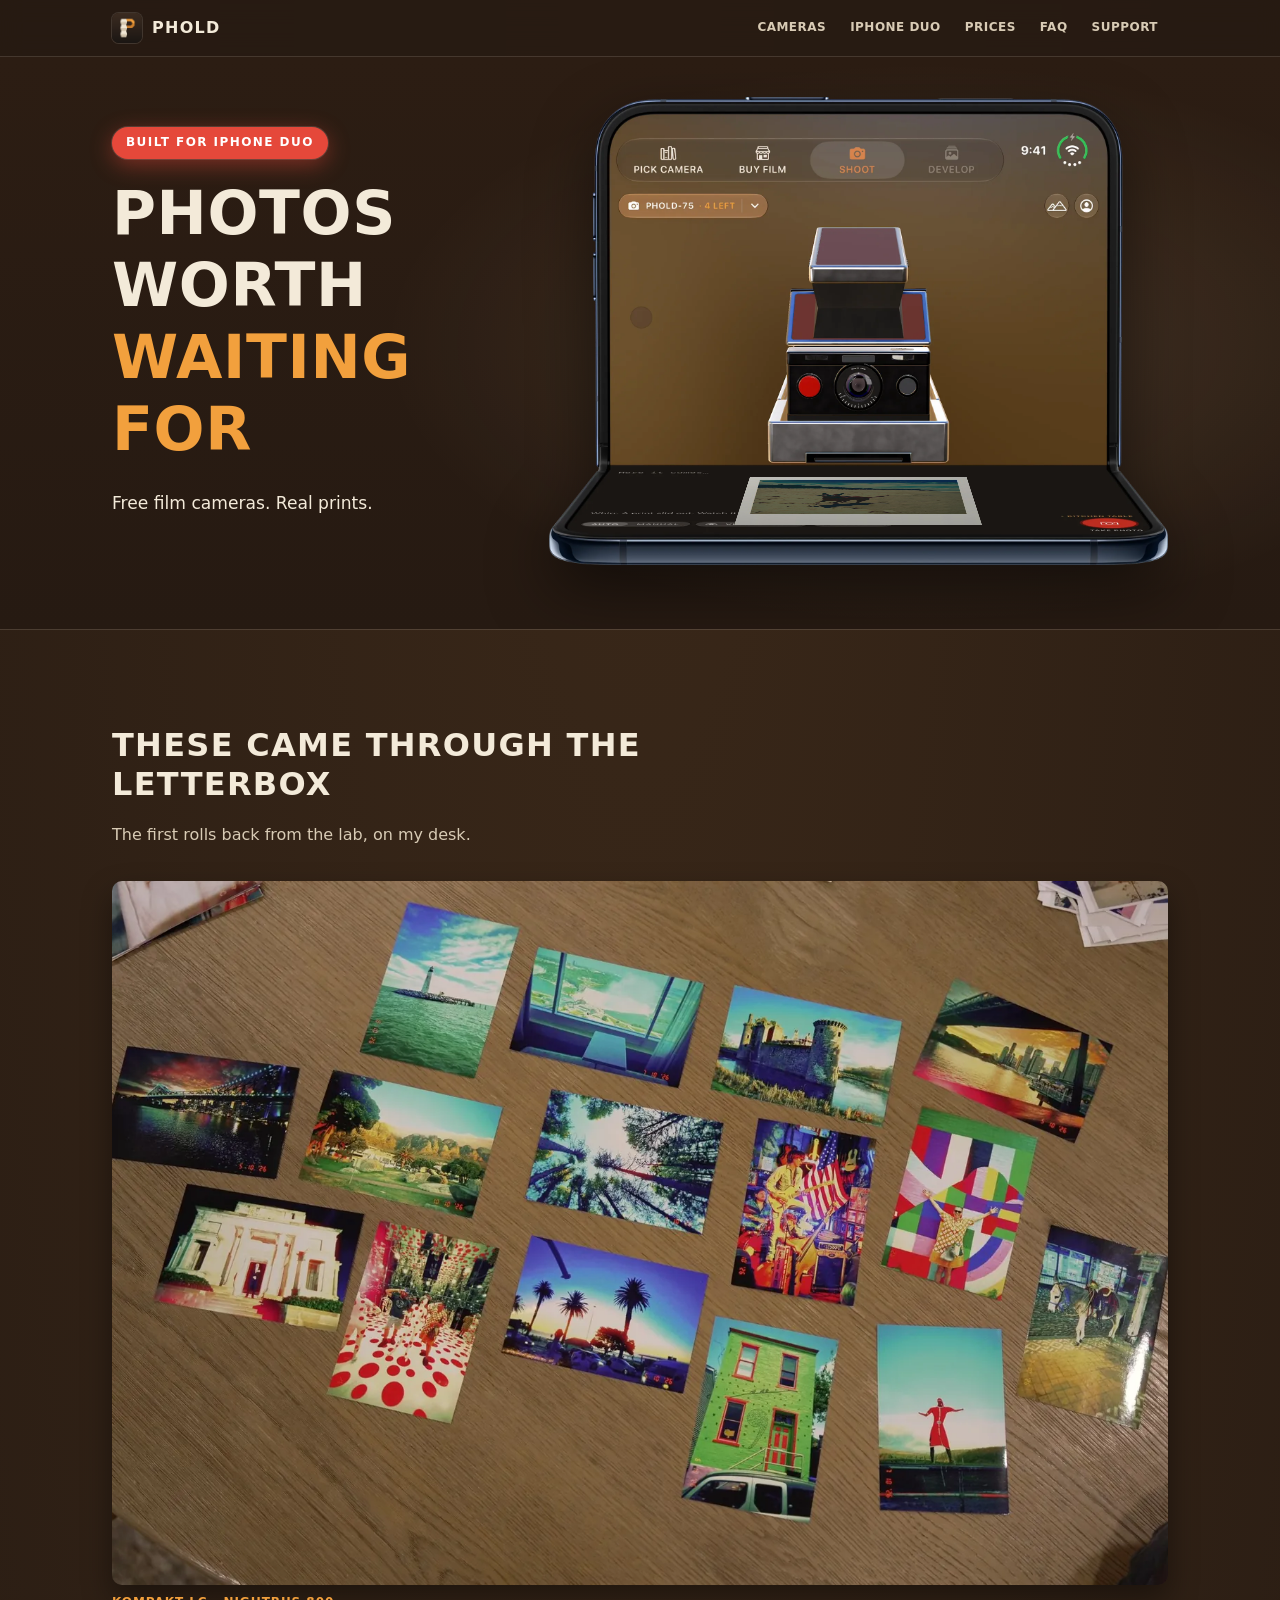
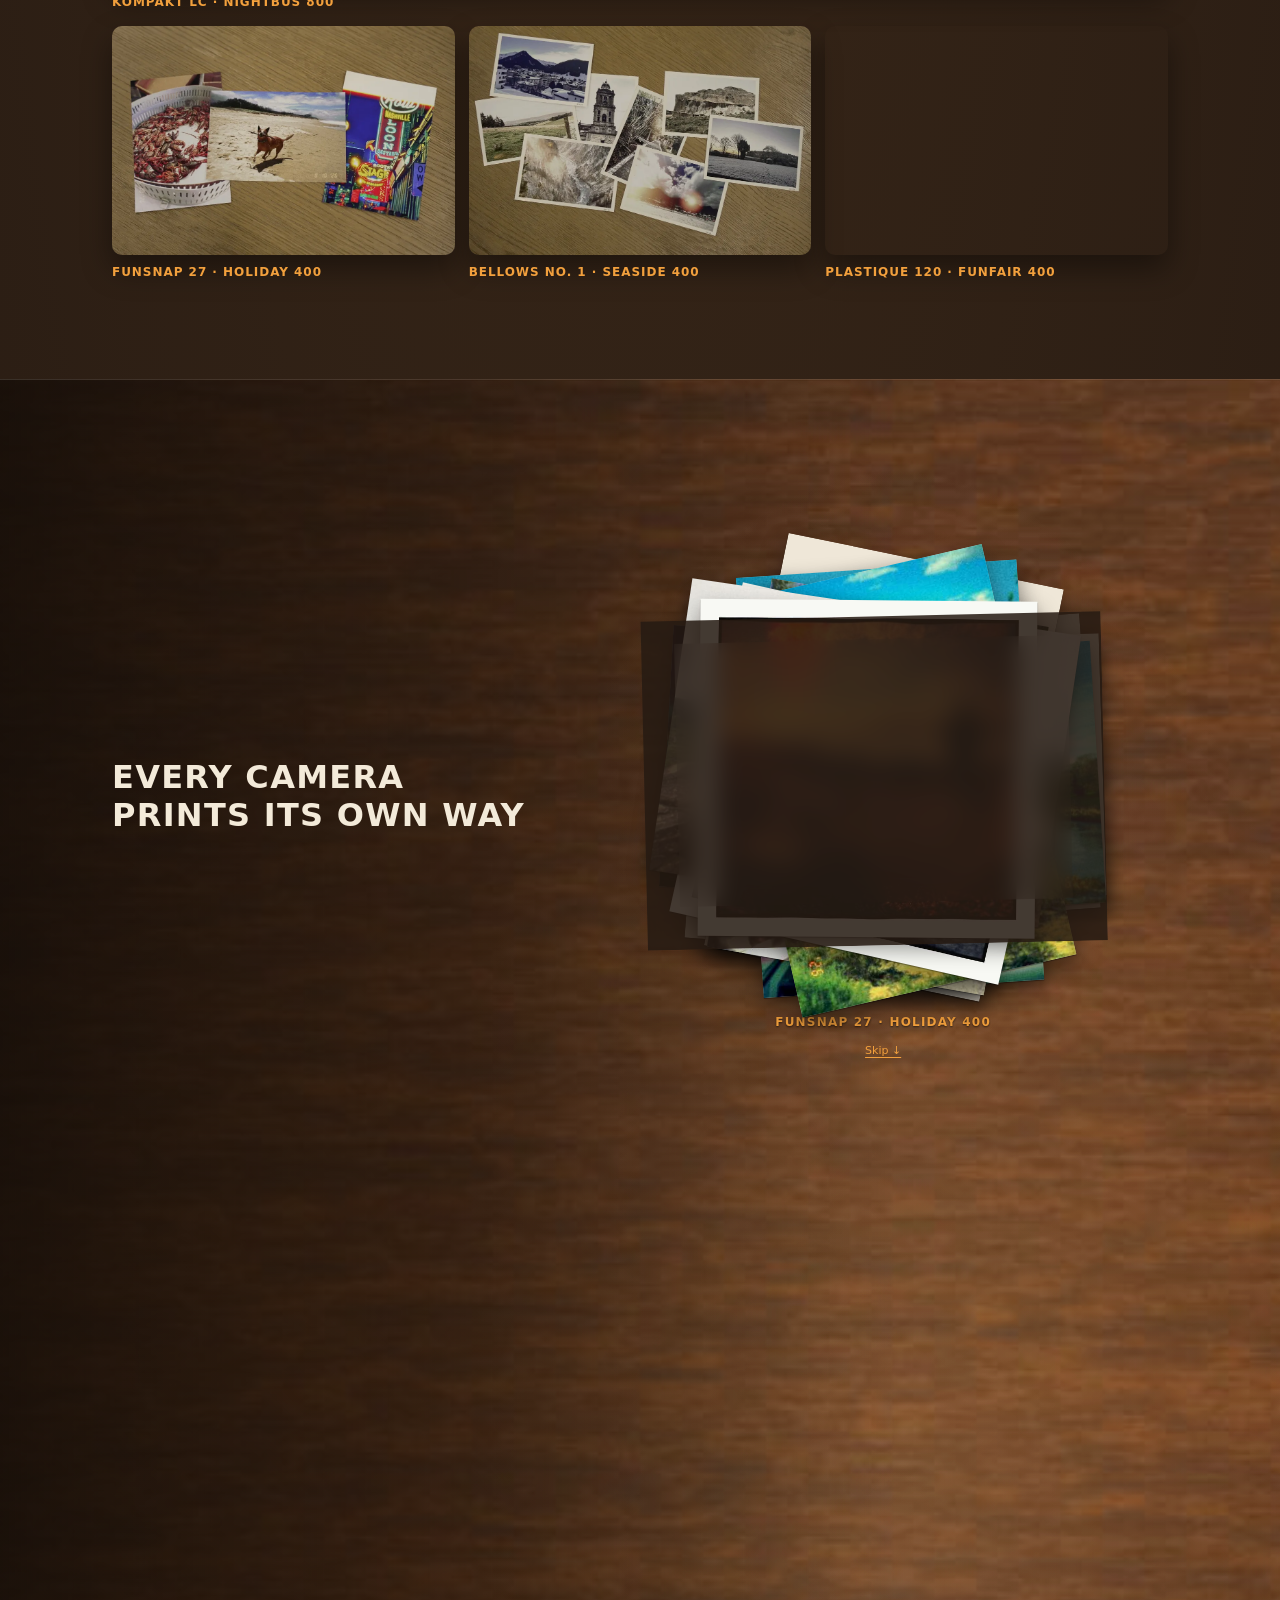
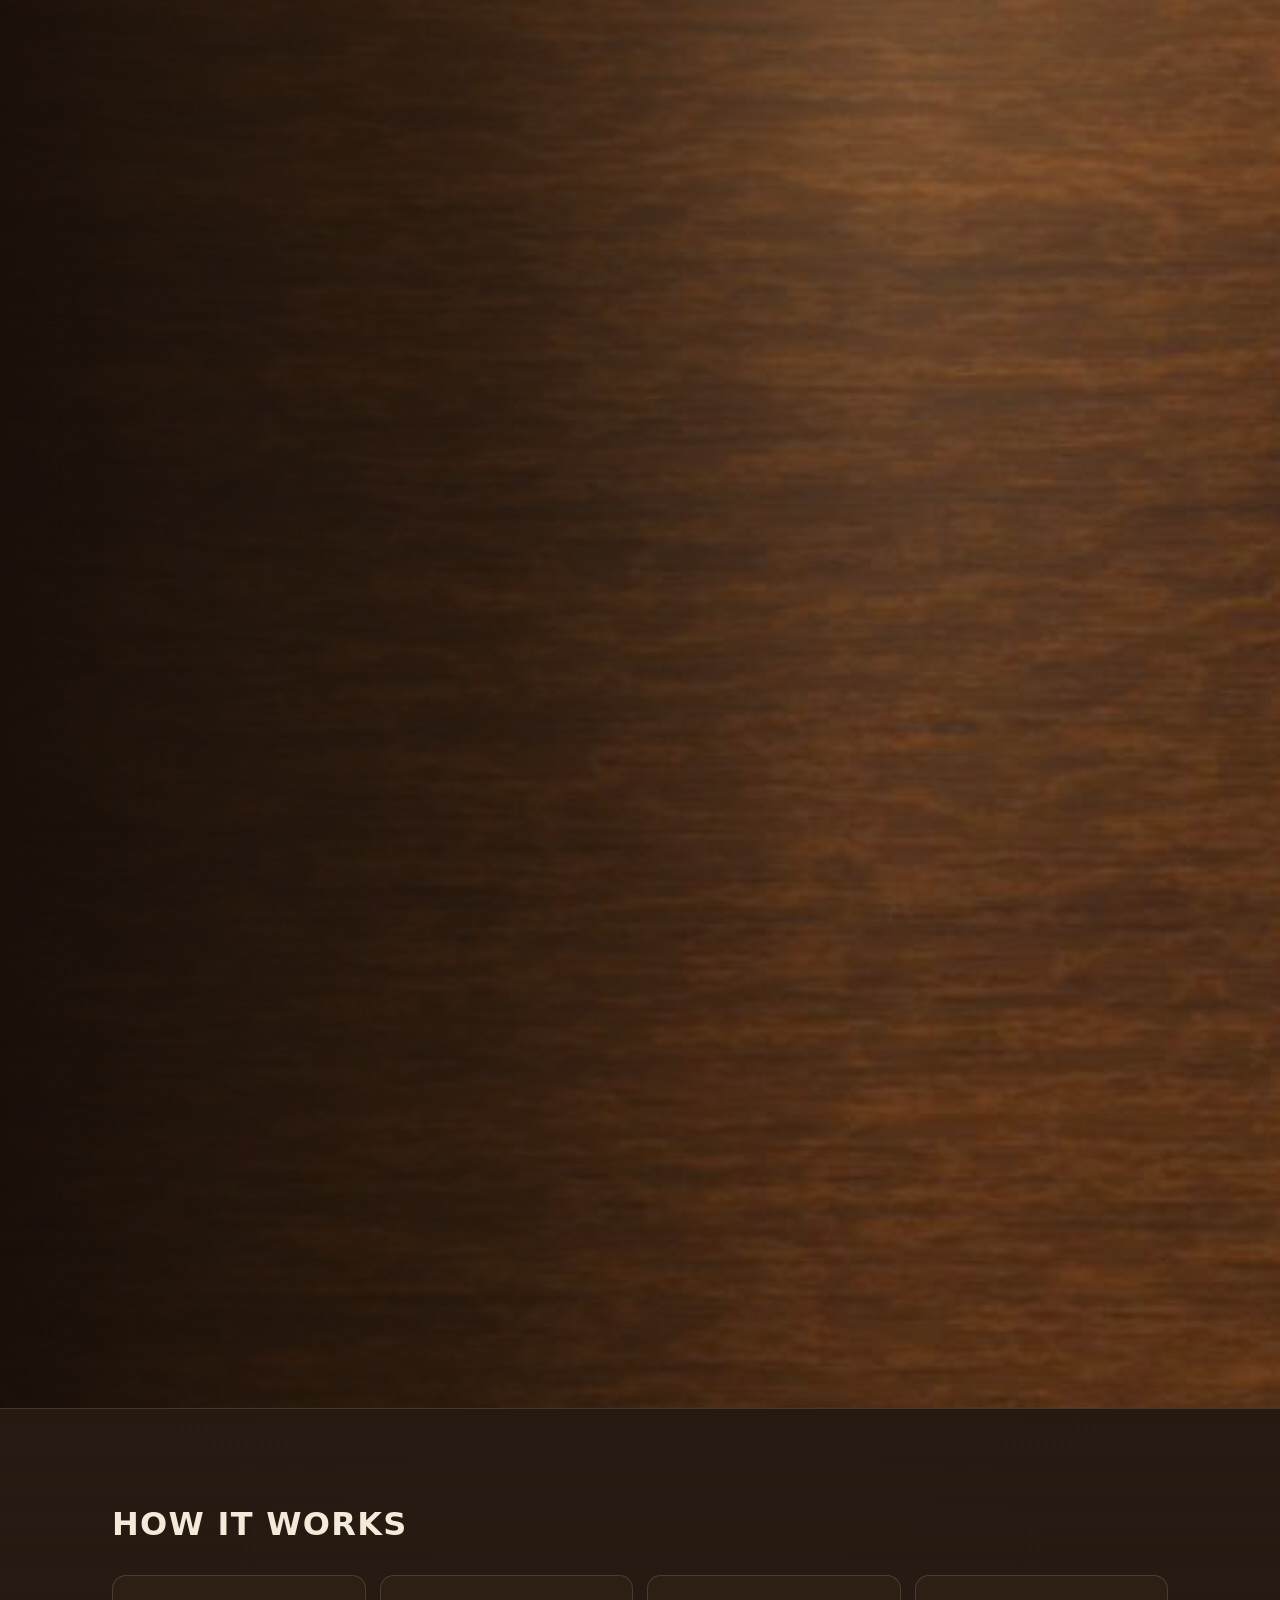
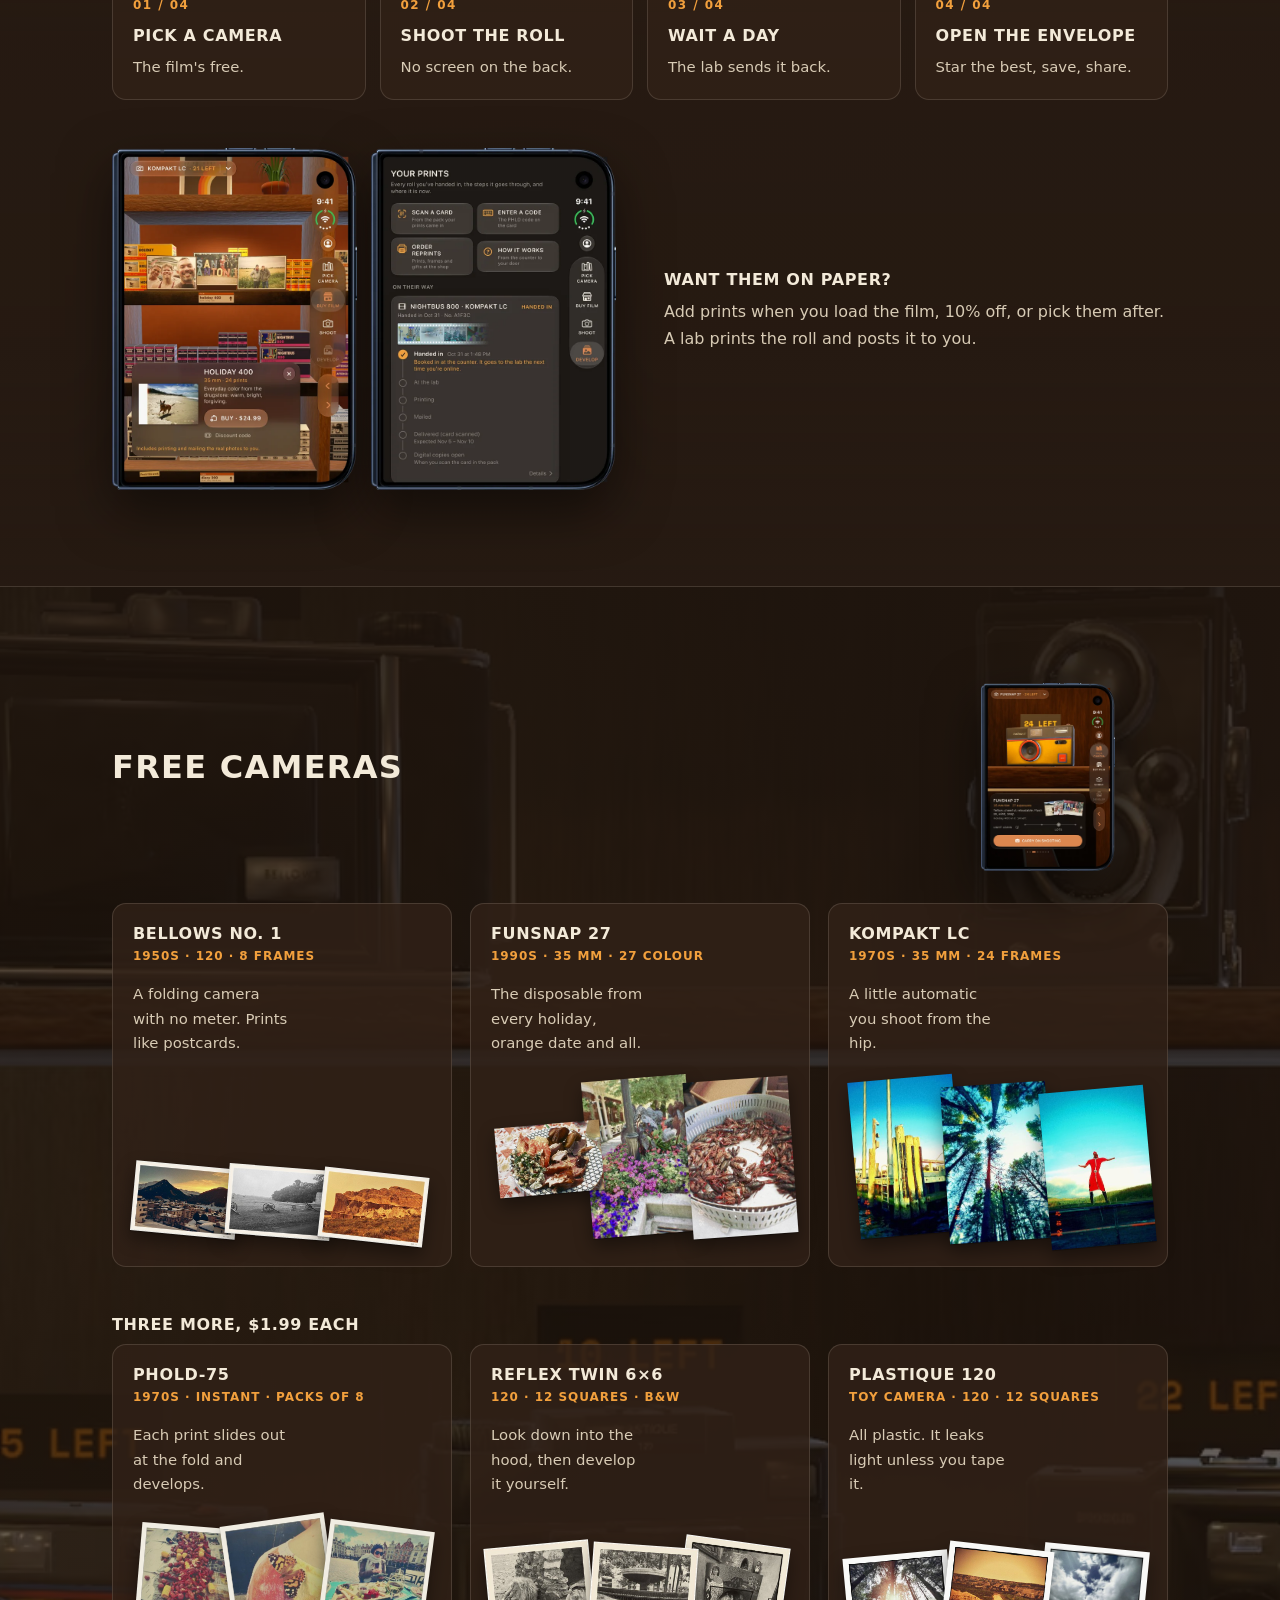
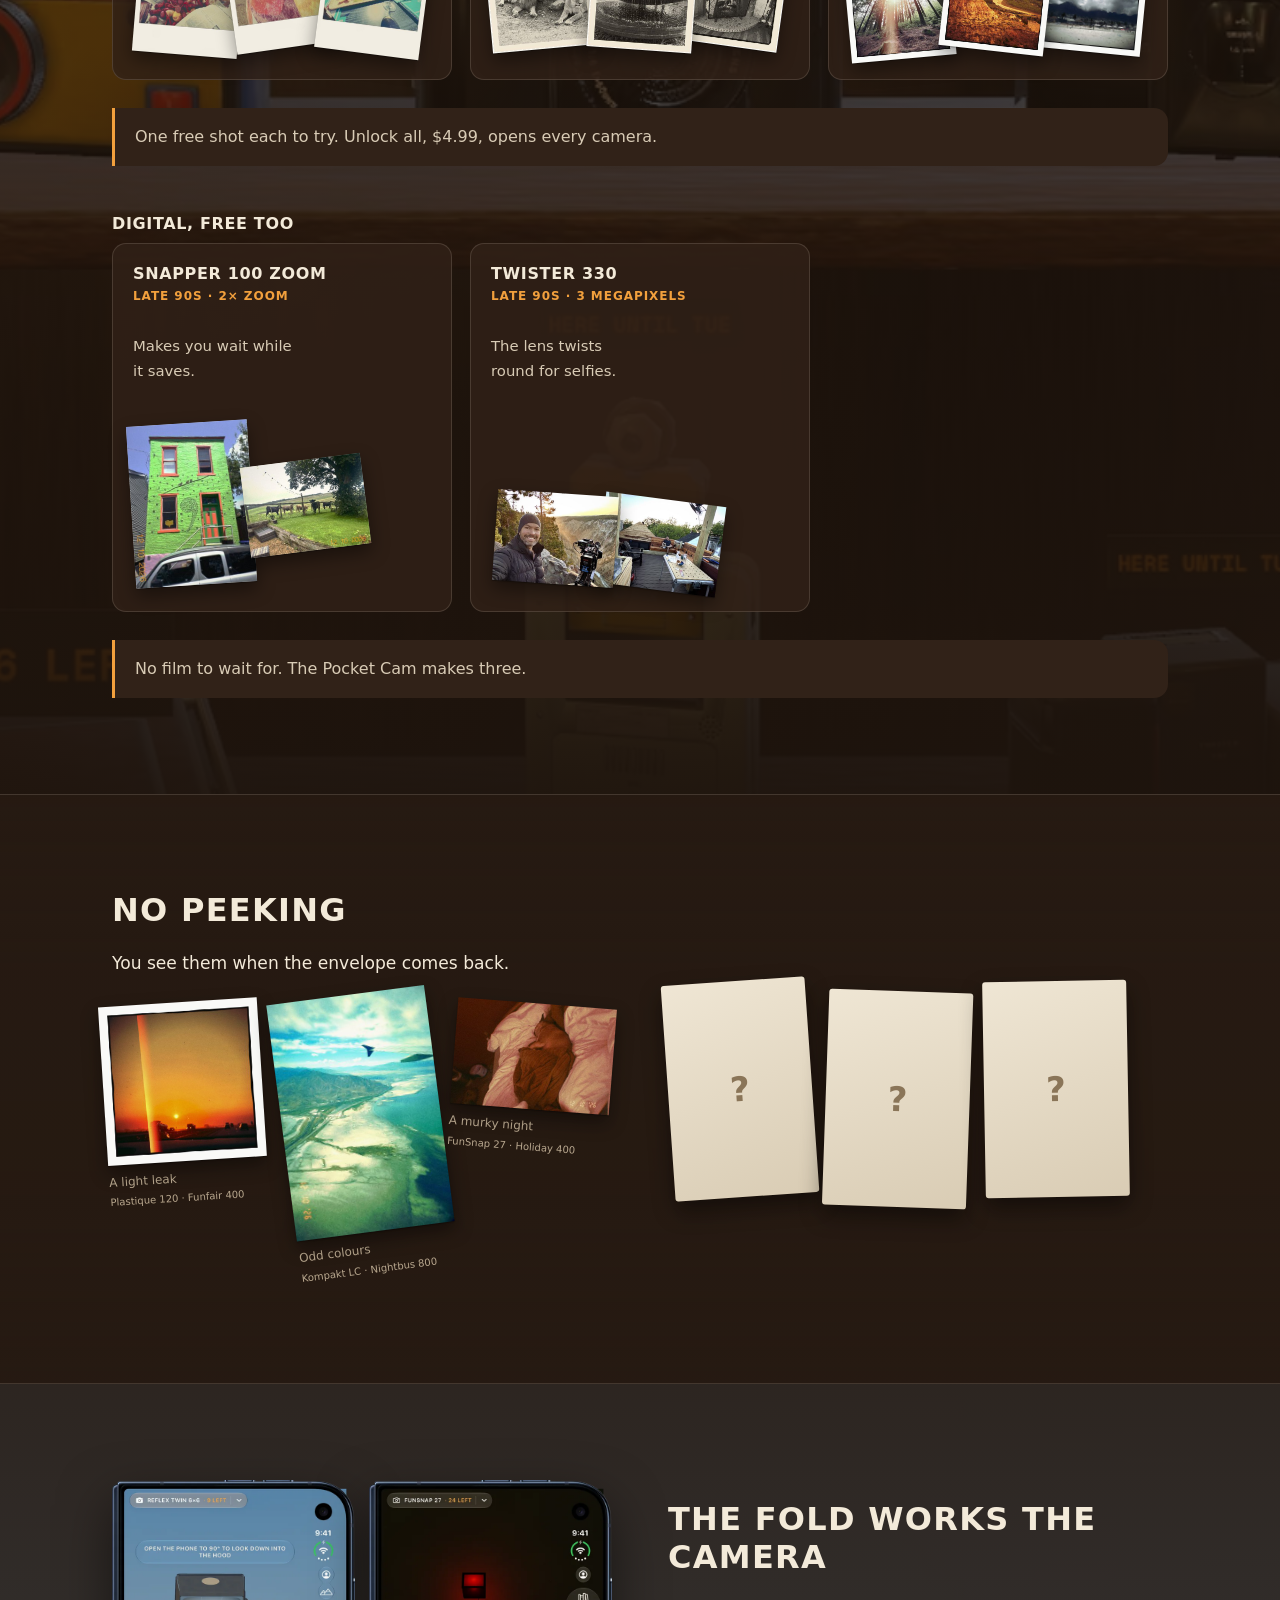
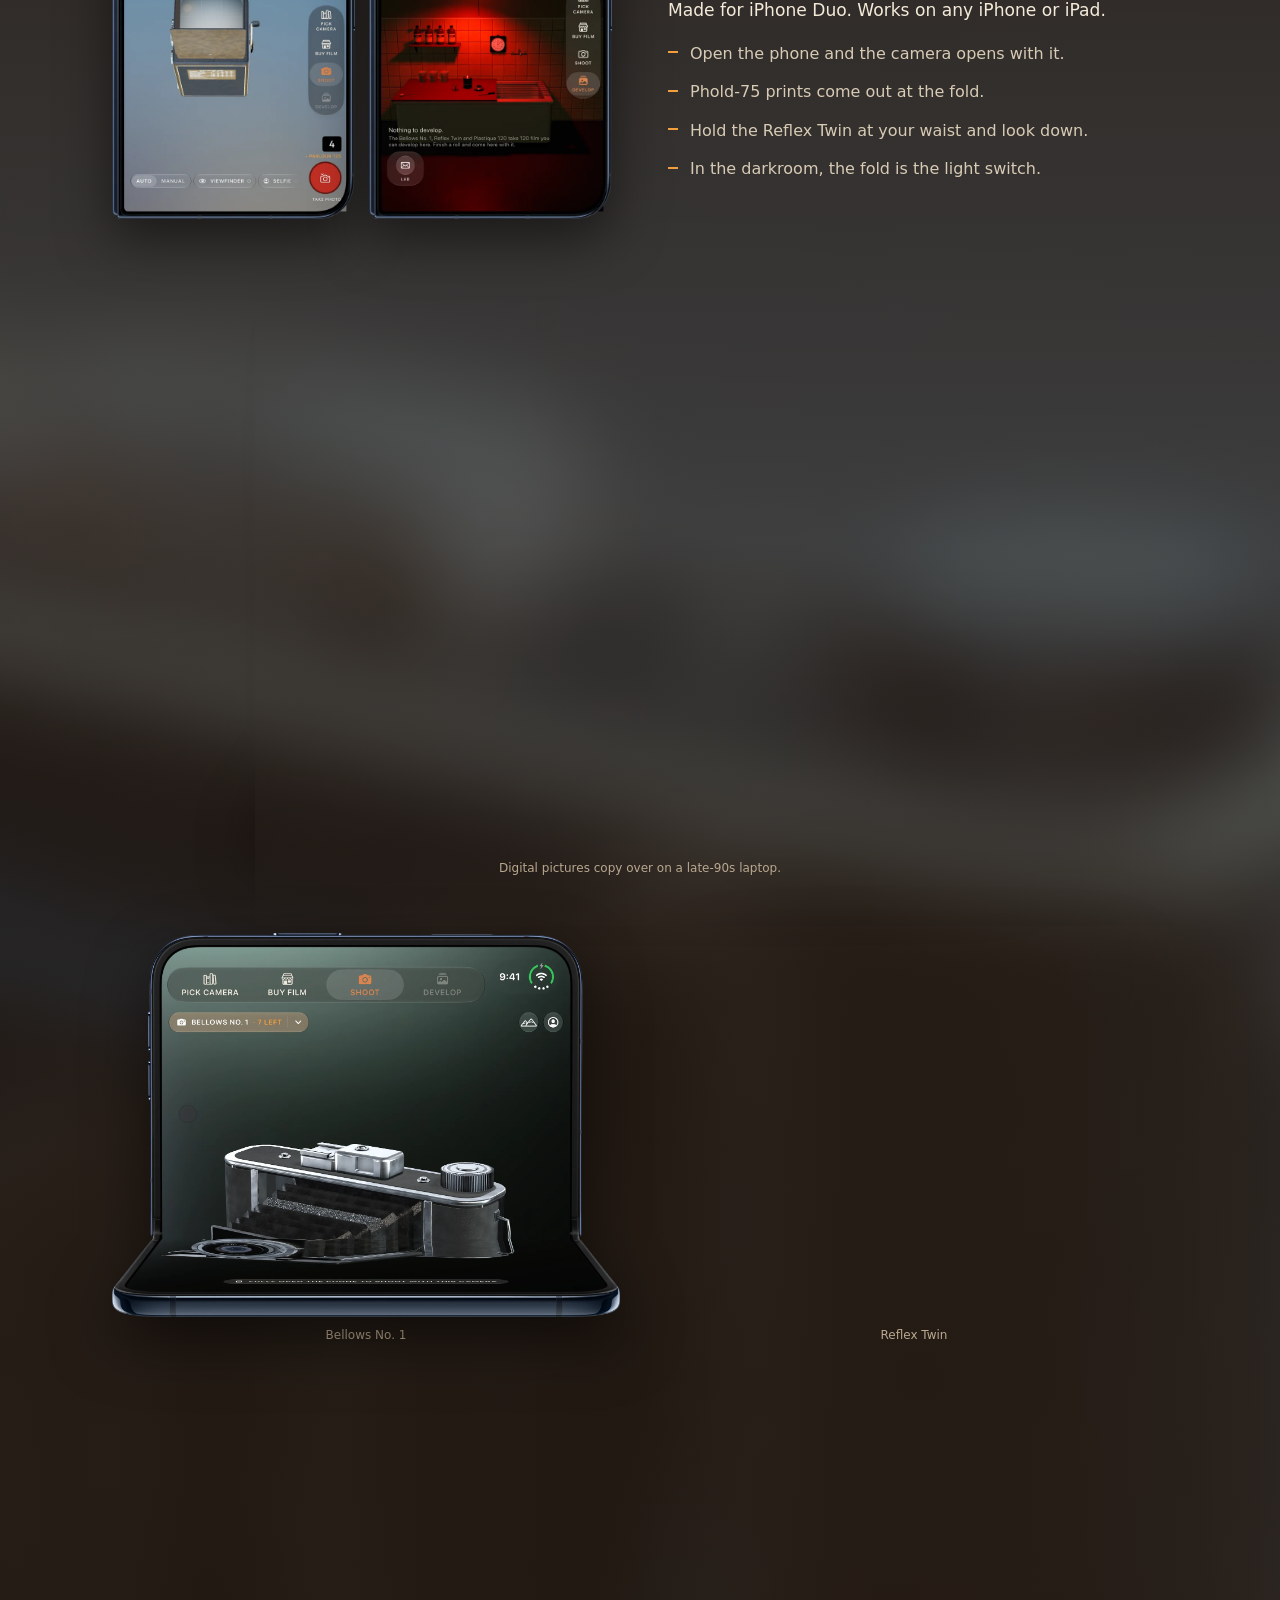
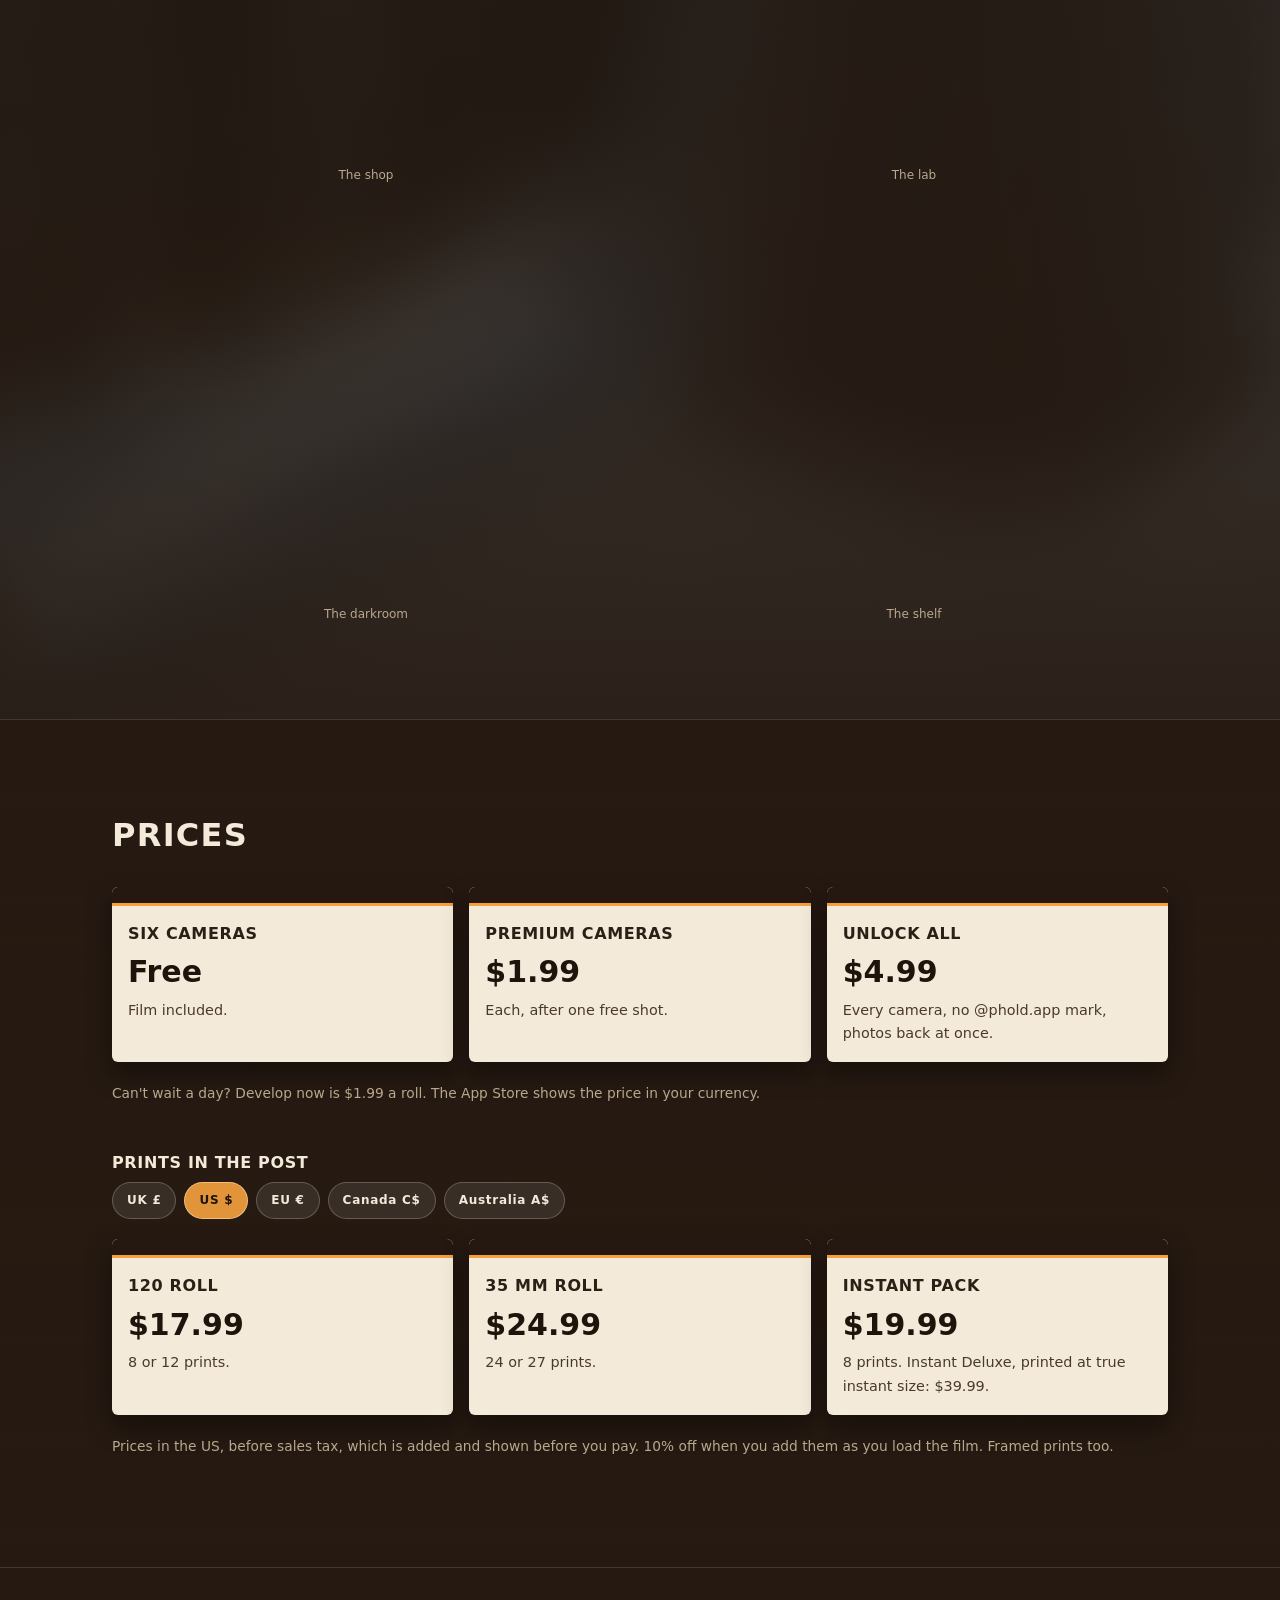
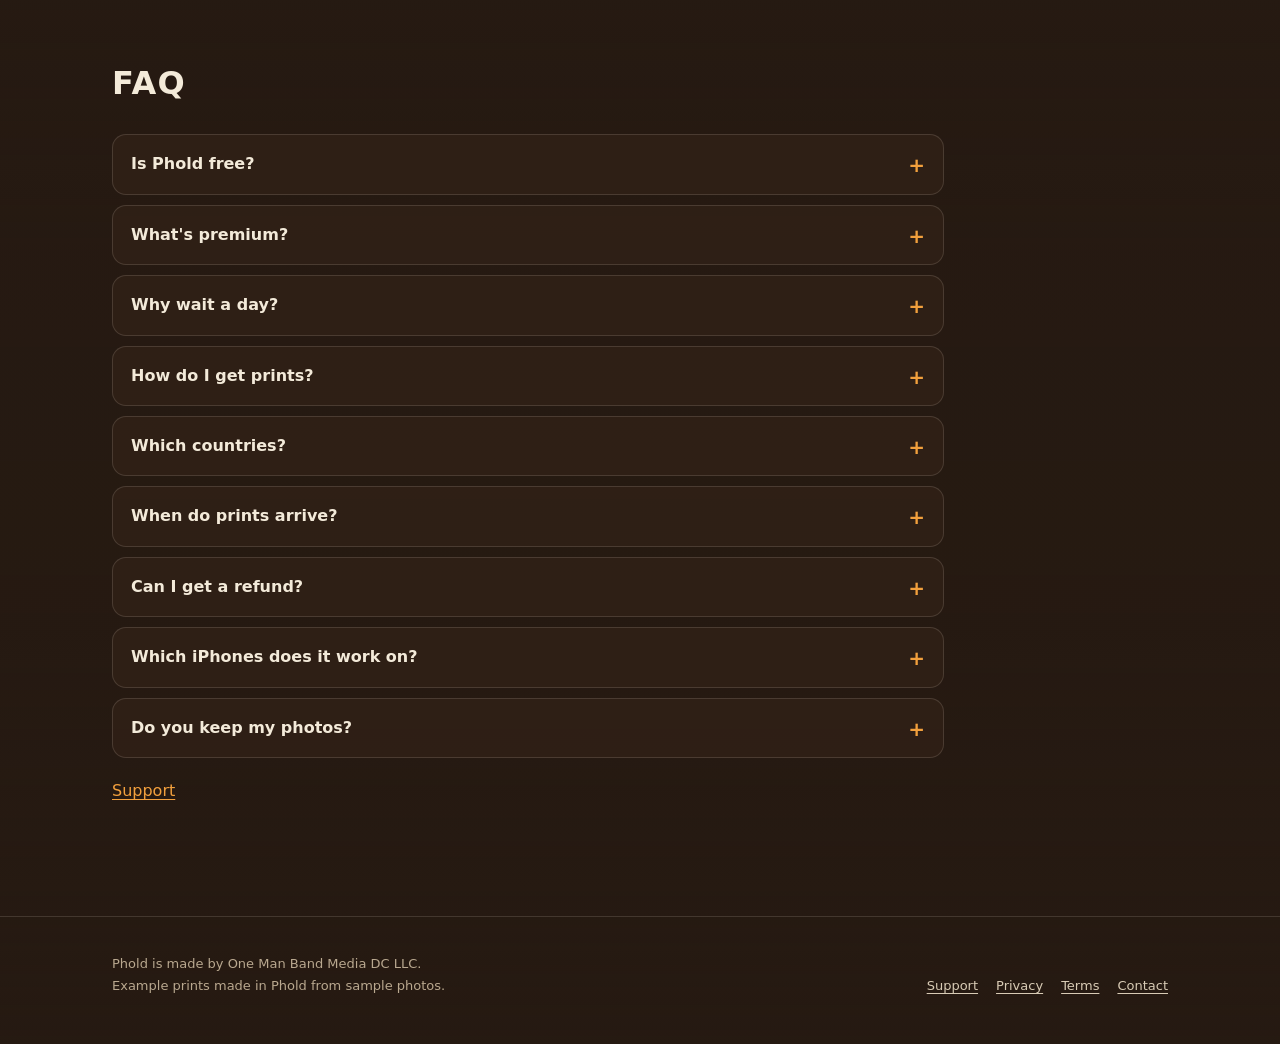
==== commit bc8faf79: "phold.photo 2026-11-10" ====
--- a/index.html
+++ b/index.html
@@ -4,17 +4,17 @@
 <meta charset="utf-8">
 <meta name="viewport" content="width=device-width, initial-scale=1">
 <title>Phold · Photos worth waiting for</title>
-<meta name="description" content="Phold is an iPhone app of old film cameras. Buy a roll, shoot it, hand it in, and every film photo comes back as a real print, posted to you.">
+<meta name="description" content="Free film cameras for iPhone. Shoot a roll, the lab sends it back in a day, and you open the envelope. Real prints in the post, if you want them.">
 <meta name="theme-color" content="#261a12">
 <link rel="icon" href="favicon.ico" sizes="any">
 <link rel="icon" type="image/png" sizes="32x32" href="favicon-32.png">
 <link rel="apple-touch-icon" href="apple-touch-icon.png">
-<link rel="stylesheet" href="style.css?v=20261031e">
+<link rel="stylesheet" href="style.css?v=20261108">
 <link rel="canonical" href="https://phold.photo/">
 <meta property="og:type" content="website">
 <meta property="og:site_name" content="Phold">
 <meta property="og:title" content="Phold · Photos worth waiting for">
-<meta property="og:description" content="Old cameras, one roll at a time. Every film photo comes back as a real print, in the post.">
+<meta property="og:description" content="Free film cameras. Shoot a roll, wait a day for the lab, open the envelope.">
 <meta property="og:url" content="https://phold.photo/">
 <meta property="og:image" content="https://phold.photo/img/og.jpg">
 <meta property="og:image:width" content="1200">
@@ -32,9 +32,8 @@
       PHOLD
     </a>
     <nav class="nav" aria-label="Main">
-      <a class="wide" href="#how">How it works</a>
+      <a class="wide" href="#cameras">Cameras</a>
       <a class="wide" href="#duo">iPhone Duo</a>
-      <a class="wide" href="#cameras">Cameras</a>
       <a href="#prices">Prices</a>
       <a href="#faq">FAQ</a>
       <a href="support.html">Support</a>
@@ -49,15 +48,11 @@
     <div class="hero-text">
       <p class="edge status duo-badge">Built for iPhone Duo</p>
       <h1 id="hero-title">Photos worth <em>waiting for</em></h1>
-      <p class="lede">Not another camera roll of thousands you never look at. Old cameras, one roll at a time, and <strong>every film photo comes back as a real print</strong>, printed by a real lab and posted to your door.</p>
-      <p>Phold is a shelf of old cameras. Pick one, buy a roll of film in a photo shop of its day, shoot it, hand it in. Then wait for the envelope.</p>
-      <p class="duo-line">Open the phone and the camera opens with it. Works on every iPhone and iPad too.</p>
+      <p class="lede">Free film cameras. Real prints.</p>
       <div class="pills">
-        <a class="pill lit" href="#beta">Join the beta</a>
-        <a class="pill" href="#duo">See the fold</a>
-      </div>
-    </div>
-    <figure class="bz bz-hero"><img src="img/duo/duo-p75.webp" width="1800" height="1361" alt="An iPhone Duo half open like a laptop, showing Phold: the Phold-75 instant camera facing you on the upper half, and an instant print coming out at the fold onto the lower half, where it develops" decoding="async"><div class="bz-low" id="duo-low" data-quad="[[9.915, 79.588], [90.085, 79.588], [98.021, 93.468], [1.971, 93.468]]" aria-hidden="true"><div class="duo-tray"><div class="duo-print" id="duo-print"><img src="img/duo/duo-p75-print.jpg" width="522" height="636" alt=""></div></div></div><figcaption>The Phold-75 on iPhone Duo: each print comes out at the fold and develops below it.</figcaption></figure>
+      </div>
+    </div>
+    <figure class="bz bz-hero"><img src="img/duo/duo-p75.webp?v=20261101" width="1800" height="1361" alt="An iPhone Duo half open like a laptop, showing Phold: the Phold-75 instant camera facing you on the upper half, and an instant print coming out at the fold onto the lower half, where it develops" decoding="async"><div class="bz-low" id="duo-low" data-quad="[[9.915, 79.588], [90.085, 79.588], [98.021, 93.468], [1.971, 93.468]]" aria-hidden="true"><div class="duo-tray"><div class="duo-print" id="duo-print"><img src="img/duo/duo-p75-print.jpg" width="522" height="636" alt=""></div></div></div></figure>
   </div>
 <script>(function(){var box=document.getElementById('duo-low'),p=document.getElementById('duo-print');if(!box||!p)return;
 var Q=JSON.parse(box.dataset.quad),LW=1000,LH=1000*1426/2007;box.style.width=LW+'px';box.style.height=LH+'px';
@@ -79,15 +74,12 @@
 <section class="real" id="real" aria-labelledby="real-title">
   <div class="wrap">
     <div class="section-head">
-      <p class="edge">Real prints, real post</p>
       <h2 id="real-title">These came through the letterbox</h2>
-      <p>Photographed on our desk the day they arrived: the first rolls back from the lab. Every roll you shoot in Phold comes back like this.</p>
+      <p>The first rolls back from the lab, on my desk.</p>
     </div>
     <div class="real-grid">
       <figure class="r-lead"><img src="img/real/kompakt-nightbus.webp" width="1500" height="1000" loading="lazy" decoding="async" alt="Sixteen Kompakt LC prints laid out on a wooden table in saturated colour: a lighthouse, a castle, palm trees, a green house, a figure in red with arms wide"><figcaption>Kompakt LC · Nightbus 800</figcaption></figure>
       <figure><img src="img/real/funsnap-holiday.webp" width="1000" height="667" loading="lazy" decoding="async" alt="Three FunSnap 27 prints on a table: crawfish in a basket, a dog running on a beach with a stick and an orange date in the corner, neon signs in Nashville"><figcaption>FunSnap 27 · Holiday 400</figcaption></figure>
-      <figure><img src="img/real/reflextwin-seaside.webp" width="1000" height="655" loading="lazy" decoding="async" alt="Three square colour Reflex Twin prints with black borders: bison on a prairie, a bride and groom between stone columns, white flowers among leaves"><figcaption>Reflex Twin 6×6 · Seaside 400</figcaption></figure>
-      <figure><img src="img/real/reflextwin-parlour.webp" width="1000" height="667" loading="lazy" decoding="async" alt="Three square black-and-white Reflex Twin prints: a lighthouse on a rock, a bride and groom, an old machine against a brick wall"><figcaption>Reflex Twin 6×6 · Parlour 125</figcaption></figure>
       <figure><img src="img/real/bellows-seaside.webp" width="1000" height="667" loading="lazy" decoding="async" alt="Eight Bellows No. 1 postcard prints scattered on a table: snowy mountains over a town, a church tower, a canyon, a sun flare over a field"><figcaption>Bellows No. 1 · Seaside 400</figcaption></figure>
       <figure><img src="img/real/plastique-funfair.webp" width="1000" height="667" loading="lazy" decoding="async" alt="Six square Plastique 120 prints in warm reds and golds: a brick building, flowers, giant painted letters, a couple in a field, a sunset over water"><figcaption>Plastique 120 · Funfair 400</figcaption></figure>
     </div>
@@ -97,23 +89,20 @@
 <section class="pile-sec" id="prints" aria-labelledby="prints-title">
   <div class="wrap hero-grid">
     <div class="hero-text">
-      <p class="edge">From the app's own cameras</p>
-      <h2 id="prints-title">Every roll comes back as real prints</h2>
-      <p>Each camera prints its own way: deckled postcards, glossy 6×4s with an orange date, instant cards. These are prints from Phold, made from real photos.</p>
+      <h2 id="prints-title">Every camera prints its own way</h2>
     </div>
     <div class="pile-track" style="--n:14;--k:6">
       <div class="pile-stage">
                 <div class="pile-wrap">
-          <div class="pile" id="pile" role="group" aria-label="A pile of prints from Phold's cameras: scroll to go through them, tap one to see it bigger"><noscript><figure class="pp rolls" style="--i:0;--z:14;--pw:60%;--dx:-0.4%;--dy:1.9%;--r:1.3deg" data-c="Kompakt LC · Nightbus 800"><a href="img/pile/full/neon-street-kompakt.jpg"><img class="print" src="img/pile/neon-street-kompakt.jpg" width="427" height="640" alt="Neon signs on a street at night, Kompakt LC print on Nightbus 800"></a></figure><figure class="pp rolls" style="--i:1;--z:13;--pw:84%;--dx:-5.0%;--dy:-5.9%;--r:-3.3deg" data-c="FunSnap 27 · Holiday 400"><a href="img/pile/full/beach-dog-stick-funSnap.jpg"><img class="print" src="img/pile/beach-dog-stick-funSnap.jpg" width="640" height="427" alt="A dog running with a stick on the beach, FunSnap 27 print on Holiday 400"></a></figure><figure class="pp rolls" style="--i:2;--z:12;--pw:72%;--dx:-3.2%;--dy:3.7%;--r:5.0deg" data-c="Plastique 120 · Funfair 400"><a href="img/pile/full/beach-sunrise-plastique.jpg"><img class="print" src="img/pile/beach-sunrise-plastique.jpg" width="640" height="640" alt="The sun rising over the sea from an empty beach, Plastique 120 print on Funfair 400"></a></figure><figure class="pp rolls" style="--i:3;--z:11;--pw:84%;--dx:1.4%;--dy:0.7%;--r:4.2deg" data-c="Kompakt LC · Nightbus 800"><a href="img/pile/full/bridge-night-lights-kompakt.jpg"><img class="print" src="img/pile/bridge-night-lights-kompakt.jpg" width="640" height="427" alt="A lit bridge over a dark river at night, Kompakt LC print on Nightbus 800"></a></figure><figure class="pp rolls" style="--i:4;--z:10;--pw:60%;--dx:-5.0%;--dy:-0.7%;--r:-8.8deg" data-c="Phold-75 · Kitchen Table"><a href="img/pile/full/zinnia-vases-fold70.jpg"><img class="print" src="img/pile/zinnia-vases-fold70.jpg" loading="lazy" width="522" height="640" alt="Zinnias in jam-jar vases, Phold-75 print on Kitchen Table"></a></figure><figure class="pp rolls" style="--i:5;--z:9;--pw:60%;--dx:5.7%;--dy:-5.3%;--r:8.3deg" data-c="FunSnap 27 · Nightbus 800"><a href="img/pile/full/mirror-room-dots-funSnap.jpg"><img class="print" src="img/pile/mirror-room-dots-funSnap.jpg" loading="lazy" width="427" height="640" alt="A mirrored room of red polka dots, FunSnap 27 print on Nightbus 800"></a></figure><figure class="pp" style="--i:7;--z:7;--pw:60%;--dx:-1.3%;--dy:4.1%;--r:-12.5deg" data-c="Snapper 100 Zoom · digital"><a href="img/pile/full/street-flowers-dc21.jpg"><img class="print" src="img/pile/street-flowers-dc21.jpg" loading="lazy" width="480" height="640" alt="Pink flowers along a sunny street, a Snapper 100 Zoom picture"></a></figure><figure class="pp" style="--i:8;--z:6;--pw:84%;--dx:-6.1%;--dy:5.0%;--r:0.2deg" data-c="Daisy 200 Zoom · digital"><a href="img/pile/full/niagara-boat-selfie-c20.jpg"><img class="print" src="img/pile/niagara-boat-selfie-c20.jpg" loading="lazy" width="640" height="480" alt="A soaked selfie on the boat below the falls, a Daisy 200 Zoom picture"></a></figure><figure class="pp" style="--i:9;--z:5;--pw:84%;--dx:-5.7%;--dy:5.8%;--r:11.6deg" data-c="Twister 330 · digital"><a href="img/pile/full/lake-hikers-dog-swivel990.jpg"><img class="print" src="img/pile/lake-hikers-dog-swivel990.jpg" loading="lazy" width="640" height="480" alt="Two hikers and a dog above a lake, a Twister 330 picture"></a></figure><figure class="pp" style="--i:10;--z:4;--pw:60%;--dx:-5.4%;--dy:-0.9%;--r:-9.5deg" data-c="Bellows No. 1 · Funfair 400"><a href="img/pile/full/brick-corner-golden-bellows.jpg"><img class="print" src="img/pile/brick-corner-golden-bellows.jpg" loading="lazy" width="427" height="640" alt="A red-brick corner in golden light, Bellows No. 1 print on Funfair 400"></a></figure><figure class="pp" style="--i:11;--z:3;--pw:72%;--dx:-2.6%;--dy:1.5%;--r:-8.7deg" data-c="Reflex Twin 6×6 · Parlour 125"><a href="img/pile/full/kookaburra-reflexTwin.jpg"><img class="print" src="img/pile/kookaburra-reflexTwin.jpg" loading="lazy" width="640" height="640" alt="A kookaburra on a balcony rail, Reflex Twin 6×6 print on Parlour 125"></a></figure><figure class="pp" style="--i:13;--z:1;--pw:72%;--dx:4.4%;--dy:-1.2%;--r:-2.1deg" data-c="Plastique 120 · Funfair 400"><a href="img/pile/full/rapeseed-couple-plastique.jpg"><img class="print" src="img/pile/rapeseed-couple-plastique.jpg" loading="lazy" width="640" height="640" alt="A couple hugging in a rapeseed field, Plastique 120 print on Funfair 400"></a></figure></noscript></div>
+          <div class="pile" id="pile" role="group" aria-label="A pile of prints from Phold's cameras: scroll to go through them, tap one to see it bigger"><noscript><figure class="pp rolls" style="--i:0;--z:14;--pw:60%;--dx:-0.4%;--dy:1.9%;--r:1.3deg" data-c="Kompakt LC · Nightbus 800"><a href="img/pile/full/neon-street-kompakt.jpg"><img class="print" src="img/pile/neon-street-kompakt.jpg" width="427" height="640" alt="Neon signs on a street at night, Kompakt LC print on Nightbus 800"></a></figure><figure class="pp rolls" style="--i:1;--z:13;--pw:84%;--dx:-5.0%;--dy:-5.9%;--r:-3.3deg" data-c="FunSnap 27 · Holiday 400"><a href="img/pile/full/beach-dog-stick-funSnap.jpg"><img class="print" src="img/pile/beach-dog-stick-funSnap.jpg" width="640" height="427" alt="A dog running with a stick on the beach, FunSnap 27 print on Holiday 400"></a></figure><figure class="pp rolls" style="--i:2;--z:12;--pw:72%;--dx:-3.2%;--dy:3.7%;--r:5.0deg" data-c="Plastique 120 · Funfair 400"><a href="img/pile/full/beach-sunrise-plastique.jpg"><img class="print" src="img/pile/beach-sunrise-plastique.jpg" width="640" height="640" alt="The sun rising over the sea from an empty beach, Plastique 120 print on Funfair 400"></a></figure><figure class="pp rolls" style="--i:3;--z:11;--pw:84%;--dx:1.4%;--dy:0.7%;--r:4.2deg" data-c="Kompakt LC · Nightbus 800"><a href="img/pile/full/bridge-night-lights-kompakt.jpg"><img class="print" src="img/pile/bridge-night-lights-kompakt.jpg" width="640" height="427" alt="A lit bridge over a dark river at night, Kompakt LC print on Nightbus 800"></a></figure><figure class="pp rolls" style="--i:4;--z:10;--pw:60%;--dx:-5.0%;--dy:-0.7%;--r:-8.8deg" data-c="Phold-75 · Kitchen Table"><a href="img/pile/full/zinnia-vases-fold70.jpg"><img class="print" src="img/pile/zinnia-vases-fold70.jpg" loading="lazy" width="522" height="640" alt="Zinnias in jam-jar vases, Phold-75 print on Kitchen Table"></a></figure><figure class="pp rolls" style="--i:5;--z:9;--pw:60%;--dx:5.7%;--dy:-5.3%;--r:8.3deg" data-c="FunSnap 27 · Nightbus 800"><a href="img/pile/full/mirror-room-dots-funSnap.jpg"><img class="print" src="img/pile/mirror-room-dots-funSnap.jpg" loading="lazy" width="427" height="640" alt="A mirrored room of red polka dots, FunSnap 27 print on Nightbus 800"></a></figure><figure class="pp" style="--i:7;--z:7;--pw:60%;--dx:-1.3%;--dy:4.1%;--r:-12.5deg" data-c="Snapper 100 Zoom · digital"><a href="img/pile/full/street-flowers-dc21.jpg"><img class="print" src="img/pile/street-flowers-dc21.jpg" loading="lazy" width="480" height="640" alt="Pink flowers along a sunny street, a Snapper 100 Zoom picture"></a></figure><figure class="pp" style="--i:9;--z:5;--pw:84%;--dx:-5.7%;--dy:5.8%;--r:11.6deg" data-c="Twister 330 · digital"><a href="img/pile/full/lake-hikers-dog-swivel990.jpg"><img class="print" src="img/pile/lake-hikers-dog-swivel990.jpg" loading="lazy" width="640" height="480" alt="Two hikers and a dog above a lake, a Twister 330 picture"></a></figure><figure class="pp" style="--i:10;--z:4;--pw:60%;--dx:-5.4%;--dy:-0.9%;--r:-9.5deg" data-c="Bellows No. 1 · Funfair 400"><a href="img/pile/full/brick-corner-golden-bellows.jpg"><img class="print" src="img/pile/brick-corner-golden-bellows.jpg" loading="lazy" width="427" height="640" alt="A red-brick corner in golden light, Bellows No. 1 print on Funfair 400"></a></figure><figure class="pp" style="--i:11;--z:3;--pw:72%;--dx:-2.6%;--dy:1.5%;--r:-8.7deg" data-c="Reflex Twin 6×6 · Parlour 125"><a href="img/pile/full/kookaburra-reflexTwin.jpg"><img class="print" src="img/pile/kookaburra-reflexTwin.jpg" loading="lazy" width="640" height="640" alt="A kookaburra on a balcony rail, Reflex Twin 6×6 print on Parlour 125"></a></figure><figure class="pp" style="--i:13;--z:1;--pw:72%;--dx:4.4%;--dy:-1.2%;--r:-2.1deg" data-c="Plastique 120 · Funfair 400"><a href="img/pile/full/rapeseed-couple-plastique.jpg"><img class="print" src="img/pile/rapeseed-couple-plastique.jpg" loading="lazy" width="640" height="640" alt="A couple hugging in a rapeseed field, Plastique 120 print on Funfair 400"></a></figure></noscript></div>
           <p class="pile-cap" id="pile-cap" aria-live="polite">Kompakt LC · Nightbus 800</p>
-          <div class="pile-nav" id="pile-nav" hidden><button type="button" id="pile-prev" aria-label="Previous print">‹</button><span class="pile-hint">Swipe or tap the print</span><button type="button" id="pile-next" aria-label="Next print">›</button></div>
-          <p class="pile-hint pile-scroll" aria-hidden="true">Scroll to go through the pile · <a href="#how">skip ↓</a></p>
-        </div>
-      </div>
-    </div>
-  </div>
-  </div>
-<script type="application/json" id="pile-pool">[["neon-street-kompakt","neon",427,640,"Kompakt LC · Nightbus 800","Neon signs on a street at night, Kompakt LC print on Nightbus 800",1],["beach-dog-stick-funSnap","beach-dog",640,427,"FunSnap 27 · Holiday 400","A dog running with a stick on the beach, FunSnap 27 print on Holiday 400",1],["beach-sunrise-plastique","beach-sunrise",640,640,"Plastique 120 · Funfair 400","The sun rising over the sea from an empty beach, Plastique 120 print on Funfair 400",1],["bridge-night-lights-kompakt","bridge",640,427,"Kompakt LC · Nightbus 800","A lit bridge over a dark river at night, Kompakt LC print on Nightbus 800",1],["zinnia-vases-fold70","zinnias",522,640,"Phold-75 · Kitchen Table","Zinnias in jam-jar vases, Phold-75 print on Kitchen Table",1],["mirror-room-dots-funSnap","dots",427,640,"FunSnap 27 · Nightbus 800","A mirrored room of red polka dots, FunSnap 27 print on Nightbus 800",1],["brick-corner-golden-bellows","brick",427,640,"Bellows No. 1 · Funfair 400","A red-brick corner in golden light, Bellows No. 1 print on Funfair 400",0],["bison-prairie-bellows","bison",640,427,"Bellows No. 1 · Funfair 400","Bison grazing on the prairie, Bellows No. 1 print on Funfair 400",0],["cathedral-tower-bellows","cathedral",427,640,"Bellows No. 1 · Parlour 125","A cathedral bell tower against a blue sky, Bellows No. 1 print on Parlour 125",0],["kookaburra-reflexTwin","kookaburra",640,640,"Reflex Twin 6×6 · Parlour 125","A kookaburra on a balcony rail, Reflex Twin 6×6 print on Parlour 125",0],["mosque-domes-reflexTwin","mosque",640,640,"Reflex Twin 6×6 · Parlour 125","White domes over an arcade, Reflex Twin 6×6 print on Parlour 125",0],["ice-cream-selfie-funSnap","ice-cream",427,640,"FunSnap 27 · Holiday 400","Three friends with ice creams, a selfie, FunSnap 27 print on Holiday 400",0],["tomahawk-steak-funSnap","steak",640,427,"FunSnap 27 · Holiday 400","A big steak on a dinner table, FunSnap 27 print on Holiday 400",0],["rapeseed-friends-funSnap","rapeseed",640,427,"FunSnap 27 · Holiday 400","Two friends in a field of yellow rapeseed, FunSnap 27 print on Holiday 400",0],["band-on-stage-funSnap","band",427,640,"FunSnap 27 · Nightbus 800","A band on a bar stage, FunSnap 27 print on Nightbus 800",0],["mural-arms-wide-kompakt","mural",427,640,"Kompakt LC · Nightbus 800","A woman with arms wide before a colourful mural, Kompakt LC print on Nightbus 800",0],["moated-castle-kompakt","castle",640,427,"Kompakt LC · Nightbus 800","A moated castle under a blue sky, Kompakt LC print on Nightbus 800",0],["giraffe-hills-kompakt","giraffe",427,640,"Kompakt LC · Nightbus 800","A giraffe in the scrub below hills, Kompakt LC print on Nightbus 800",0],["lighthouse-bay-kompakt","lighthouse",427,640,"Kompakt LC · Nightbus 800","A lighthouse on a rock in the bay, Kompakt LC print on Nightbus 800",0],["san-antonio-letters-kompakt","san-antonio",640,427,"Kompakt LC · Holiday 400","Big painted letters and skeleton figures, Kompakt LC print on Holiday 400",0],["monument-night-kompakt","monument",640,427,"Kompakt LC · Nightbus 800","A floodlit monument at night, Kompakt LC print on Nightbus 800",0],["hammock-pines-kompakt","hammock",427,640,"Kompakt LC · Nightbus 800","Feet up in a hammock in the pines, Kompakt LC print on Nightbus 800",0],["green-house-kompakt","green-house",427,640,"Kompakt LC · Nightbus 800","A bright green house with red windows, Kompakt LC print on Nightbus 800",0],["bulldog-hillside-plastique","bulldog",640,640,"Plastique 120 · Funfair 400","A French bulldog looking over the fields, Plastique 120 print on Funfair 400",0],["rocky-shore-sun-plastique","shore",640,640,"Plastique 120 · Funfair 400","A man on a rocky shore under a low sun, Plastique 120 print on Funfair 400",0],["rapeseed-couple-plastique","rapeseed",640,640,"Plastique 120 · Funfair 400","A couple hugging in a rapeseed field, Plastique 120 print on Funfair 400",0],["frosty-park-dawn-plastique","frost",640,640,"Plastique 120 · Seaside 400","A frosty park at sunrise, Plastique 120 print on Seaside 400",0],["bulldog-sofa-fold70","bulldog",522,640,"Phold-75 · Kitchen Table","A French bulldog on the sofa, Phold-75 print on Kitchen Table",0],["waffle-fruit-fold70","waffle",522,640,"Phold-75 · Kitchen Table","A waffle with strawberries and banana, Phold-75 print on Kitchen Table",0],["plane-wing-dawn-fold70","plane-wing",522,640,"Phold-75 · Afterglow","A plane's wing over the land at dawn, Phold-75 print on Afterglow",0],["table-mountain-cloud-fold70","mountains",522,640,"Phold-75 · Afterglow","A cloud spilling over a mountain, Phold-75 print on Afterglow",0],["bakery-counter-dc21","bakery",640,480,"Snapper 100 Zoom · digital","A bakery counter of croissants, a Snapper 100 Zoom picture",0],["statue-couple-dc21","statue",640,480,"Snapper 100 Zoom · digital","A couple beside a statue on a rock, a Snapper 100 Zoom picture",0],["street-flowers-dc21","street-flowers",480,640,"Snapper 100 Zoom · digital","Pink flowers along a sunny street, a Snapper 100 Zoom picture",0],["niagara-boat-selfie-c20","niagara",640,480,"Daisy 200 Zoom · digital","A soaked selfie on the boat below the falls, a Daisy 200 Zoom picture",0],["mosque-portrait-c20","mosque",480,640,"Daisy 200 Zoom · digital","A woman in a headscarf in a white mosque court, a Daisy 200 Zoom picture",0],["shaggy-dog-c20","shaggy-dog",480,640,"Daisy 200 Zoom · digital","A shaggy golden dog at a café, a Daisy 200 Zoom picture",0],["niagara-couple-swivel990","niagara",640,480,"Twister 330 · digital","A couple at the rail above Niagara Falls, a Twister 330 picture",0],["lake-hikers-dog-swivel990","lake",640,480,"Twister 330 · digital","Two hikers and a dog above a lake, a Twister 330 picture",0],["highline-snow-swivel990","highline",640,480,"Twister 330 · digital","A woman on a snowy elevated park, a Twister 330 picture",0]]</script>
+          <div class="pile-nav" id="pile-nav" hidden><button type="button" id="pile-prev" aria-label="Previous print">‹</button><span class="pile-hint">Swipe</span><button type="button" id="pile-next" aria-label="Next print">›</button></div>
+          <p class="pile-hint pile-scroll" aria-hidden="true"><a href="#how">Skip ↓</a></p>
+        </div>
+      </div>
+    </div>
+  </div>
+<script type="application/json" id="pile-pool">[["neon-street-kompakt","neon",427,640,"Kompakt LC · Nightbus 800","Neon signs on a street at night, Kompakt LC print on Nightbus 800",1],["beach-dog-stick-funSnap","beach-dog",640,427,"FunSnap 27 · Holiday 400","A dog running with a stick on the beach, FunSnap 27 print on Holiday 400",1],["beach-sunrise-plastique","beach-sunrise",640,640,"Plastique 120 · Funfair 400","The sun rising over the sea from an empty beach, Plastique 120 print on Funfair 400",1],["bridge-night-lights-kompakt","bridge",640,427,"Kompakt LC · Nightbus 800","A lit bridge over a dark river at night, Kompakt LC print on Nightbus 800",1],["zinnia-vases-fold70","zinnias",522,640,"Phold-75 · Kitchen Table","Zinnias in jam-jar vases, Phold-75 print on Kitchen Table",1],["mirror-room-dots-funSnap","dots",427,640,"FunSnap 27 · Nightbus 800","A mirrored room of red polka dots, FunSnap 27 print on Nightbus 800",1],["brick-corner-golden-bellows","brick",427,640,"Bellows No. 1 · Funfair 400","A red-brick corner in golden light, Bellows No. 1 print on Funfair 400",0],["bison-prairie-bellows","bison",640,427,"Bellows No. 1 · Funfair 400","Bison grazing on the prairie, Bellows No. 1 print on Funfair 400",0],["cathedral-tower-bellows","cathedral",427,640,"Bellows No. 1 · Parlour 125","A cathedral bell tower against a blue sky, Bellows No. 1 print on Parlour 125",0],["kookaburra-reflexTwin","kookaburra",640,640,"Reflex Twin 6×6 · Parlour 125","A kookaburra on a balcony rail, Reflex Twin 6×6 print on Parlour 125",0],["mosque-domes-reflexTwin","mosque",640,640,"Reflex Twin 6×6 · Parlour 125","White domes over an arcade, Reflex Twin 6×6 print on Parlour 125",0],["ice-cream-selfie-funSnap","ice-cream",427,640,"FunSnap 27 · Holiday 400","Three friends with ice creams, a selfie, FunSnap 27 print on Holiday 400",0],["tomahawk-steak-funSnap","steak",640,427,"FunSnap 27 · Holiday 400","A big steak on a dinner table, FunSnap 27 print on Holiday 400",0],["rapeseed-friends-funSnap","rapeseed",640,427,"FunSnap 27 · Holiday 400","Two friends in a field of yellow rapeseed, FunSnap 27 print on Holiday 400",0],["band-on-stage-funSnap","band",427,640,"FunSnap 27 · Nightbus 800","A band on a bar stage, FunSnap 27 print on Nightbus 800",0],["mural-arms-wide-kompakt","mural",427,640,"Kompakt LC · Nightbus 800","A woman with arms wide before a colourful mural, Kompakt LC print on Nightbus 800",0],["moated-castle-kompakt","castle",640,427,"Kompakt LC · Nightbus 800","A moated castle under a blue sky, Kompakt LC print on Nightbus 800",0],["giraffe-hills-kompakt","giraffe",427,640,"Kompakt LC · Nightbus 800","A giraffe in the scrub below hills, Kompakt LC print on Nightbus 800",0],["lighthouse-bay-kompakt","lighthouse",427,640,"Kompakt LC · Nightbus 800","A lighthouse on a rock in the bay, Kompakt LC print on Nightbus 800",0],["san-antonio-letters-kompakt","san-antonio",640,427,"Kompakt LC · Holiday 400","Big painted letters and skeleton figures, Kompakt LC print on Holiday 400",0],["monument-night-kompakt","monument",640,427,"Kompakt LC · Nightbus 800","A floodlit monument at night, Kompakt LC print on Nightbus 800",0],["hammock-pines-kompakt","hammock",427,640,"Kompakt LC · Nightbus 800","Feet up in a hammock in the pines, Kompakt LC print on Nightbus 800",0],["green-house-kompakt","green-house",427,640,"Kompakt LC · Nightbus 800","A bright green house with red windows, Kompakt LC print on Nightbus 800",0],["bulldog-hillside-plastique","bulldog",640,640,"Plastique 120 · Funfair 400","A French bulldog looking over the fields, Plastique 120 print on Funfair 400",0],["rocky-shore-sun-plastique","shore",640,640,"Plastique 120 · Funfair 400","A man on a rocky shore under a low sun, Plastique 120 print on Funfair 400",0],["rapeseed-couple-plastique","rapeseed",640,640,"Plastique 120 · Funfair 400","A couple hugging in a rapeseed field, Plastique 120 print on Funfair 400",0],["frosty-park-dawn-plastique","frost",640,640,"Plastique 120 · Seaside 400","A frosty park at sunrise, Plastique 120 print on Seaside 400",0],["bulldog-sofa-fold70","bulldog",522,640,"Phold-75 · Kitchen Table","A French bulldog on the sofa, Phold-75 print on Kitchen Table",0],["waffle-fruit-fold70","waffle",522,640,"Phold-75 · Kitchen Table","A waffle with strawberries and banana, Phold-75 print on Kitchen Table",0],["plane-wing-dawn-fold70","plane-wing",522,640,"Phold-75 · Afterglow","A plane's wing over the land at dawn, Phold-75 print on Afterglow",0],["table-mountain-cloud-fold70","mountains",522,640,"Phold-75 · Afterglow","A cloud spilling over a mountain, Phold-75 print on Afterglow",0],["bakery-counter-dc21","bakery",640,480,"Snapper 100 Zoom · digital","A bakery counter of croissants, a Snapper 100 Zoom picture",0],["statue-couple-dc21","statue",640,480,"Snapper 100 Zoom · digital","A couple beside a statue on a rock, a Snapper 100 Zoom picture",0],["street-flowers-dc21","street-flowers",480,640,"Snapper 100 Zoom · digital","Pink flowers along a sunny street, a Snapper 100 Zoom picture",0],["niagara-couple-swivel990","niagara",640,480,"Twister 330 · digital","A couple at the rail above Niagara Falls, a Twister 330 picture",0],["lake-hikers-dog-swivel990","lake",640,480,"Twister 330 · digital","Two hikers and a dog above a lake, a Twister 330 picture",0],["highline-snow-swivel990","highline",640,480,"Twister 330 · digital","A woman on a snowy elevated park, a Twister 330 picture",0]]</script>
 <script>(function(){
 var d=document,P=JSON.parse(d.getElementById('pile-pool').textContent),pile=d.getElementById('pile'),cap=d.getElementById('pile-cap'),tr=pile.closest('.pile-track');
 var R=Math.random,sh=function(a){for(var i=a.length-1;i>0;i--){var j=R()*(i+1)|0,t=a[i];a[i]=a[j];a[j]=t}return a};
@@ -141,30 +130,23 @@
 <picture class="backdrop" aria-hidden="true"><source type="image/avif" srcset="img/rooms/shop-blur.avif"><source type="image/webp" srcset="img/rooms/shop-blur.webp"><img src="img/rooms/shop-blur.jpg" alt="" width="1600" height="1225" loading="lazy" decoding="async"></picture>
   <div class="wrap">
     <div class="section-head">
-      <p class="edge">How it works</p>
-      <h2 id="how-title">Pick a camera · Buy film · Shoot · Develop</h2>
-      <p>The four steps along the top of the app, the same as they always were.</p>
+      <h2 id="how-title">How it works</h2>
     </div>
     <ol class="steps">
-      <li><h3>Pick a camera</h3><p>A shelf of cameras from a 1950s folding camera to the late 90s. Each prints its own way.</p></li>
-      <li><h3>Buy film</h3><p>Buy a roll in a photo shop of that camera's day, with Apple Pay. <strong>The price covers developing, printing and posting.</strong></p></li>
-      <li><h3>Shoot</h3><p>Shoot in Auto, or Manual if you want to set it all yourself. No screen on the back, no peeking.</p></li>
-      <li><h3>Develop</h3><p>Hand the roll in at the shop. Develop 120 film yourself in the darkroom. Digital cameras copy onto a late-90s laptop.</p></li>
+      <li><h3>Pick a camera</h3><p>The film's free.</p></li>
+      <li><h3>Shoot the roll</h3><p>No screen on the back.</p></li>
+      <li><h3>Wait a day</h3><p>The lab sends it back.</p></li>
+      <li><h3>Open the envelope</h3><p>Star the best, save, share.</p></li>
     </ol>
 
     <div class="after">
       <div class="shots">
-        <figure class="shot"><img class="bzc" src="img/duo/duo-closed-shop.webp" width="640" height="894" loading="lazy" alt="The app's camera shop: shelves of film boxes, and a roll of Holiday 400 for the Kompakt LC at $24.99 with an example print"><figcaption>Buying film in the shop.</figcaption></figure>
-        <figure class="shot"><img class="bzc" src="img/duo/duo-closed-lab.webp" width="640" height="894" loading="lazy" alt="Your prints in the app: a roll of Nightbus 800 from the Kompakt LC, handed in, with each step to come: at the lab, printing, mailed, delivered"><figcaption>Then follow it to your door.</figcaption></figure>
+        <figure class="shot"><img class="bzc" src="img/duo/duo-closed-shop.webp" width="640" height="894" loading="lazy" alt="The app's camera shop: shelves of film boxes, and a roll of Holiday 400 for the Kompakt LC with its prints, $24.99, and an example print"></figure>
+        <figure class="shot"><img class="bzc" src="img/duo/duo-closed-lab.webp" width="640" height="894" loading="lazy" alt="Your prints in the app: a roll of Nightbus 800 from the Kompakt LC, handed in, with each step to come: at the lab, printing, mailed, delivered"></figure>
       </div>
       <div>
-        <h3 class="edge">After you hand it in</h3>
-        <ul class="post">
-          <li><span aria-hidden="true">✉</span><p><strong>A real lab prints your roll and posts it to your door,</strong> usually one to two weeks after you hand it in.</p></li>
-          <li><span aria-hidden="true">▤</span><p><strong>Then the best bit: opening the envelope.</strong> Every photo on the roll, on real photo paper, with the camera's own look.</p></li>
-          <li><span aria-hidden="true">⌗</span><p><strong>Scan the card inside and your digital copies open in the app,</strong> ready to share. If the card goes astray, you can type its code instead.</p></li>
-          <li><span aria-hidden="true">%</span><p>Opening a roll takes <strong>10% off your next one.</strong></p></li>
-        </ul>
+        <h3>Want them on paper?</h3>
+        <p>Add prints when you load the film, 10% off, or pick them after. A lab prints the roll and posts it to you.</p>
       </div>
     </div>
   </div>
@@ -175,17 +157,15 @@
   <div class="wrap">
     <div class="cams-head">
       <div class="section-head">
-        <p class="edge">The cameras</p>
-        <h2 id="cameras-title">Every camera, its own look</h2>
-        <p>Six film cameras, always on the shelf, and two digital cameras at a time, changing every few days. These are real prints from the app's own cameras. Tap one to see more from that camera.</p>
-      </div>
-      <figure class="phone cam-phone"><img class="bzc" src="img/duo/duo-closed-shelf.webp" width="640" height="894" loading="lazy" alt="The FunSnap 27 on the shelf: a yellow disposable with a red-ringed lens, 24 frames left, and a card with its prints and a Carry on shooting button"><figcaption>The FunSnap 27 on the shelf.</figcaption></figure>
+        <h2 id="cameras-title">Free cameras</h2>
+      </div>
+      <figure class="phone cam-phone"><img class="bzc" src="img/duo/duo-closed-shelf.webp" width="640" height="894" loading="lazy" alt="The FunSnap 27 on the shelf: a yellow disposable with a red-ringed lens, 24 frames left, and a card with its prints and a Carry on shooting button"></figure>
     </div>
 
     <div class="cams">
       <article class="cam" data-cam="bellows">
         <header><h3>Bellows No. 1</h3><span class="meta">1950s · 120 · 8 frames</span></header>
-        <div class="cam-top"><p>A folding camera you open half way. No meter: in Manual you guess the distance and set it from the sunny-day card. Prints like postcards, deckled, the month in the margin.</p><img class="cam-model" src="img/cams/bellows.webp" width="600" height="480" loading="lazy" decoding="async" alt="The Bellows No. 1 opened up: its lens out on the bellows over a fold-down bed, a black body with chrome edges"></div>
+        <div class="cam-top"><p>A folding camera with no meter. Prints like postcards.</p><img class="cam-model" src="img/cams/bellows.webp" width="600" height="480" loading="lazy" decoding="async" alt="The Bellows No. 1 opened up: its lens out on the bellows over a fold-down bed, a black body with chrome edges"></div>
         <div class="prints strewn">
           <a href="img/p/full/alpine-town-snow-bellows.jpg"><img class="print" src="img/p/alpine-town-snow-bellows.jpg" width="400" height="267" loading="lazy" alt="Bellows No. 1 · Funfair 400: a snowy mountain town at dusk"></a>
           <a href="img/p/full/battlefield-cannons-bellows.jpg"><img class="print" src="img/p/battlefield-cannons-bellows.jpg" width="400" height="267" loading="lazy" alt="Bellows No. 1 · Parlour 125: old cannons on a misty battlefield"></a>
@@ -193,9 +173,42 @@
         </div>
       </article>
 
+      <article class="cam" data-cam="funSnap">
+        <header><h3>FunSnap 27</h3><span class="meta">1990s · 35 mm · 27 colour</span></header>
+        <div class="cam-top"><p>The disposable from every holiday, orange date and all.</p><img class="cam-model" src="img/cams/funSnap.webp" width="600" height="480" loading="lazy" decoding="async" alt="The FunSnap 27: a yellow and blue cardboard disposable with a red-ringed lens and a flash window"></div>
+        <div class="prints strewn">
+          <a href="img/p/full/festive-plate-funSnap.jpg"><img class="print" src="img/p/festive-plate-funSnap.jpg" width="400" height="267" loading="lazy" alt="FunSnap 27 · Holiday 400: a festive plate of prawns and ham"></a>
+          <a href="img/p/full/petunia-bed-funSnap.jpg"><img class="print" src="img/p/petunia-bed-funSnap.jpg" width="267" height="400" loading="lazy" alt="FunSnap 27 · Holiday 400: a bed of purple and pink petunias"></a>
+          <a href="img/p/full/crawfish-basket-funSnap.jpg"><img class="print" src="img/p/crawfish-basket-funSnap.jpg" width="267" height="400" loading="lazy" alt="FunSnap 27 · Holiday 400: a basket of crawfish"></a>
+        </div>
+      </article>
+
+      <article class="cam" data-cam="kompakt">
+        <header><h3>Kompakt LC</h3><span class="meta">1970s · 35 mm · 24 frames</span></header>
+        <div class="cam-top"><p>A little automatic you shoot from the hip.</p><img class="cam-model" src="img/cams/kompakt.webp" width="600" height="480" loading="lazy" decoding="async" alt="The Kompakt LC: a small black automatic with a sliding lens cover"></div>
+        <div class="prints strewn">
+          <a href="img/p/full/dock-pilings-kompakt.jpg"><img class="print" src="img/p/dock-pilings-kompakt.jpg" width="267" height="400" loading="lazy" alt="Kompakt LC · Nightbus 800: weathered dock pilings under a blue sky"></a>
+          <a href="img/p/full/pines-from-below-kompakt.jpg"><img class="print" src="img/p/pines-from-below-kompakt.jpg" width="267" height="400" loading="lazy" alt="Kompakt LC · Nightbus 800: pines from below against the sky"></a>
+          <a href="img/p/full/wicker-figure-kompakt.jpg"><img class="print" src="img/p/wicker-figure-kompakt.jpg" width="267" height="400" loading="lazy" alt="Kompakt LC · Nightbus 800: a wicker figure in a red coat, arms out"></a>
+        </div>
+      </article>
+    </div>
+
+    <h3 style="margin-top:48px">Three more, $1.99 each</h3>
+    <div class="cams">
+      <article class="cam" data-cam="fold70">
+        <header><h3>Phold-75</h3><span class="meta">1970s · Instant · packs of 8</span></header>
+        <div class="cam-top"><p>Each print slides out at the fold and develops.</p><img class="cam-model" src="img/cams/fold70.webp" width="600" height="480" loading="lazy" decoding="async" alt="The Phold-75 unfolded: a folding instant camera with a brown leather top and a white base"></div>
+        <div class="prints strewn">
+          <a href="img/p/full/crawfish-boil-fold70.jpg"><img class="print" src="img/p/crawfish-boil-fold70.jpg" width="326" height="400" loading="lazy" alt="Phold-75 · Kitchen Table: a crawfish boil tipped out on newspaper"></a>
+          <a href="img/p/full/butterfly-shoulder-fold70.jpg"><img class="print" src="img/p/butterfly-shoulder-fold70.jpg" width="326" height="400" loading="lazy" alt="Phold-75 · Kitchen Table: a butterfly on a shoulder"></a>
+          <a href="img/p/full/cheese-board-square-fold70.jpg"><img class="print" src="img/p/cheese-board-square-fold70.jpg" width="326" height="400" loading="lazy" alt="Phold-75 · Kitchen Table: a cheese board on a café table on a square"></a>
+        </div>
+      </article>
+
       <article class="cam" data-cam="reflexTwin">
         <header><h3>Reflex Twin 6×6</h3><span class="meta">120 · 12 squares · B&amp;W</span></header>
-        <div class="cam-top"><p>Look down into the hood at the dim, mirrored ground glass. You develop this one yourself, in the darkroom. Warm-tone paper, deckled edge.</p><img class="cam-model" src="img/cams/reflexTwin.webp" width="600" height="480" loading="lazy" decoding="async" alt="The Reflex Twin 6×6: a tall black box with two lenses one above the other and a winding crank at the side"></div>
+        <div class="cam-top"><p>Look down into the hood, then develop it yourself.</p><img class="cam-model" src="img/cams/reflexTwin.webp" width="600" height="480" loading="lazy" decoding="async" alt="The Reflex Twin 6×6: a tall black box with two lenses one above the other and a winding crank at the side"></div>
         <div class="prints strewn">
           <a href="img/p/full/lions-resting-reflexTwin.jpg"><img class="print" src="img/p/lions-resting-reflexTwin.jpg" width="400" height="400" loading="lazy" alt="Reflex Twin 6×6 · Parlour 125: a lion and lioness asleep by a wall"></a>
           <a href="img/p/full/fountain-tiers-reflexTwin.jpg"><img class="print" src="img/p/fountain-tiers-reflexTwin.jpg" width="400" height="400" loading="lazy" alt="Reflex Twin 6×6 · Parlour 125: a tiered stone fountain"></a>
@@ -203,75 +216,38 @@
         </div>
       </article>
 
-      <article class="cam" data-cam="funSnap">
-        <header><h3>FunSnap 27</h3><span class="meta">1990s · 35 mm · 27 colour</span></header>
-        <div class="cam-top"><p>The disposable from every holiday. Glossy 6×4s, an orange date in the corner, harsh flash and murky nights.</p><img class="cam-model" src="img/cams/funSnap.webp" width="600" height="480" loading="lazy" decoding="async" alt="The FunSnap 27: a yellow and blue cardboard disposable with a red-ringed lens and a flash window"></div>
-        <div class="prints strewn">
-          <a href="img/p/full/festive-plate-funSnap.jpg"><img class="print" src="img/p/festive-plate-funSnap.jpg" width="400" height="267" loading="lazy" alt="FunSnap 27 · Holiday 400: a festive plate of prawns and ham"></a>
-          <a href="img/p/full/petunia-bed-funSnap.jpg"><img class="print" src="img/p/petunia-bed-funSnap.jpg" width="267" height="400" loading="lazy" alt="FunSnap 27 · Holiday 400: a bed of purple and pink petunias"></a>
-          <a href="img/p/full/crawfish-basket-funSnap.jpg"><img class="print" src="img/p/crawfish-basket-funSnap.jpg" width="267" height="400" loading="lazy" alt="FunSnap 27 · Holiday 400: a basket of crawfish"></a>
-        </div>
-      </article>
-
-      <article class="cam" data-cam="kompakt">
-        <header><h3>Kompakt LC</h3><span class="meta">1970s · 35 mm · 24 frames</span></header>
-        <div class="cam-top"><p>A little automatic you shoot from the hip. In the dark its shutter stays open. Saturated colour, deep vignette, a red date.</p><img class="cam-model" src="img/cams/kompakt.webp" width="600" height="480" loading="lazy" decoding="async" alt="The Kompakt LC: a small black automatic with a sliding lens cover"></div>
-        <div class="prints strewn">
-          <a href="img/p/full/dock-pilings-kompakt.jpg"><img class="print" src="img/p/dock-pilings-kompakt.jpg" width="267" height="400" loading="lazy" alt="Kompakt LC · Nightbus 800: weathered dock pilings under a blue sky"></a>
-          <a href="img/p/full/pines-from-below-kompakt.jpg"><img class="print" src="img/p/pines-from-below-kompakt.jpg" width="267" height="400" loading="lazy" alt="Kompakt LC · Nightbus 800: pines from below against the sky"></a>
-          <a href="img/p/full/wicker-figure-kompakt.jpg"><img class="print" src="img/p/wicker-figure-kompakt.jpg" width="267" height="400" loading="lazy" alt="Kompakt LC · Nightbus 800: a wicker figure in a red coat, arms out"></a>
-        </div>
-      </article>
-
       <article class="cam" data-cam="plastique">
         <header><h3>Plastique 120</h3><span class="meta">Toy camera · 120 · 12 squares</span></header>
-        <div class="cam-top"><p>All plastic, and the back lets the light in unless you tape it. Heavy vignette, soft corners, leaks, the odd double exposure.</p><img class="cam-model" src="img/cams/plastique.webp" width="600" height="480" loading="lazy" decoding="async" alt="The Plastique 120: a boxy black plastic camera with a big lens and a top viewfinder"></div>
+        <div class="cam-top"><p>All plastic. It leaks light unless you tape it.</p><img class="cam-model" src="img/cams/plastique.webp" width="600" height="480" loading="lazy" decoding="async" alt="The Plastique 120: a boxy black plastic camera with a big lens and a top viewfinder"></div>
         <div class="prints strewn">
           <a href="img/p/full/forest-canopy-plastique.jpg"><img class="print" src="img/p/forest-canopy-plastique.jpg" width="400" height="400" loading="lazy" alt="Plastique 120 · Seaside 400: tall trees seen from the forest floor"></a>
           <a href="img/p/full/badlands-valley-plastique.jpg"><img class="print" src="img/p/badlands-valley-plastique.jpg" width="400" height="400" loading="lazy" alt="Plastique 120 · Funfair 400: a river winding through the badlands"></a>
           <a href="img/p/full/cloud-mountain-beach-plastique.jpg"><img class="print" src="img/p/cloud-mountain-beach-plastique.jpg" width="400" height="400" loading="lazy" alt="Plastique 120 · Seaside 400: clouds rolling over mountains behind a beach"></a>
         </div>
       </article>
-
-      <article class="cam" data-cam="fold70">
-        <header><h3>Phold-75</h3><span class="meta">1970s · Instant · packs of 8</span></header>
-        <div class="cam-top"><p>Each print slides out and develops in front of you, then goes off to the lab to be printed for real. Deluxe packs print at true instant size.</p><img class="cam-model" src="img/cams/fold70.webp" width="600" height="480" loading="lazy" decoding="async" alt="The Phold-75 unfolded: a folding instant camera with a brown leather top and a white base"></div>
-        <div class="prints strewn">
-          <a href="img/p/full/crawfish-boil-fold70.jpg"><img class="print" src="img/p/crawfish-boil-fold70.jpg" width="326" height="400" loading="lazy" alt="Phold-75 · Kitchen Table: a crawfish boil tipped out on newspaper"></a>
-          <a href="img/p/full/butterfly-shoulder-fold70.jpg"><img class="print" src="img/p/butterfly-shoulder-fold70.jpg" width="326" height="400" loading="lazy" alt="Phold-75 · Kitchen Table: a butterfly on a shoulder"></a>
-          <a href="img/p/full/cheese-board-square-fold70.jpg"><img class="print" src="img/p/cheese-board-square-fold70.jpg" width="326" height="400" loading="lazy" alt="Phold-75 · Kitchen Table: a cheese board on a café table on a square"></a>
-        </div>
-      </article>
-    </div>
-
-    <h3 class="edge" style="margin-top:48px">The digital cameras · two at a time</h3>
+    </div>
+    <div class="digital-note"><p>One free shot each to try. Unlock all, $4.99, opens every camera.</p></div>
+
+    <h3 style="margin-top:48px">Digital, free too</h3>
     <div class="cams">
       <article class="cam" data-cam="dc21">
         <header><h3>Snapper 100 Zoom</h3><span class="meta">Late 90s · 2× zoom</span></header>
-        <div class="cam-top"><p>The lens pushes out when it wakes up, and it makes you wait while it writes to the card.</p><img class="cam-model" src="img/cams/dc21.webp" width="600" height="480" loading="lazy" decoding="async" alt="The Snapper 100 Zoom: a chunky silver-white digital camera with a zoom lens"></div>
+        <div class="cam-top"><p>Makes you wait while it saves.</p><img class="cam-model" src="img/cams/dc21.webp" width="600" height="480" loading="lazy" decoding="async" alt="The Snapper 100 Zoom: a chunky silver-white digital camera with a zoom lens"></div>
         <div class="prints two strewn">
           <a href="img/p/full/green-house-dc21.jpg"><img class="print" src="img/p/green-house-dc21.jpg" width="300" height="400" loading="lazy" alt="Snapper 100 Zoom: a bright green house with red windows"></a>
           <a href="img/p/full/cows-fence-dc21.jpg"><img class="print" src="img/p/cows-fence-dc21.jpg" width="400" height="300" loading="lazy" alt="Snapper 100 Zoom: cows along a fence under festoon lights"></a>
         </div>
       </article>
-      <article class="cam" data-cam="c20">
-        <header><h3>Daisy 200 Zoom</h3><span class="meta">Late 90s · 3× zoom</span></header>
-        <div class="cam-top"><p>Sharp, fast and contrasty, for its day.</p><img class="cam-model" src="img/cams/c20.webp" width="600" height="480" loading="lazy" decoding="async" alt="The Daisy 200 Zoom: a black and silver digital camera with a telescoping lens"></div>
-        <div class="prints two strewn">
-          <a href="img/p/full/incline-car-c20.jpg"><img class="print" src="img/p/incline-car-c20.jpg" width="400" height="300" loading="lazy" alt="Daisy 200 Zoom: friends boarding a red-and-yellow incline car"></a>
-          <a href="img/p/full/cafe-square-beers-c20.jpg"><img class="print" src="img/p/cafe-square-beers-c20.jpg" width="400" height="300" loading="lazy" alt="Daisy 200 Zoom: two friends with beers on a town square"></a>
-        </div>
-      </article>
       <article class="cam" data-cam="swivel990">
         <header><h3>Twister 330</h3><span class="meta">Late 90s · 3 megapixels</span></header>
-        <div class="cam-top"><p>The lens half twists round for odd angles, and all the way round for a selfie.</p><img class="cam-model" src="img/cams/swivel990.webp" width="600" height="480" loading="lazy" decoding="async" alt="The Twister 330: a dark grey digital camera whose lens half swivels on the body"></div>
+        <div class="cam-top"><p>The lens twists round for selfies.</p><img class="cam-model" src="img/cams/swivel990.webp" width="600" height="480" loading="lazy" decoding="async" alt="The Twister 330: a dark grey digital camera whose lens half swivels on the body"></div>
         <div class="prints two strewn">
           <a href="img/p/full/canyon-selfie-swivel990.jpg"><img class="print" src="img/p/canyon-selfie-swivel990.jpg" width="400" height="300" loading="lazy" alt="Twister 330: a selfie with a film camera at a canyon at sunrise"></a>
           <a href="img/p/full/rooftop-deck-swivel990.jpg"><img class="print" src="img/p/rooftop-deck-swivel990.jpg" width="400" height="300" loading="lazy" alt="Twister 330: a rooftop deck being built, a man resting on a bench"></a>
         </div>
       </article>
     </div>
-    <div class="digital-note"><p><strong>Digital cameras are different.</strong> They need no film. Copy their pictures to your phone on the old laptop and see them straight away. They aren't printed by the lab.</p></div>
+    <div class="digital-note"><p>No film to wait for. The Pocket Cam makes three.</p></div>
   </div>
 </section>
 
@@ -279,10 +255,8 @@
 <picture class="backdrop" aria-hidden="true"><source type="image/avif" srcset="img/rooms/lab-blur.avif"><source type="image/webp" srcset="img/rooms/lab-blur.webp"><img src="img/rooms/lab-blur.jpg" alt="" width="1600" height="1316" loading="lazy" decoding="async"></picture>
   <div class="wrap split">
     <div>
-      <p class="edge">No peeking</p>
-      <h2 id="surprise-title">You won't know until you open it</h2>
-      <p class="lede">No screen on the back. Light leaks, a missed focus, an expired roll's odd colours: <strong>you only find out how they turned out when the prints arrive.</strong> Just like a real camera.</p>
-      <p>Your film pictures aren't shown anywhere in the app until they're on paper and in your hands. Scan the card in the envelope and they open.</p>
+      <h2 id="surprise-title">No peeking</h2>
+      <p class="lede">You see them when the envelope comes back.</p>
       <div class="quirks strewn">
         <figure><a href="img/p/full/road-sunset-plastique.jpg"><img class="print" src="img/p/road-sunset-plastique.jpg" width="480" height="480" loading="lazy" alt="Plastique 120 · Funfair 400: a low sun over a highway through the windscreen, with a bright light leak streaking down the frame"></a><figcaption>A light leak<br><small>Plastique 120 · Funfair 400</small></figcaption></figure>
         <figure><a href="img/p/full/salt-lake-wing-kompakt.jpg"><img class="print" src="img/p/salt-lake-wing-kompakt.jpg" width="320" height="480" loading="lazy" alt="Kompakt LC · Nightbus 800: a plane&#x27;s wing over a salt lake and mountains, turned teal and yellow"></a><figcaption>Odd colours<br><small>Kompakt LC · Nightbus 800</small></figcaption></figure>
@@ -297,36 +271,31 @@
 <picture class="backdrop" aria-hidden="true"><source type="image/avif" srcset="img/rooms/bench-blur.avif"><source type="image/webp" srcset="img/rooms/bench-blur.webp"><img src="img/rooms/bench-blur.jpg" alt="" width="1600" height="1179" loading="lazy" decoding="async"></picture>
   <div class="wrap split flip">
     <div>
-      <p class="edge">Built for iPhone Duo</p>
       <h2 id="duo-title">The fold works the camera</h2>
-      <p class="lede">Phold was made around the iPhone Duo's hinge and its two screens. It works on every iPhone and iPad too: where there's no hinge, a tap does the same job.</p>
+      <p class="lede">Made for iPhone Duo. Works on any iPhone or iPad.</p>
       <ul class="fold-list">
-        <li>Open the phone and the camera opens with it: the <strong>Bellows No. 1</strong> drops its bed and stretches its bellows, the <strong>Phold-75</strong> unfolds, a digital camera switches on.</li>
-        <li>The <strong>Phold-75</strong> shoots half open, and each print comes out at the fold and develops on the lower half.</li>
-        <li>Hold the <strong>Reflex Twin</strong> half open at your waist and look down: the outside screen becomes its ground glass, square and back to front, and the volume buttons fire the shutter.</li>
-        <li>In the <strong>darkroom</strong>, the fold is the light switch. Close the phone to load the film in the dark, by feel. Open it too soon and the roll fogs.</li>
-        <li>Every room splits at the crease: the shelf, the shop and the lab above, the desk and the counter below.</li>
+        <li>Open the phone and the camera opens with it.</li>
+        <li>Phold-75 prints come out at the fold.</li>
+        <li>Hold the Reflex Twin at your waist and look down.</li>
+        <li>In the darkroom, the fold is the light switch.</li>
       </ul>
     </div>
     <div class="shots">
-      <figure class="shot"><img class="bzc" src="img/duo/duo-closed-twin.webp" width="640" height="894" loading="lazy" alt="The Reflex Twin 6×6 on the closed iPhone Duo, its hood up, with the hint Open the phone to 90° to look down into the hood"><figcaption>Closed, the Reflex Twin asks you to open it.</figcaption></figure>
-      <figure class="shot"><img class="bzc" src="img/duo/duo-closed-darkroom.webp" width="640" height="894" loading="lazy" alt="The darkroom under a red safelight: a clock, bottles on a shelf and the sink"><figcaption>The darkroom, under the safelight.</figcaption></figure>
+      <figure class="shot"><img class="bzc" src="img/duo/duo-closed-twin.webp" width="640" height="894" loading="lazy" alt="The Reflex Twin 6×6 on the closed iPhone Duo, its hood up, with the hint Open the phone to 90° to look down into the hood"></figure>
+      <figure class="shot"><img class="bzc" src="img/duo/duo-closed-darkroom.webp" width="640" height="894" loading="lazy" alt="The darkroom under a red safelight: a clock, bottles on a shelf and the sink"></figure>
     </div>
   </div>
   <div class="wrap fold-seq">
-    <h3 class="edge">The laptop opens with the phone</h3>
-    <p>Digital cameras copy onto the Pebble, a late-90s laptop on the desk. Its hinge is the phone's hinge: the screen stands up above the fold, the keyboard lies below it.</p>
-    <figure class="bz bz-big"><img src="img/duo/duo-laptop-porter.webp" width="1800" height="1361" loading="lazy" decoding="async" alt="The iPhone Duo half open like a laptop, showing the Pebble laptop hinged across the fold: Picture Porter open on its screen with twelve pictures from the Twister 330's card on the upper half, its keyboard on the lower half, and a Copy all to my phone button"><figcaption>Half open, the Pebble opens with it, Picture Porter on its screen.</figcaption></figure>
+    <figure class="bz bz-big"><img src="img/duo/duo-laptop-porter.webp" width="1800" height="1361" loading="lazy" decoding="async" alt="The iPhone Duo half open like a laptop, showing the Pebble laptop hinged across the fold: Picture Porter open on its screen with twelve pictures from the Twister 330's card on the upper half, its keyboard on the lower half, and a Copy all to my phone button"><figcaption>Digital pictures copy over on a late-90s laptop.</figcaption></figure>
   </div>
   <div class="wrap fold-seq">
-    <h3 class="edge">More of the fold</h3>
     <div class="duo-grid">
-      <figure class="bz"><img src="img/duo/duo-bellows.webp" width="1800" height="1361" loading="lazy" decoding="async" alt="The Bellows No. 1 opens with the phone: half open, its bed is down and the bellows are coming out, on the way to shooting"><figcaption>The Bellows No. 1. The bed drops and the bellows stretch as the phone opens.</figcaption></figure>
-      <figure class="bz"><img src="img/duo/duo-twin.webp" width="1800" height="1361" loading="lazy" decoding="async" alt="The Reflex Twin 6×6 half open: the camera on the upper half, and below the fold the view down into its hood"><figcaption>The Reflex Twin. Hold it at your waist and look down into the hood.</figcaption></figure>
-      <figure class="bz"><img src="img/duo/duo-shop.webp" width="1800" height="1361" loading="lazy" decoding="async" alt="The camera shop on iPhone Duo: shelves of film above the fold, the counter with a roll of Holiday 400 below"><figcaption>The shop. Shelves above the fold, the counter below.</figcaption></figure>
-      <figure class="bz"><img src="img/duo/duo-lab.webp" width="1800" height="1361" loading="lazy" decoding="async" alt="Your prints on iPhone Duo: film strips above, and each roll on its way from the lab below"><figcaption>The lab. Every roll, from the counter to your door.</figcaption></figure>
-      <figure class="bz"><img src="img/duo/duo-darkroom.webp" width="1800" height="1361" loading="lazy" decoding="async" alt="The darkroom under a red safelight: the wall above the fold, the bench and the sink below"><figcaption>The darkroom. The fold is the light switch.</figcaption></figure>
-      <figure class="bz"><img src="img/duo/duo-shelf.webp" width="1800" height="1361" loading="lazy" decoding="async" alt="The shelf on iPhone Duo: the FunSnap 27 above the fold, its prints and its card below"><figcaption>The shelf. The camera above, its prints below.</figcaption></figure>
+      <figure class="bz"><img src="img/duo/duo-bellows.webp" width="1800" height="1361" loading="lazy" decoding="async" alt="The Bellows No. 1 opens with the phone: half open, its bed is down and the bellows are coming out, on the way to shooting"><figcaption>Bellows No. 1</figcaption></figure>
+      <figure class="bz"><img src="img/duo/duo-twin.webp?v=20261101" width="1800" height="1361" loading="lazy" decoding="async" alt="The Reflex Twin 6×6 half open: the camera on the upper half, and below the fold the view down into its hood"><figcaption>Reflex Twin</figcaption></figure>
+      <figure class="bz"><img src="img/duo/duo-shop.webp" width="1800" height="1361" loading="lazy" decoding="async" alt="The camera shop on iPhone Duo: shelves of film above the fold, the counter with a roll of Holiday 400 below"><figcaption>The shop</figcaption></figure>
+      <figure class="bz"><img src="img/duo/duo-lab.webp" width="1800" height="1361" loading="lazy" decoding="async" alt="Your prints on iPhone Duo: film strips above, and each roll on its way from the lab below"><figcaption>The lab</figcaption></figure>
+      <figure class="bz"><img src="img/duo/duo-darkroom.webp" width="1800" height="1361" loading="lazy" decoding="async" alt="The darkroom under a red safelight: the wall above the fold, the bench and the sink below"><figcaption>The darkroom</figcaption></figure>
+      <figure class="bz"><img src="img/duo/duo-shelf.webp" width="1800" height="1361" loading="lazy" decoding="async" alt="The shelf on iPhone Duo: the FunSnap 27 above the fold, its prints and its card below"><figcaption>The shelf</figcaption></figure>
     </div>
   </div>
 </section>
@@ -335,20 +304,26 @@
 <picture class="backdrop" aria-hidden="true"><source type="image/avif" srcset="img/rooms/dropoff-blur.avif"><source type="image/webp" srcset="img/rooms/dropoff-blur.webp"><img src="img/rooms/dropoff-blur.jpg" alt="" width="1600" height="1293" loading="lazy" decoding="async"></picture>
   <div class="wrap">
     <div class="section-head">
-      <p class="edge">Prices</p>
-      <h2 id="prices-title">The film pays for the prints</h2>
-      <p>One price a roll. <strong>It covers developing, printing and <span data-w="post">posting</span></strong> the prints to you. No subscription, no account.</p>
-    </div>
+      <h2 id="prices-title">Prices</h2>
+    </div>
+    <div class="tickets">
+      <div class="ticket"><div class="band" aria-hidden="true"></div><div class="body"><h3>Six cameras</h3><p class="price">Free</p><p>Film included.</p></div></div>
+      <div class="ticket"><div class="band" aria-hidden="true"></div><div class="body"><h3>Premium cameras</h3><p class="price">$1.99</p><p>Each, after one free shot.</p></div></div>
+      <div class="ticket"><div class="band" aria-hidden="true"></div><div class="body"><h3>Unlock all</h3><p class="price">$4.99</p><p>Every camera, no @phold.app mark, photos back at once.</p></div></div>
+    </div>
+    <p class="small" style="margin-top:20px">Can't wait a day? Develop now is $1.99 a roll. The App Store shows the price in your currency.</p>
+
+    <h3 style="margin-top:48px">Prints in the post</h3>
     <div class="regions" id="regions" role="group" aria-label="Show prices for" hidden>
       <button type="button" data-r="uk">UK £</button><button type="button" data-r="us">US $</button><button type="button" data-r="eu">EU €</button><button type="button" data-r="canada">Canada C$</button><button type="button" data-r="australia">Australia A$</button>
     </div>
     <div class="tickets">
-      <div class="ticket"><div class="band">Phold photo lab · 120 roll</div><div class="body"><h3>120 film</h3><p class="price" data-p="roll120">£14.99</p><p>8 prints in the Bellows No. 1, 12 squares in the Reflex Twin and Plastique 120.</p></div><div class="stub">Developing · printing · <span data-w="post">posting</span> to you</div></div>
-      <div class="ticket"><div class="band">Phold photo lab · 35 mm</div><div class="body"><h3>35 mm film</h3><p class="price" data-p="roll135">£19.99</p><p>27 prints from the FunSnap 27, 24 from the Kompakt LC, all 6×4.</p></div><div class="stub">Developing · printing · <span data-w="post">posting</span> to you</div></div>
-      <div class="ticket"><div class="band">Phold photo lab · instant</div><div class="body"><h3>Instant pack</h3><p class="price" data-p="instant">£16.99</p><p>8 prints from the Phold-75. <span class="deluxe">Instant Deluxe, printed at true instant size: <span data-p="deluxe">£37.99</span><span class="no-nz"> (not in Australia, New Zealand or the EU)</span>.</span><span class="no-deluxe" hidden>Instant Deluxe isn't sold here yet.</span></p></div><div class="stub">Developing · printing · <span data-w="post">posting</span> to you</div></div>
-    </div>
-    <p class="coming" id="coming" hidden><strong>Coming soon in your country.</strong> Buying film opens in your country soon.</p>
-    <p class="small" id="tax" style="margin-top:20px"><span id="tax-line">Prices in the UK, including VAT.</span> Expired film in the shop's reduced bin starts at <span data-p="expired">£13.99</span>. Digital cameras are free to use.</p>
+      <div class="ticket"><div class="band" aria-hidden="true"></div><div class="body"><h3>120 roll</h3><p class="price" data-p="roll120">£14.99</p><p>8 or 12 prints.</p></div></div>
+      <div class="ticket"><div class="band" aria-hidden="true"></div><div class="body"><h3>35 mm roll</h3><p class="price" data-p="roll135">£19.99</p><p>24 or 27 prints.</p></div></div>
+      <div class="ticket"><div class="band" aria-hidden="true"></div><div class="body"><h3>Instant pack</h3><p class="price" data-p="instant">£16.99</p><p>8 prints. <span class="deluxe">Instant Deluxe, printed at true instant size: <span data-p="deluxe">£37.99</span><span class="no-nz"> (not in Australia, New Zealand or the EU)</span>.</span><span class="no-deluxe" hidden>Instant Deluxe isn't sold here yet.</span></p></div></div>
+    </div>
+    <p class="coming" id="coming" hidden>Coming soon to your country.</p>
+    <p class="small" id="tax" style="margin-top:20px"><span id="tax-line">Prices in the UK, including VAT.</span> 10% off when you add them as you load the film. Framed prints too.</p>
     <noscript><p class="small">Elsewhere a 120 roll is $17.99 in the US, €23.99 in the EU, C$22.99 in Canada and A$27.99 in Australia; 35 mm $24.99 · €27.99 · C$29.99 · A$36.99; instant $19.99 · €24.99 · C$25.99 · A$31.99 (Deluxe $39.99 · C$49.99; not sold in Australia, New Zealand or the EU). EU prices include customs duty and handling. US and Canadian prices are before sales tax.</p></noscript>
   </div>
 </section>
@@ -357,31 +332,23 @@
 <picture class="backdrop" aria-hidden="true"><source type="image/avif" srcset="img/rooms/laptop-blur.avif"><source type="image/webp" srcset="img/rooms/laptop-blur.webp"><img src="img/rooms/laptop-blur.jpg" alt="" width="1600" height="1247" loading="lazy" decoding="async"></picture>
   <div class="wrap">
     <div class="section-head">
-      <p class="edge">Questions</p>
       <h2 id="faq-title">FAQ</h2>
     </div>
     <div class="faq">
-      <details><summary>When do my prints arrive?</summary><div><p>Usually one to two weeks after you hand the roll in. The lab prints it, then it goes in the post. The envelope in the app shows where it's got to, with tracking when the lab gives it.</p></div></details>
-      <details><summary>Which countries do you post to?</summary><div><p>The UK, the US, the EU, Canada, and Australia and New Zealand. You pay in your own currency, and the delivery address is chosen in Apple Pay.</p></div></details>
-      <details><summary>What does the price cover?</summary><div><p>Everything to get the prints to you: developing, printing on real photo paper, the lab's packaging and posting. The card in the envelope opens your digital copies at no extra cost.</p></div></details>
-      <details><summary>How do I get the digital copies?</summary><div><p>Scan the card inside the envelope with Phold, or type the code printed on it. Your roll opens in the app, ready to share. If the card never comes, the roll opens by itself a little while after it was posted.</p></div></details>
-      <details><summary>What about the digital cameras?</summary><div><p>They don't use film and aren't printed. Two are out at a time, changing every few days. Copy their pictures to your phone on the late-90s laptop and you see them straight away.</p></div></details>
-      <details><summary>Can I get a refund?</summary><div><p>An unused roll (not loaded into a camera) can be refunded within 14 days of buying it. Prints are made from your own photos, so once a roll is handed in it can't be returned. If your prints arrive damaged or don't arrive, <a href="mailto:eammon@phold.photo">tell us</a> and we'll put it right. See the <a href="terms.html">terms of sale</a>.</p></div></details>
-      <details><summary>Which iPhones does it work on?</summary><div><p>It's built for iPhone Duo, where the fold works the cameras, and works on every iPhone and iPad running iOS 26 or later.</p></div></details>
-      <details><summary>Do you keep my photos?</summary><div><p>Your pictures stay on your phone. Only the print files of a roll you hand in go to the lab. Read the <a href="privacy.html">privacy policy</a>.</p></div></details>
-    </div>
-    <p style="margin-top:20px"><a href="support.html">More on the support page</a></p>
-  </div>
-</section>
-
-<section class="soon" id="beta" aria-labelledby="soon-title">
-  <div class="wrap">
-    <p class="edge">Coming soon to the App Store</p>
-    <h2 id="soon-title">Try the beta</h2>
-    <p>Open the link on your iPhone to install Phold with TestFlight. Payments are real and so are the prints.</p>
-    <div class="pills"><a class="pill lit" href="https://testflight.apple.com/join/yBRbXccE">Join the beta on TestFlight</a><a class="pill mail" href="mailto:eammon@phold.photo?subject=Phold%20beta">eammon@phold.photo</a></div>
-  </div>
-</section>
+      <details><summary>Is Phold free?</summary><div><p>Yes. Six cameras and their film cost nothing.</p></div></details>
+      <details><summary>What's premium?</summary><div><p>The Phold-75, Reflex Twin and Plastique 120: one free shot each, then $1.99 to keep, or $4.99 for Unlock all.</p></div></details>
+      <details><summary>Why wait a day?</summary><div><p>That's film. If you can't wait, Develop now brings a roll back at once.</p></div></details>
+      <details><summary>How do I get prints?</summary><div><p>Add them when you load the film, or pick them from a roll after. A lab posts them to you.</p></div></details>
+      <details><summary>Which countries?</summary><div><p>The app is everywhere except China, Russia and Belarus. Prints post to more than 100 countries.</p></div></details>
+      <details><summary>When do prints arrive?</summary><div><p>Usually within two weeks. The app shows where they've got to.</p></div></details>
+      <details><summary>Can I get a refund?</summary><div><p>For App Store purchases, ask Apple. For prints, <a href="mailto:hello@phold.photo">email me</a>: see the <a href="terms.html">terms</a>.</p></div></details>
+      <details><summary>Which iPhones does it work on?</summary><div><p>Any iPhone or iPad on iOS 26 or later. Best on iPhone Duo.</p></div></details>
+      <details><summary>Do you keep my photos?</summary><div><p>No. They stay on your phone unless you order prints. <a href="privacy.html">Privacy policy</a>.</p></div></details>
+    </div>
+    <p style="margin-top:20px"><a href="support.html">Support</a></p>
+  </div>
+</section>
+
 
 </main>
 
@@ -390,16 +357,16 @@
   <div class="wrap">
     <div>
       <p>Phold is made by One Man Band Media DC LLC.</p>
-      <p>Example prints made with Phold from the app's own sample photos.</p>
+      <p>Example prints made in Phold from sample photos.</p>
     </div>
     <nav aria-label="Footer">
       <a href="support.html">Support</a>
       <a href="privacy.html">Privacy</a>
-      <a href="terms.html">Terms of sale</a>
-      <a href="mailto:eammon@phold.photo">Contact</a>
+      <a href="terms.html">Terms</a>
+      <a href="mailto:hello@phold.photo">Contact</a>
     </nav>
   </div>
 </footer>
-<script src="site.js?v=20261031e" defer></script>
+<script src="site.js?v=20261108" defer></script>
 </body>
 </html>
--- a/style.css
+++ b/style.css
@@ -154,6 +154,7 @@
 /* Cameras */
 .cams { display: grid; gap: 18px; }
 @media (min-width: 720px) { .cams { grid-template-columns: repeat(2, 1fr); } }
+@media (min-width: 1000px) { .cams { grid-template-columns: repeat(3, 1fr); } }
 .cam { background: var(--ground-2); border: 1px solid var(--line); border-radius: var(--radius); padding: 20px; display: flex; flex-direction: column; }
 .cam header { display: flex; flex-wrap: wrap; justify-content: space-between; gap: 4px 12px; align-items: baseline; margin-bottom: 4px; }
 .cam h3 { margin: 0; }
@@ -462,6 +463,5 @@
 .real-grid figure { margin: 0; }
 .real-grid img { width: 100%; height: auto; aspect-ratio: 3 / 2; object-fit: cover; border-radius: 10px; display: block; box-shadow: 0 14px 30px rgba(0,0,0,.4); }
 .real-grid figcaption { font-size: 12px; font-weight: 700; letter-spacing: .08em; text-transform: uppercase; color: var(--film); margin-top: 8px; }
-.real-grid .r-lead { grid-column: span 2; grid-row: span 2; display: flex; flex-direction: column; }
-.real-grid .r-lead img { aspect-ratio: auto; flex: 1; min-height: 0; }
-@media (max-width: 720px) { .real-grid { grid-template-columns: 1fr 1fr; } .real-grid .r-lead { grid-column: span 2; grid-row: auto; } .real-grid .r-lead img { aspect-ratio: 3 / 2; flex: none; } }
+.real-grid .r-lead { grid-column: 1 / -1; }
+@media (max-width: 720px) { .real-grid { grid-template-columns: 1fr 1fr; } .real-grid figure:last-child:nth-child(even) { grid-column: span 2; } }
